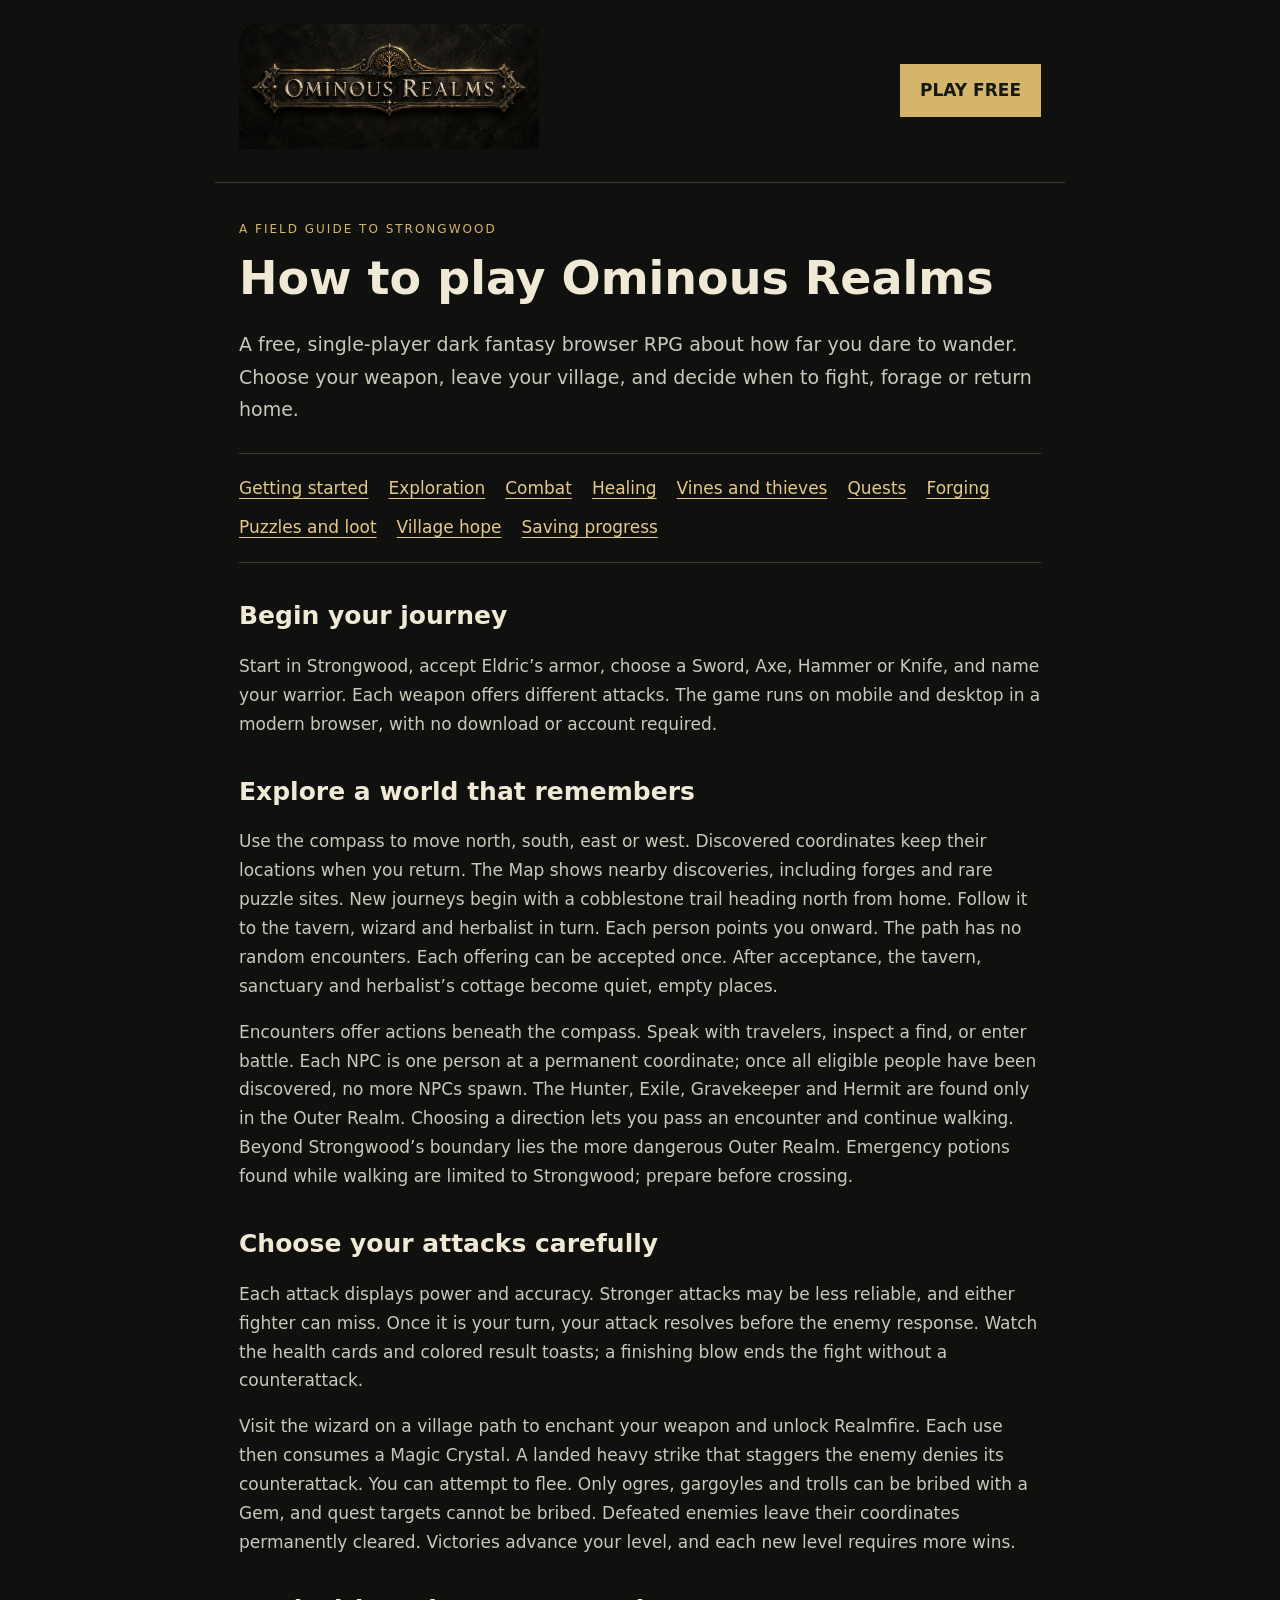
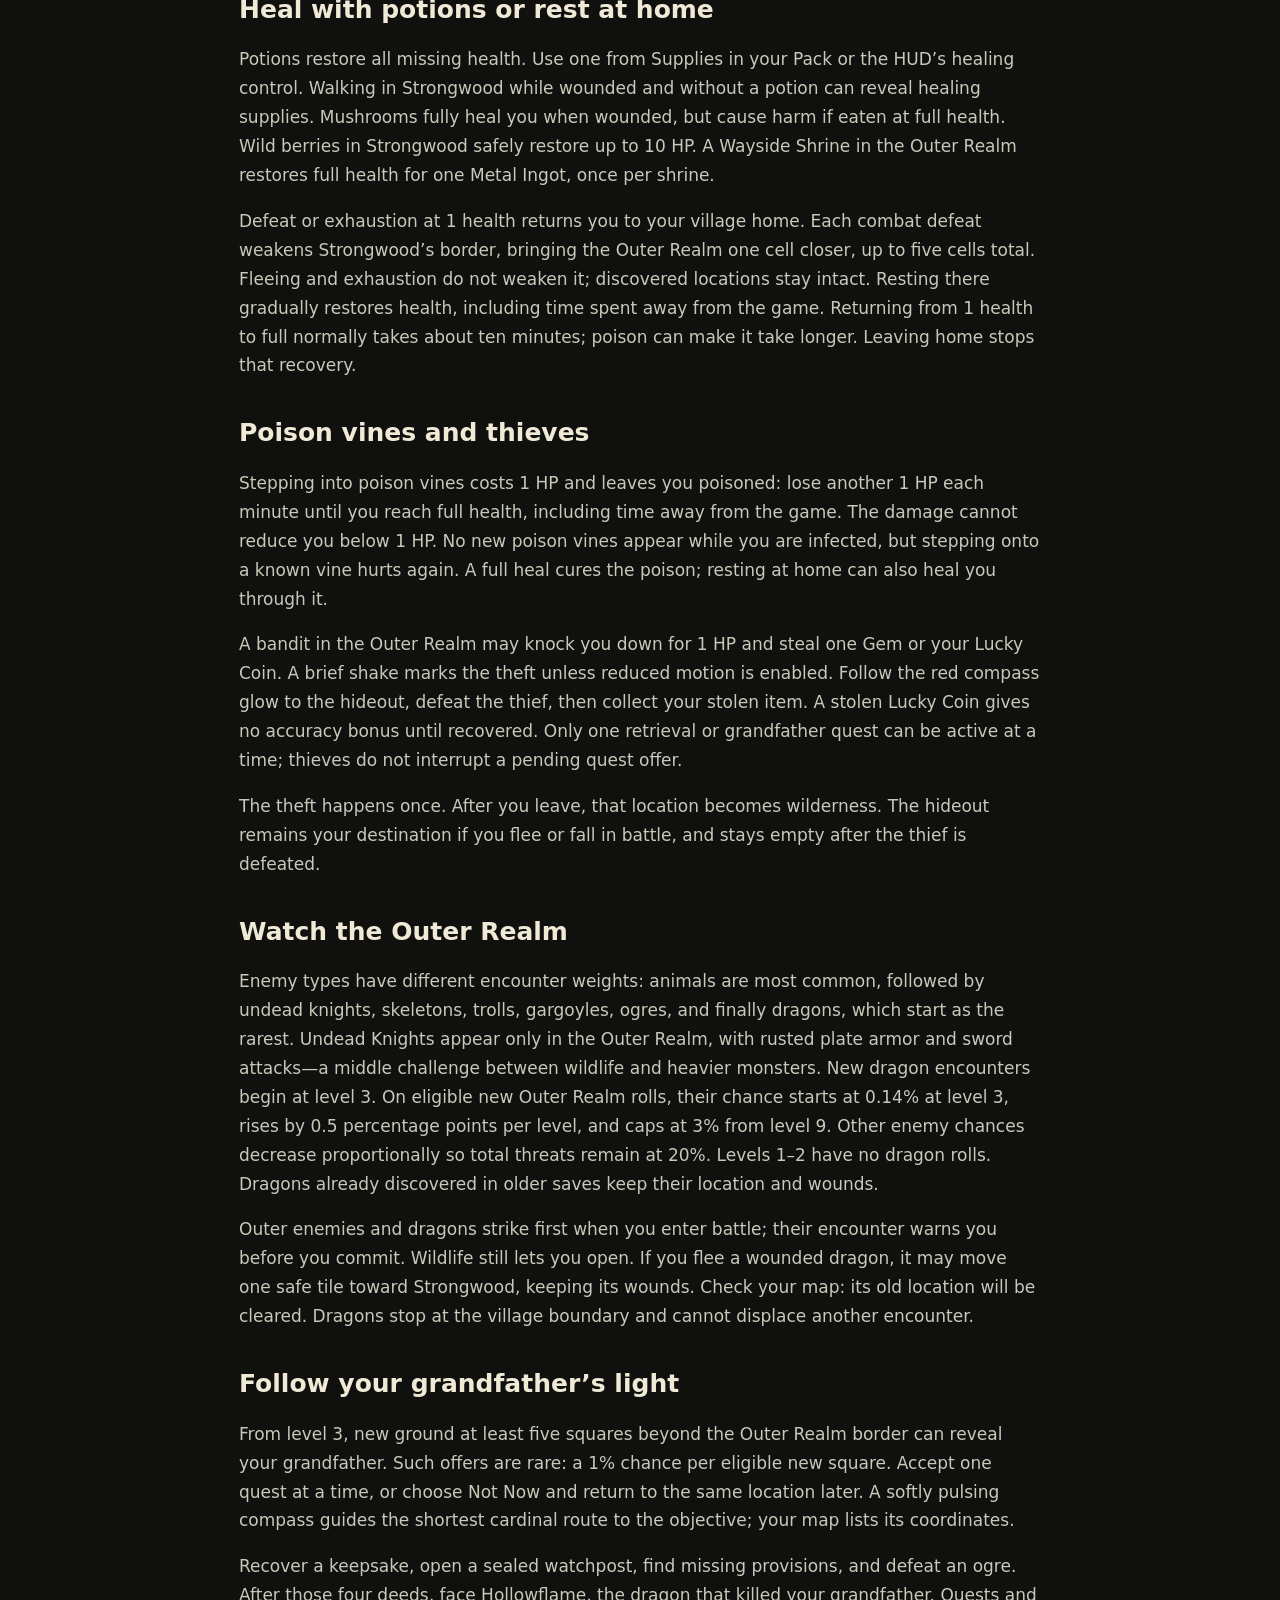
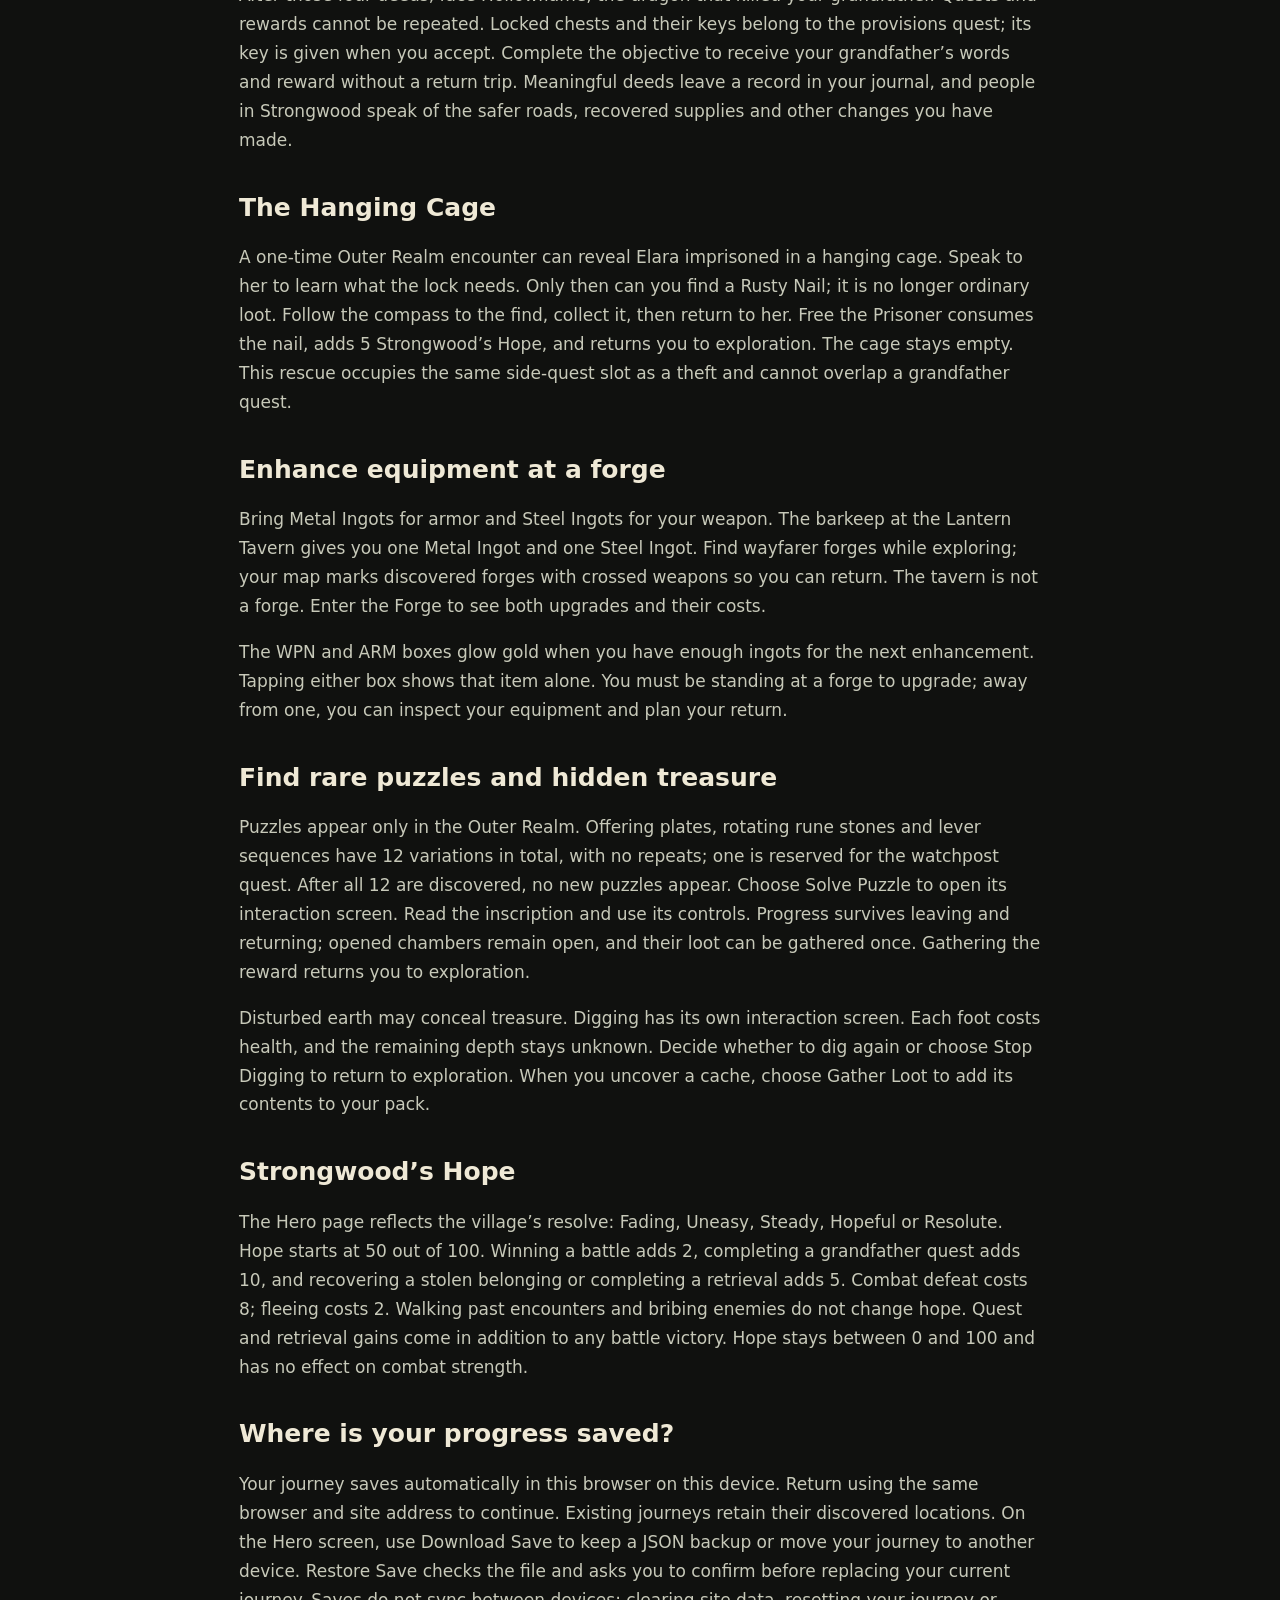
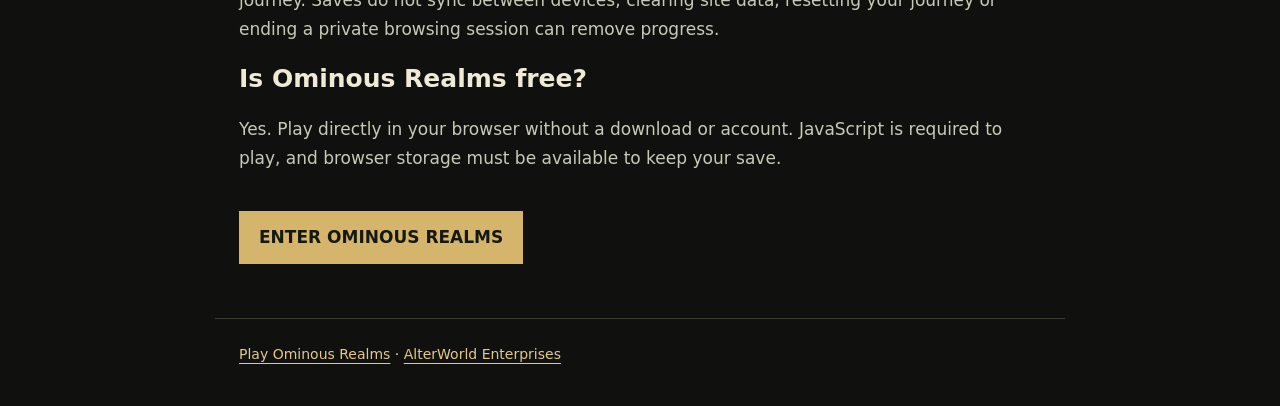
==== how-to-play.html @ dfd60bc3 "Add one-time hanging cage rescue and quest nail" ====
<!doctype html>
<html lang="en"><head><meta charset="utf-8"><meta name="viewport" content="width=device-width,initial-scale=1"><meta name="theme-color" content="#10110f">
<meta name="description" content="Learn how to explore Ominous Realms, choose attacks, heal at home, enhance equipment at a forge and discover rare puzzles in this free browser RPG.">
  <title>How to Play Ominous Realms — Combat, Healing &amp; Forging</title>
  <link rel="canonical" href="https://ominousrealms.com/how-to-play.html">
  <meta name="robots" content="index,follow,max-image-preview:large">
  <meta property="og:type" content="website">
  <meta property="og:site_name" content="Ominous Realms">
  <meta property="og:title" content="How to Play Ominous Realms — Combat, Healing &amp; Forging">
  <meta property="og:description" content="Learn how to explore Ominous Realms, choose attacks, heal at home, enhance equipment at a forge and discover rare puzzles in this free browser RPG.">
  <meta property="og:url" content="https://ominousrealms.com/how-to-play.html">
  <meta property="og:locale" content="en_US">
  <meta property="og:image" content="https://ominousrealms.com/assets/logo.png">
  <meta property="og:image:width" content="1942">
  <meta property="og:image:height" content="809">
  <meta property="og:image:alt" content="Ominous Realms gold tree crest and title on dark stone">
  <meta name="twitter:card" content="summary_large_image">
  <meta name="twitter:title" content="How to Play Ominous Realms — Combat, Healing &amp; Forging">
  <meta name="twitter:description" content="Learn how to explore Ominous Realms, choose attacks, heal at home, enhance equipment at a forge and discover rare puzzles in this free browser RPG.">
  <meta name="twitter:image" content="https://ominousrealms.com/assets/logo.png">
  <meta name="twitter:image:alt" content="Ominous Realms gold tree crest and title on dark stone">
<link rel="icon" href="assets/app-icon.png"><link rel="stylesheet" href="css/guide.css">
<script type="application/ld+json">{"@context":"https://schema.org","@type":"WebPage","url":"https://ominousrealms.com/how-to-play.html","name":"How to Play Ominous Realms — Combat, Healing & Forging","description":"Learn how to explore Ominous Realms, choose attacks, heal at home, enhance equipment at a forge and discover rare puzzles in this free browser RPG.","inLanguage":"en","isPartOf":{"@id":"https://ominousrealms.com/#website"},"about":{"@id":"https://ominousrealms.com/#game"}}</script></head>
<body><header><a href="./" aria-label="Ominous Realms home"><img src="assets/logo.png" width="1942" height="809" alt="Ominous Realms" fetchpriority="high"></a><a class="play" href="./">PLAY FREE</a></header>
<main><p class="eyebrow">A FIELD GUIDE TO STRONGWOOD</p><h1>How to play Ominous Realms</h1><p class="lead">A free, single-player dark fantasy browser RPG about how far you dare to wander. Choose your weapon, leave your village, and decide when to fight, forage or return home.</p>
<nav aria-label="Guide sections"><a href="#begin">Getting started</a><a href="#explore">Exploration</a><a href="#combat">Combat</a><a href="#healing">Healing</a><a href="#hazards">Vines and thieves</a><a href="#quests">Quests</a><a href="#forge">Forging</a><a href="#puzzles">Puzzles and loot</a><a href="#hope">Village hope</a><a href="#saving">Saving progress</a></nav>
<section id="begin"><h2>Begin your journey</h2><p>Start in Strongwood, accept Eldric’s armor, choose a Sword, Axe, Hammer or Knife, and name your warrior. Each weapon offers different attacks. The game runs on mobile and desktop in a modern browser, with no download or account required.</p></section>
<section id="explore"><h2>Explore a world that remembers</h2><p>Use the compass to move north, south, east or west. Discovered coordinates keep their locations when you return. The Map shows nearby discoveries, including forges and rare puzzle sites. New journeys begin with a cobblestone trail heading north from home. Follow it to the tavern, wizard and herbalist in turn. Each person points you onward. The path has no random encounters. Each offering can be accepted once. After acceptance, the tavern, sanctuary and herbalist’s cottage become quiet, empty places.</p><p>Encounters offer actions beneath the compass. Speak with travelers, inspect a find, or enter battle. Each NPC is one person at a permanent coordinate; once all eligible people have been discovered, no more NPCs spawn. The Hunter, Exile, Gravekeeper and Hermit are found only in the Outer Realm. Choosing a direction lets you pass an encounter and continue walking. Beyond Strongwood’s boundary lies the more dangerous Outer Realm. Emergency potions found while walking are limited to Strongwood; prepare before crossing.</p></section>
<section id="combat"><h2>Choose your attacks carefully</h2><p>Each attack displays power and accuracy. Stronger attacks may be less reliable, and either fighter can miss. Once it is your turn, your attack resolves before the enemy response. Watch the health cards and colored result toasts; a finishing blow ends the fight without a counterattack.</p><p>Visit the wizard on a village path to enchant your weapon and unlock Realmfire. Each use then consumes a Magic Crystal. A landed heavy strike that staggers the enemy denies its counterattack. You can attempt to flee. Only ogres, gargoyles and trolls can be bribed with a Gem, and quest targets cannot be bribed. Defeated enemies leave their coordinates permanently cleared. Victories advance your level, and each new level requires more wins.</p></section>
<section id="healing"><h2>Heal with potions or rest at home</h2><p>Potions restore all missing health. Use one from Supplies in your Pack or the HUD’s healing control. Walking in Strongwood while wounded and without a potion can reveal healing supplies. Mushrooms fully heal you when wounded, but cause harm if eaten at full health. Wild berries in Strongwood safely restore up to 10 HP. A Wayside Shrine in the Outer Realm restores full health for one Metal Ingot, once per shrine.</p><p>Defeat or exhaustion at 1 health returns you to your village home. Each combat defeat weakens Strongwood’s border, bringing the Outer Realm one cell closer, up to five cells total. Fleeing and exhaustion do not weaken it; discovered locations stay intact. Resting there gradually restores health, including time spent away from the game. Returning from 1 health to full normally takes about ten minutes; poison can make it take longer. Leaving home stops that recovery.</p></section>
<section id="hazards"><h2>Poison vines and thieves</h2><p>Stepping into poison vines costs 1 HP and leaves you poisoned: lose another 1 HP each minute until you reach full health, including time away from the game. The damage cannot reduce you below 1 HP. No new poison vines appear while you are infected, but stepping onto a known vine hurts again. A full heal cures the poison; resting at home can also heal you through it.</p><p>A bandit in the Outer Realm may knock you down for 1 HP and steal one Gem or your Lucky Coin. A brief shake marks the theft unless reduced motion is enabled. Follow the red compass glow to the hideout, defeat the thief, then collect your stolen item. A stolen Lucky Coin gives no accuracy bonus until recovered. Only one retrieval or grandfather quest can be active at a time; thieves do not interrupt a pending quest offer.</p><p>The theft happens once. After you leave, that location becomes wilderness. The hideout remains your destination if you flee or fall in battle, and stays empty after the thief is defeated.</p></section><section><h2>Watch the Outer Realm</h2><p>Enemy types have different encounter weights: animals are most common, followed by undead knights, skeletons, trolls, gargoyles, ogres, and finally dragons, which start as the rarest. Undead Knights appear only in the Outer Realm, with rusted plate armor and sword attacks—a middle challenge between wildlife and heavier monsters. New dragon encounters begin at level 3. On eligible new Outer Realm rolls, their chance starts at 0.14% at level 3, rises by 0.5 percentage points per level, and caps at 3% from level 9. Other enemy chances decrease proportionally so total threats remain at 20%. Levels 1–2 have no dragon rolls. Dragons already discovered in older saves keep their location and wounds.</p><p>Outer enemies and dragons strike first when you enter battle; their encounter warns you before you commit. Wildlife still lets you open. If you flee a wounded dragon, it may move one safe tile toward Strongwood, keeping its wounds. Check your map: its old location will be cleared. Dragons stop at the village boundary and cannot displace another encounter.</p></section><section id="quests"><h2>Follow your grandfather’s light</h2><p>From level 3, new ground at least five squares beyond the Outer Realm border can reveal your grandfather. Such offers are rare: a 1% chance per eligible new square. Accept one quest at a time, or choose Not Now and return to the same location later. A softly pulsing compass guides the shortest cardinal route to the objective; your map lists its coordinates.</p><p>Recover a keepsake, open a sealed watchpost, find missing provisions, and defeat an ogre. After those four deeds, face Hollowflame, the dragon that killed your grandfather. Quests and rewards cannot be repeated. Locked chests and their keys belong to the provisions quest; its key is given when you accept. Complete the objective to receive your grandfather’s words and reward without a return trip. Meaningful deeds leave a record in your journal, and people in Strongwood speak of the safer roads, recovered supplies and other changes you have made.</p></section><section id="rescue"><h2>The Hanging Cage</h2><p>A one-time Outer Realm encounter can reveal Elara imprisoned in a hanging cage. Speak to her to learn what the lock needs. Only then can you find a Rusty Nail; it is no longer ordinary loot. Follow the compass to the find, collect it, then return to her. Free the Prisoner consumes the nail, adds 5 Strongwood’s Hope, and returns you to exploration. The cage stays empty. This rescue occupies the same side-quest slot as a theft and cannot overlap a grandfather quest.</p></section><section id="forge"><h2>Enhance equipment at a forge</h2><p>Bring Metal Ingots for armor and Steel Ingots for your weapon. The barkeep at the Lantern Tavern gives you one Metal Ingot and one Steel Ingot. Find wayfarer forges while exploring; your map marks discovered forges with crossed weapons so you can return. The tavern is not a forge. Enter the Forge to see both upgrades and their costs.</p><p>The WPN and ARM boxes glow gold when you have enough ingots for the next enhancement. Tapping either box shows that item alone. You must be standing at a forge to upgrade; away from one, you can inspect your equipment and plan your return.</p></section>
<section id="puzzles"><h2>Find rare puzzles and hidden treasure</h2><p>Puzzles appear only in the Outer Realm. Offering plates, rotating rune stones and lever sequences have 12 variations in total, with no repeats; one is reserved for the watchpost quest. After all 12 are discovered, no new puzzles appear. Choose Solve Puzzle to open its interaction screen. Read the inscription and use its controls. Progress survives leaving and returning; opened chambers remain open, and their loot can be gathered once. Gathering the reward returns you to exploration.</p><p>Disturbed earth may conceal treasure. Digging has its own interaction screen. Each foot costs health, and the remaining depth stays unknown. Decide whether to dig again or choose Stop Digging to return to exploration. When you uncover a cache, choose Gather Loot to add its contents to your pack.</p></section>
<section id="hope"><h2>Strongwood’s Hope</h2><p>The Hero page reflects the village’s resolve: Fading, Uneasy, Steady, Hopeful or Resolute. Hope starts at 50 out of 100. Winning a battle adds 2, completing a grandfather quest adds 10, and recovering a stolen belonging or completing a retrieval adds 5. Combat defeat costs 8; fleeing costs 2. Walking past encounters and bribing enemies do not change hope. Quest and retrieval gains come in addition to any battle victory. Hope stays between 0 and 100 and has no effect on combat strength.</p></section><section id="saving"><h2>Where is your progress saved?</h2><p>Your journey saves automatically in this browser on this device. Return using the same browser and site address to continue. Existing journeys retain their discovered locations. On the Hero screen, use Download Save to keep a JSON backup or move your journey to another device. Restore Save checks the file and asks you to confirm before replacing your current journey. Saves do not sync between devices; clearing site data, resetting your journey or ending a private browsing session can remove progress.</p><h2>Is Ominous Realms free?</h2><p>Yes. Play directly in your browser without a download or account. JavaScript is required to play, and browser storage must be available to keep your save.</p></section>
<a class="play" href="./">ENTER OMINOUS REALMS</a></main><footer><a href="./">Play Ominous Realms</a> · <a href="https://www.alterworldenterprises.com/">AlterWorld Enterprises</a></footer></body></html>
---- css/guide.css ----
*{box-sizing:border-box}html{scroll-behavior:smooth;background:#10110f;color:#e9e4d3}body{margin:0;font:17px/1.7 system-ui,sans-serif}header,main,footer{max-width:850px;margin:auto;padding:24px}header{display:flex;align-items:center;justify-content:space-between;gap:20px;border-bottom:1px solid #3a3d30}header img{width:300px;max-width:100%;height:auto}header>a:first-child{min-width:0}.play{display:inline-block;background:#d5b46c;color:#15190f;text-decoration:none;font-weight:700;padding:12px 20px;white-space:nowrap}h1,h2{line-height:1.2;color:#efe9d6}h1{font-size:clamp(30px,5vw,46px);margin:10px 0 22px}h2{font-size:25px}p{color:#c7c9b9}a{color:#e3c987;text-underline-offset:4px}a:focus-visible{outline:2px solid #e3c987;outline-offset:5px}.eyebrow{font-size:12px;letter-spacing:2px;color:#d5b46c}.lead{font-size:19px}nav{display:flex;flex-wrap:wrap;gap:10px 20px;border-block:1px solid #3a3d30;padding:20px 0;margin:28px 0}section{margin:38px 0;scroll-margin-top:20px}footer{font-size:14px;border-top:1px solid #3a3d30;margin-top:30px;padding-bottom:40px}@media(max-width:480px){header,main,footer{padding:20px}header{gap:12px}.play{font-size:13px;padding:12px}header img{width:210px}}@media(prefers-reduced-motion:reduce){html{scroll-behavior:auto}}
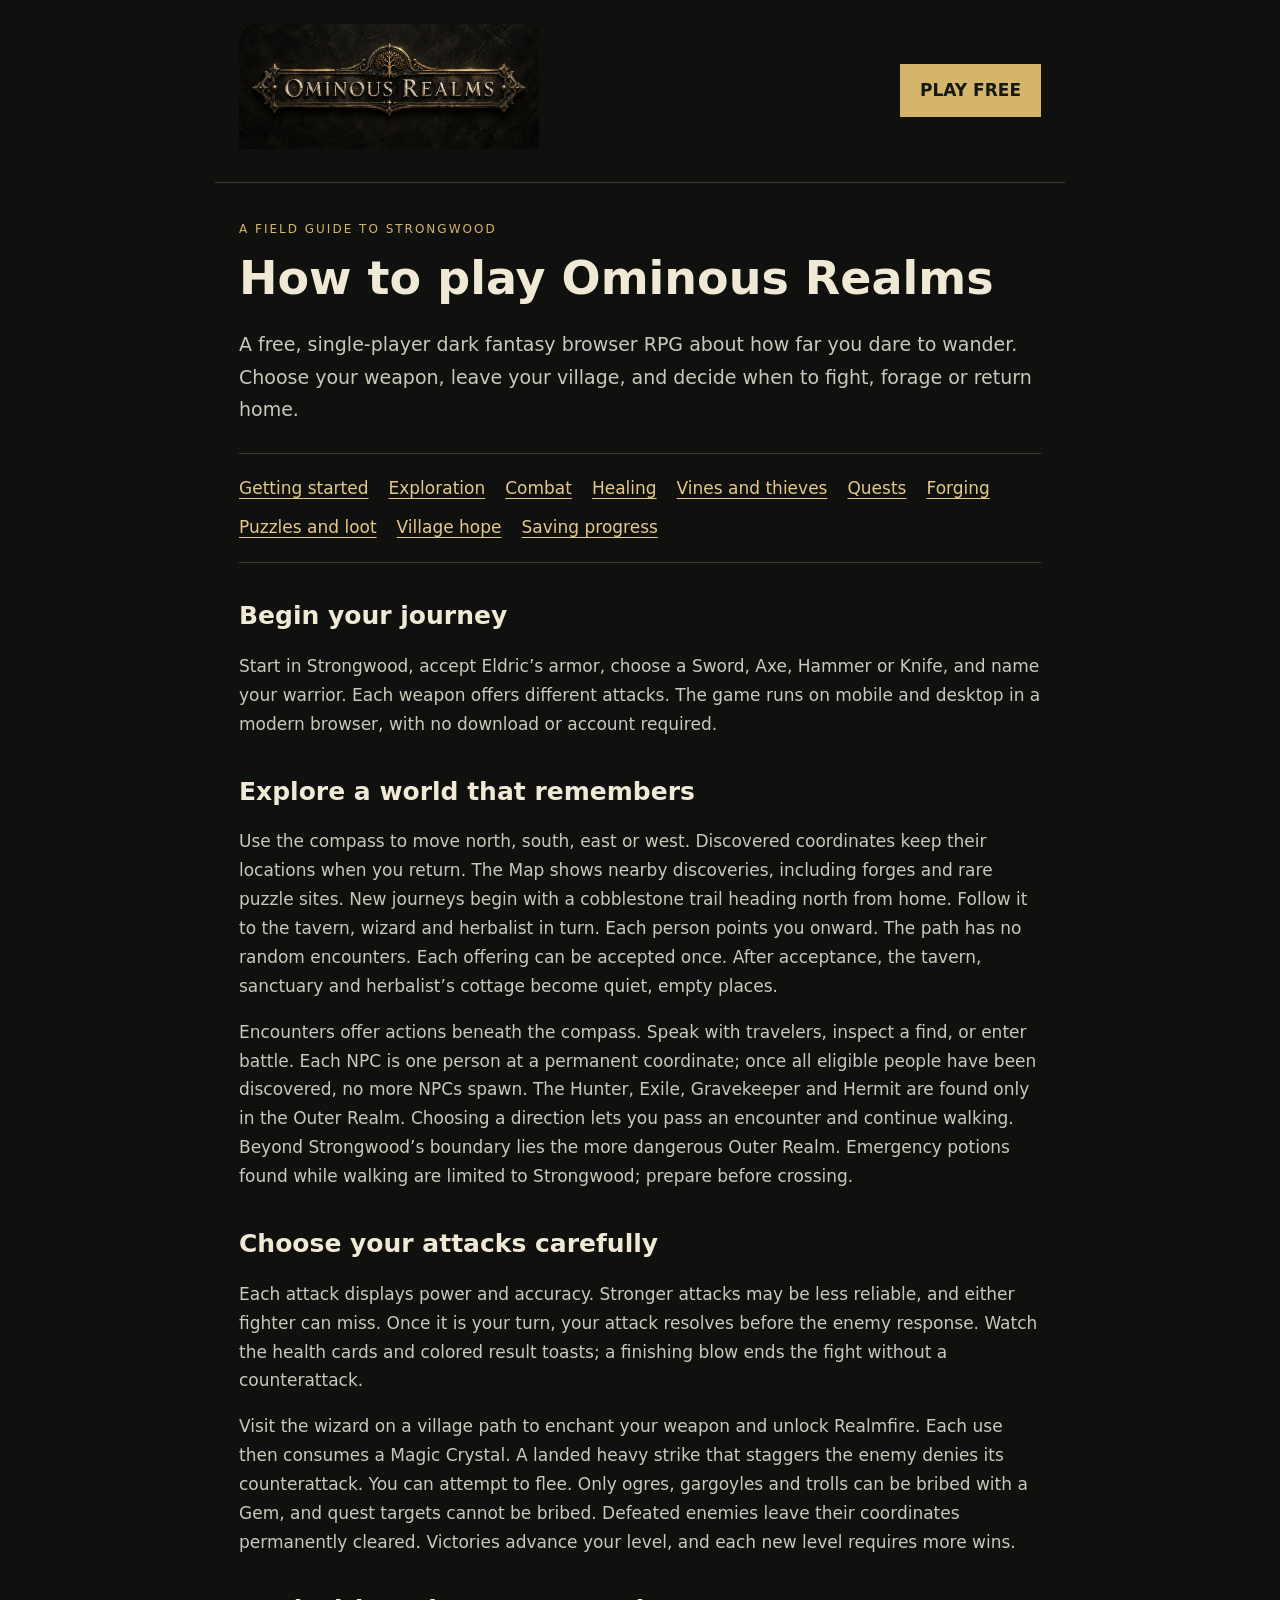
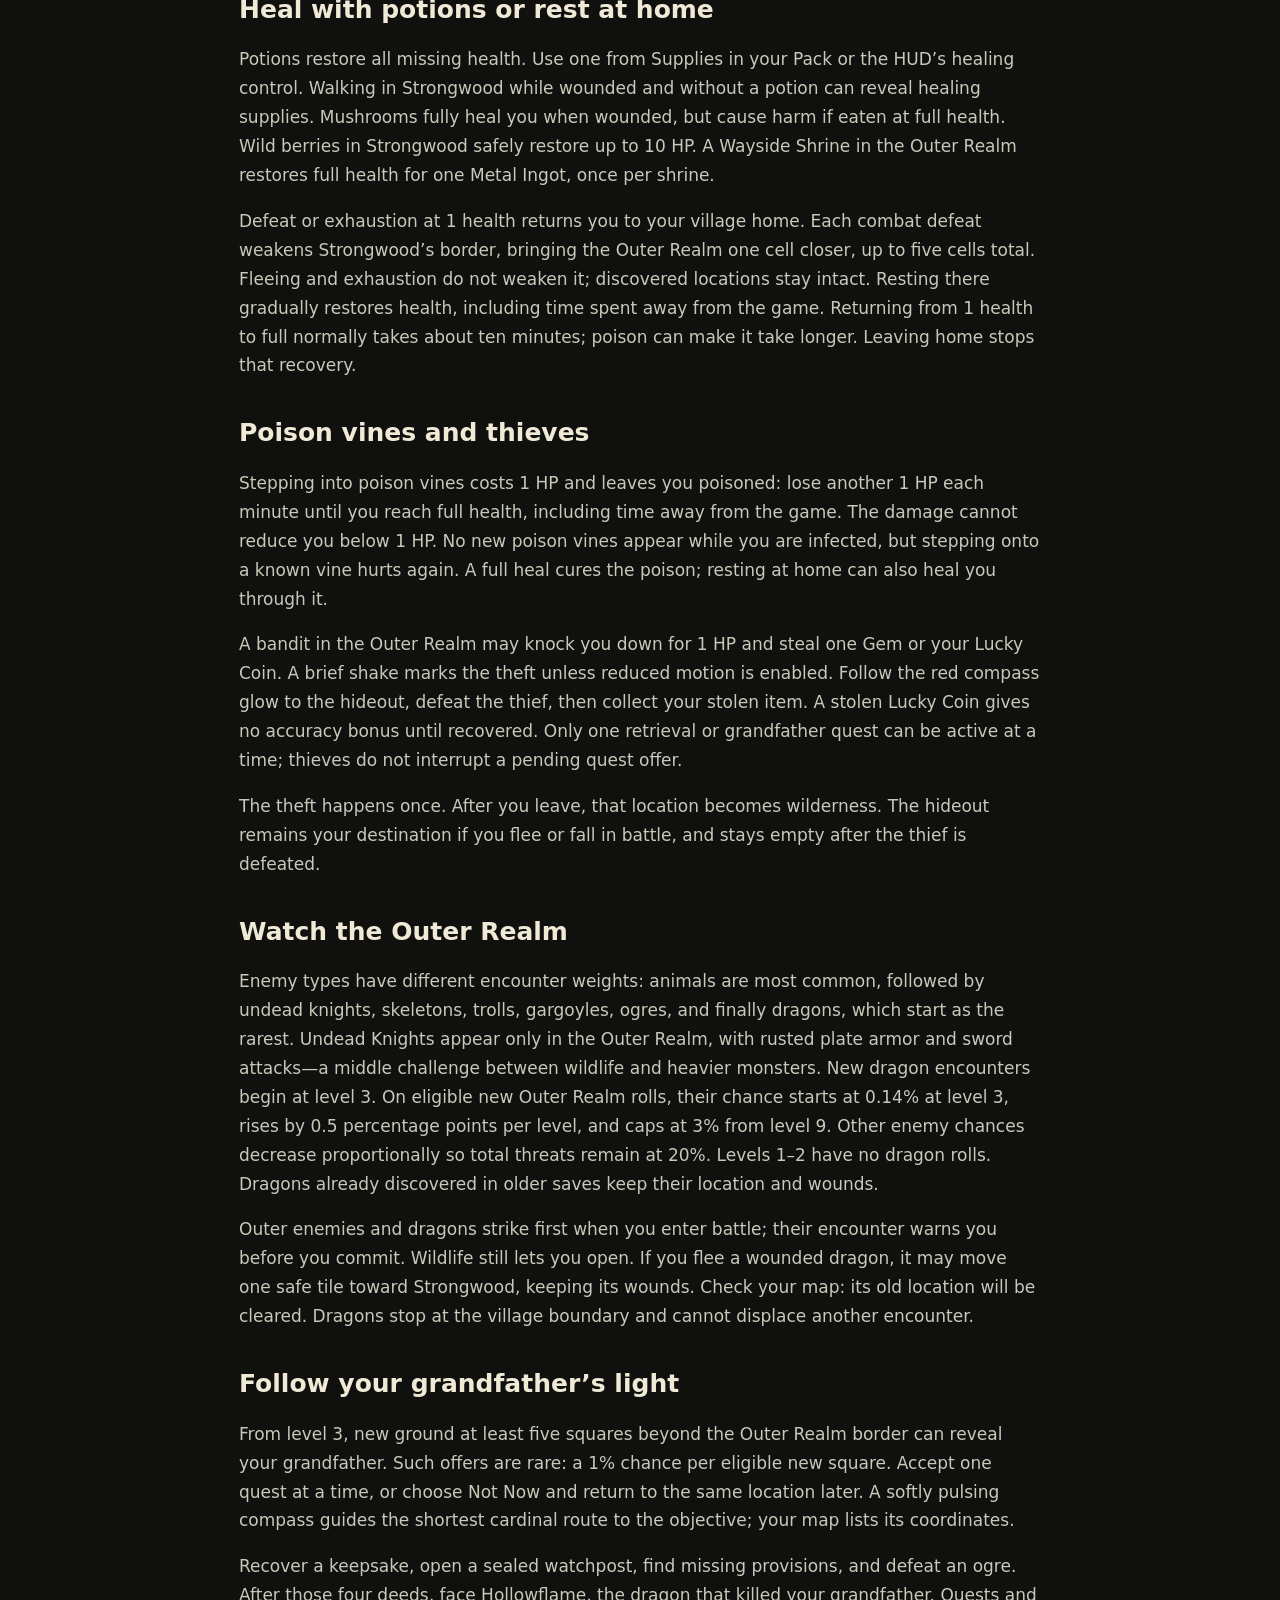
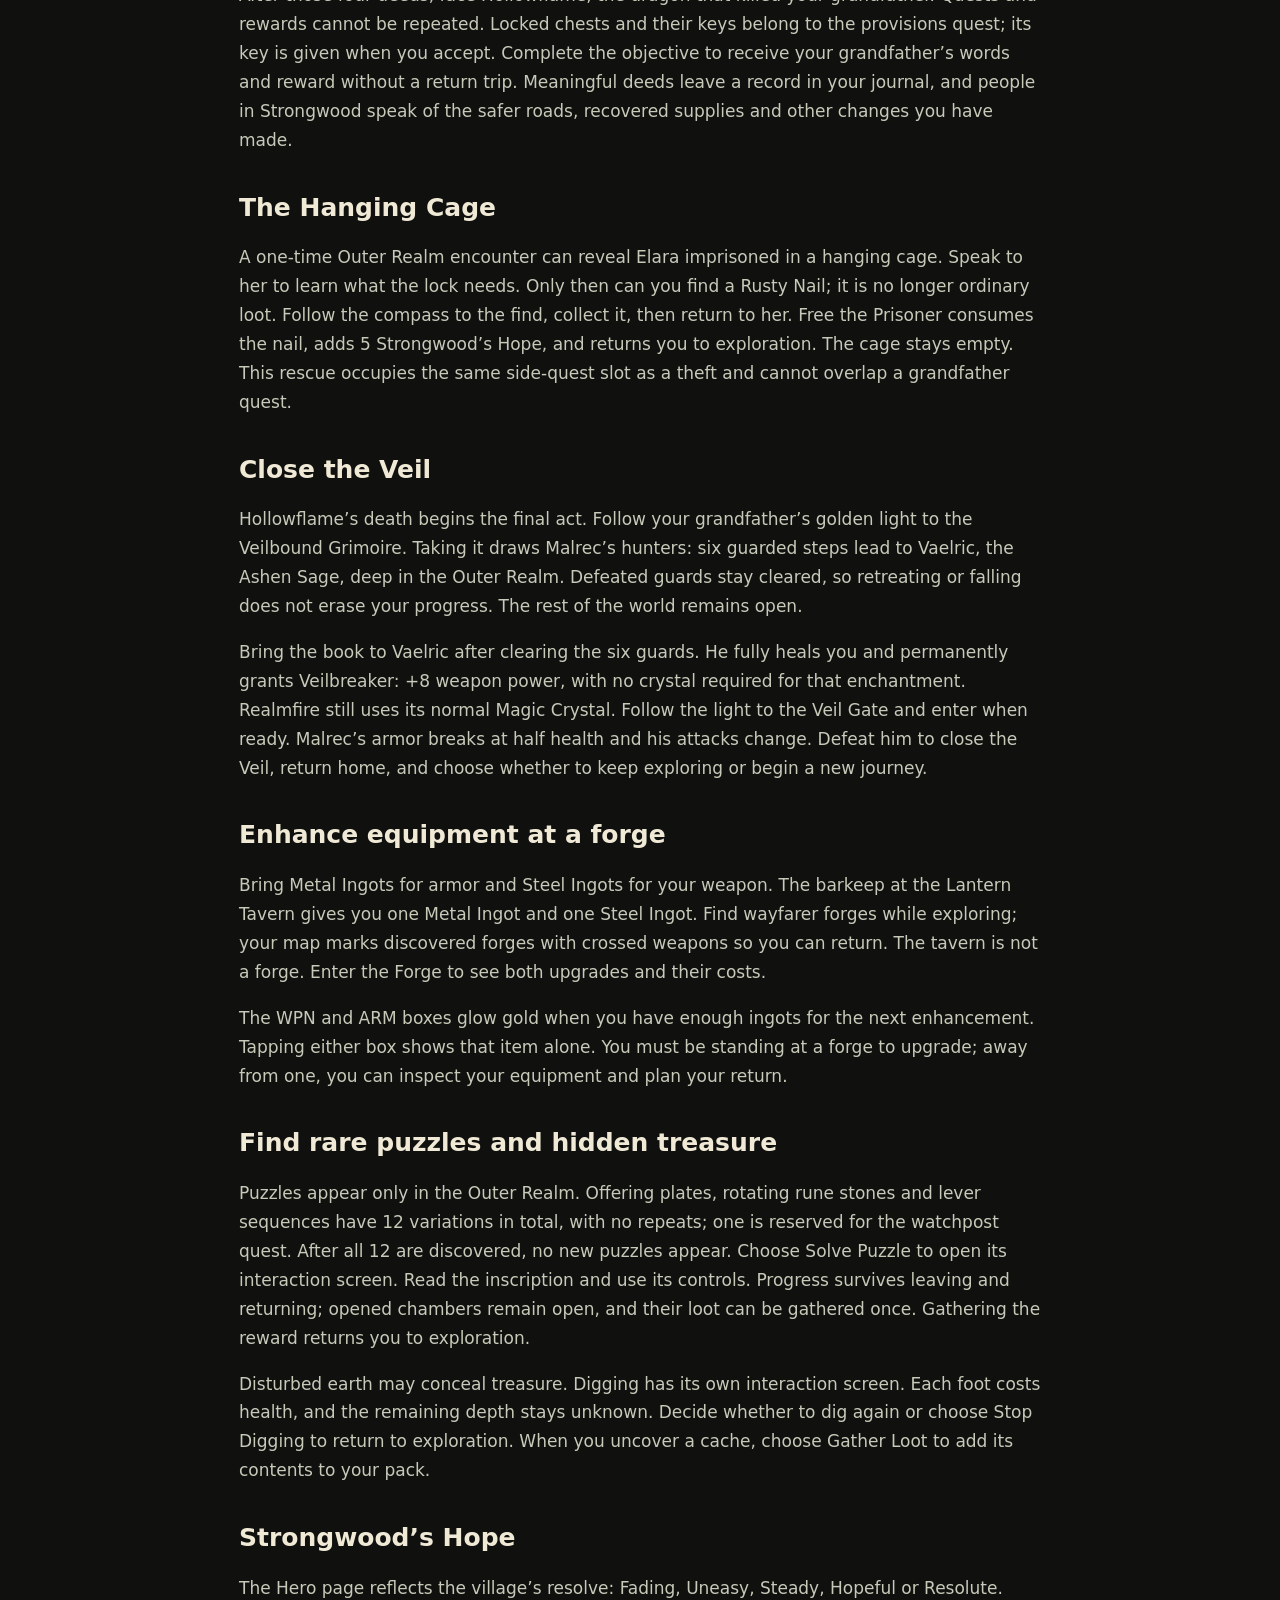
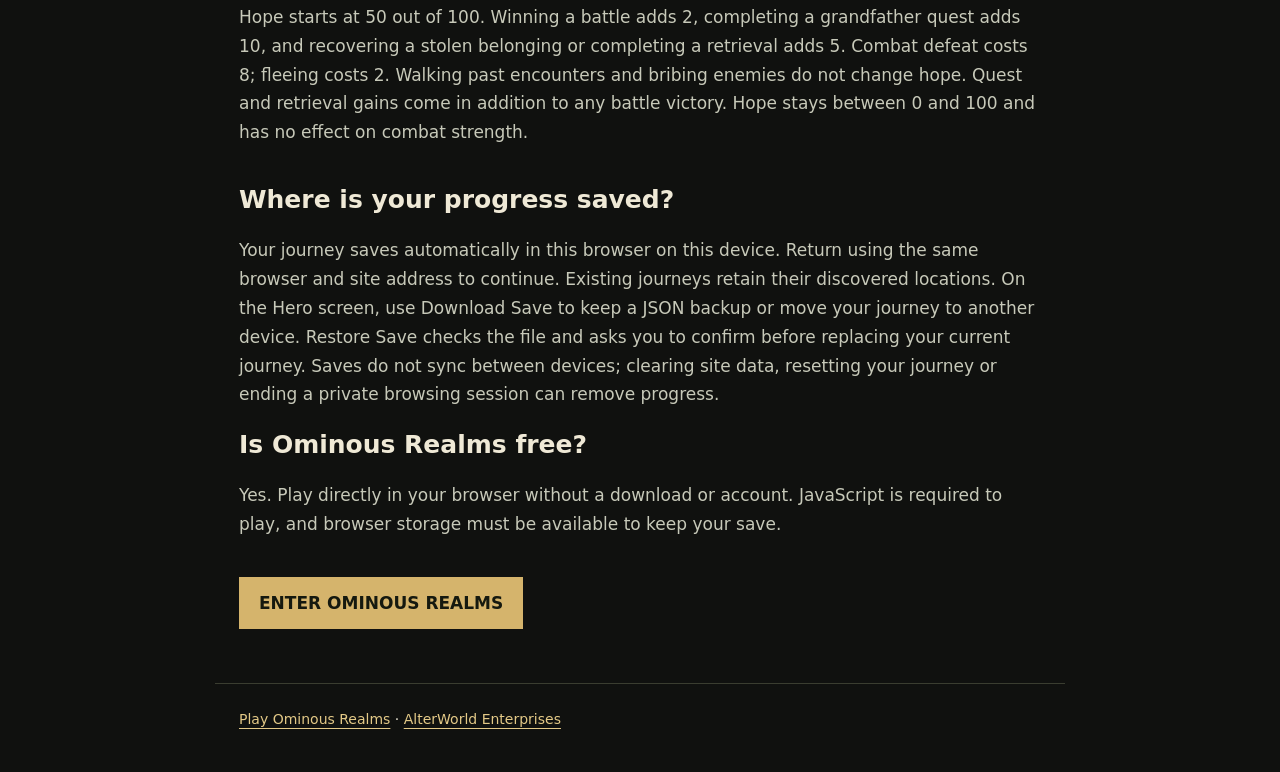
==== commit 36668f75: "Add the Veil Remains finale after Hollowflame" ====
--- a/how-to-play.html
+++ b/how-to-play.html
@@ -28,7 +28,7 @@
 <section id="explore"><h2>Explore a world that remembers</h2><p>Use the compass to move north, south, east or west. Discovered coordinates keep their locations when you return. The Map shows nearby discoveries, including forges and rare puzzle sites. New journeys begin with a cobblestone trail heading north from home. Follow it to the tavern, wizard and herbalist in turn. Each person points you onward. The path has no random encounters. Each offering can be accepted once. After acceptance, the tavern, sanctuary and herbalist’s cottage become quiet, empty places.</p><p>Encounters offer actions beneath the compass. Speak with travelers, inspect a find, or enter battle. Each NPC is one person at a permanent coordinate; once all eligible people have been discovered, no more NPCs spawn. The Hunter, Exile, Gravekeeper and Hermit are found only in the Outer Realm. Choosing a direction lets you pass an encounter and continue walking. Beyond Strongwood’s boundary lies the more dangerous Outer Realm. Emergency potions found while walking are limited to Strongwood; prepare before crossing.</p></section>
 <section id="combat"><h2>Choose your attacks carefully</h2><p>Each attack displays power and accuracy. Stronger attacks may be less reliable, and either fighter can miss. Once it is your turn, your attack resolves before the enemy response. Watch the health cards and colored result toasts; a finishing blow ends the fight without a counterattack.</p><p>Visit the wizard on a village path to enchant your weapon and unlock Realmfire. Each use then consumes a Magic Crystal. A landed heavy strike that staggers the enemy denies its counterattack. You can attempt to flee. Only ogres, gargoyles and trolls can be bribed with a Gem, and quest targets cannot be bribed. Defeated enemies leave their coordinates permanently cleared. Victories advance your level, and each new level requires more wins.</p></section>
 <section id="healing"><h2>Heal with potions or rest at home</h2><p>Potions restore all missing health. Use one from Supplies in your Pack or the HUD’s healing control. Walking in Strongwood while wounded and without a potion can reveal healing supplies. Mushrooms fully heal you when wounded, but cause harm if eaten at full health. Wild berries in Strongwood safely restore up to 10 HP. A Wayside Shrine in the Outer Realm restores full health for one Metal Ingot, once per shrine.</p><p>Defeat or exhaustion at 1 health returns you to your village home. Each combat defeat weakens Strongwood’s border, bringing the Outer Realm one cell closer, up to five cells total. Fleeing and exhaustion do not weaken it; discovered locations stay intact. Resting there gradually restores health, including time spent away from the game. Returning from 1 health to full normally takes about ten minutes; poison can make it take longer. Leaving home stops that recovery.</p></section>
-<section id="hazards"><h2>Poison vines and thieves</h2><p>Stepping into poison vines costs 1 HP and leaves you poisoned: lose another 1 HP each minute until you reach full health, including time away from the game. The damage cannot reduce you below 1 HP. No new poison vines appear while you are infected, but stepping onto a known vine hurts again. A full heal cures the poison; resting at home can also heal you through it.</p><p>A bandit in the Outer Realm may knock you down for 1 HP and steal one Gem or your Lucky Coin. A brief shake marks the theft unless reduced motion is enabled. Follow the red compass glow to the hideout, defeat the thief, then collect your stolen item. A stolen Lucky Coin gives no accuracy bonus until recovered. Only one retrieval or grandfather quest can be active at a time; thieves do not interrupt a pending quest offer.</p><p>The theft happens once. After you leave, that location becomes wilderness. The hideout remains your destination if you flee or fall in battle, and stays empty after the thief is defeated.</p></section><section><h2>Watch the Outer Realm</h2><p>Enemy types have different encounter weights: animals are most common, followed by undead knights, skeletons, trolls, gargoyles, ogres, and finally dragons, which start as the rarest. Undead Knights appear only in the Outer Realm, with rusted plate armor and sword attacks—a middle challenge between wildlife and heavier monsters. New dragon encounters begin at level 3. On eligible new Outer Realm rolls, their chance starts at 0.14% at level 3, rises by 0.5 percentage points per level, and caps at 3% from level 9. Other enemy chances decrease proportionally so total threats remain at 20%. Levels 1–2 have no dragon rolls. Dragons already discovered in older saves keep their location and wounds.</p><p>Outer enemies and dragons strike first when you enter battle; their encounter warns you before you commit. Wildlife still lets you open. If you flee a wounded dragon, it may move one safe tile toward Strongwood, keeping its wounds. Check your map: its old location will be cleared. Dragons stop at the village boundary and cannot displace another encounter.</p></section><section id="quests"><h2>Follow your grandfather’s light</h2><p>From level 3, new ground at least five squares beyond the Outer Realm border can reveal your grandfather. Such offers are rare: a 1% chance per eligible new square. Accept one quest at a time, or choose Not Now and return to the same location later. A softly pulsing compass guides the shortest cardinal route to the objective; your map lists its coordinates.</p><p>Recover a keepsake, open a sealed watchpost, find missing provisions, and defeat an ogre. After those four deeds, face Hollowflame, the dragon that killed your grandfather. Quests and rewards cannot be repeated. Locked chests and their keys belong to the provisions quest; its key is given when you accept. Complete the objective to receive your grandfather’s words and reward without a return trip. Meaningful deeds leave a record in your journal, and people in Strongwood speak of the safer roads, recovered supplies and other changes you have made.</p></section><section id="rescue"><h2>The Hanging Cage</h2><p>A one-time Outer Realm encounter can reveal Elara imprisoned in a hanging cage. Speak to her to learn what the lock needs. Only then can you find a Rusty Nail; it is no longer ordinary loot. Follow the compass to the find, collect it, then return to her. Free the Prisoner consumes the nail, adds 5 Strongwood’s Hope, and returns you to exploration. The cage stays empty. This rescue occupies the same side-quest slot as a theft and cannot overlap a grandfather quest.</p></section><section id="forge"><h2>Enhance equipment at a forge</h2><p>Bring Metal Ingots for armor and Steel Ingots for your weapon. The barkeep at the Lantern Tavern gives you one Metal Ingot and one Steel Ingot. Find wayfarer forges while exploring; your map marks discovered forges with crossed weapons so you can return. The tavern is not a forge. Enter the Forge to see both upgrades and their costs.</p><p>The WPN and ARM boxes glow gold when you have enough ingots for the next enhancement. Tapping either box shows that item alone. You must be standing at a forge to upgrade; away from one, you can inspect your equipment and plan your return.</p></section>
+<section id="hazards"><h2>Poison vines and thieves</h2><p>Stepping into poison vines costs 1 HP and leaves you poisoned: lose another 1 HP each minute until you reach full health, including time away from the game. The damage cannot reduce you below 1 HP. No new poison vines appear while you are infected, but stepping onto a known vine hurts again. A full heal cures the poison; resting at home can also heal you through it.</p><p>A bandit in the Outer Realm may knock you down for 1 HP and steal one Gem or your Lucky Coin. A brief shake marks the theft unless reduced motion is enabled. Follow the red compass glow to the hideout, defeat the thief, then collect your stolen item. A stolen Lucky Coin gives no accuracy bonus until recovered. Only one retrieval or grandfather quest can be active at a time; thieves do not interrupt a pending quest offer.</p><p>The theft happens once. After you leave, that location becomes wilderness. The hideout remains your destination if you flee or fall in battle, and stays empty after the thief is defeated.</p></section><section><h2>Watch the Outer Realm</h2><p>Enemy types have different encounter weights: animals are most common, followed by undead knights, skeletons, trolls, gargoyles, ogres, and finally dragons, which start as the rarest. Undead Knights appear only in the Outer Realm, with rusted plate armor and sword attacks—a middle challenge between wildlife and heavier monsters. New dragon encounters begin at level 3. On eligible new Outer Realm rolls, their chance starts at 0.14% at level 3, rises by 0.5 percentage points per level, and caps at 3% from level 9. Other enemy chances decrease proportionally so total threats remain at 20%. Levels 1–2 have no dragon rolls. Dragons already discovered in older saves keep their location and wounds.</p><p>Outer enemies and dragons strike first when you enter battle; their encounter warns you before you commit. Wildlife still lets you open. If you flee a wounded dragon, it may move one safe tile toward Strongwood, keeping its wounds. Check your map: its old location will be cleared. Dragons stop at the village boundary and cannot displace another encounter.</p></section><section id="quests"><h2>Follow your grandfather’s light</h2><p>From level 3, new ground at least five squares beyond the Outer Realm border can reveal your grandfather. Such offers are rare: a 1% chance per eligible new square. Accept one quest at a time, or choose Not Now and return to the same location later. A softly pulsing compass guides the shortest cardinal route to the objective; your map lists its coordinates.</p><p>Recover a keepsake, open a sealed watchpost, find missing provisions, and defeat an ogre. After those four deeds, face Hollowflame, the dragon that killed your grandfather. Quests and rewards cannot be repeated. Locked chests and their keys belong to the provisions quest; its key is given when you accept. Complete the objective to receive your grandfather’s words and reward without a return trip. Meaningful deeds leave a record in your journal, and people in Strongwood speak of the safer roads, recovered supplies and other changes you have made.</p></section><section id="rescue"><h2>The Hanging Cage</h2><p>A one-time Outer Realm encounter can reveal Elara imprisoned in a hanging cage. Speak to her to learn what the lock needs. Only then can you find a Rusty Nail; it is no longer ordinary loot. Follow the compass to the find, collect it, then return to her. Free the Prisoner consumes the nail, adds 5 Strongwood’s Hope, and returns you to exploration. The cage stays empty. This rescue occupies the same side-quest slot as a theft and cannot overlap a grandfather quest.</p></section><section id="finale"><h2>Close the Veil</h2><p>Hollowflame’s death begins the final act. Follow your grandfather’s golden light to the Veilbound Grimoire. Taking it draws Malrec’s hunters: six guarded steps lead to Vaelric, the Ashen Sage, deep in the Outer Realm. Defeated guards stay cleared, so retreating or falling does not erase your progress. The rest of the world remains open.</p><p>Bring the book to Vaelric after clearing the six guards. He fully heals you and permanently grants Veilbreaker: +8 weapon power, with no crystal required for that enchantment. Realmfire still uses its normal Magic Crystal. Follow the light to the Veil Gate and enter when ready. Malrec’s armor breaks at half health and his attacks change. Defeat him to close the Veil, return home, and choose whether to keep exploring or begin a new journey.</p></section><section id="forge"><h2>Enhance equipment at a forge</h2><p>Bring Metal Ingots for armor and Steel Ingots for your weapon. The barkeep at the Lantern Tavern gives you one Metal Ingot and one Steel Ingot. Find wayfarer forges while exploring; your map marks discovered forges with crossed weapons so you can return. The tavern is not a forge. Enter the Forge to see both upgrades and their costs.</p><p>The WPN and ARM boxes glow gold when you have enough ingots for the next enhancement. Tapping either box shows that item alone. You must be standing at a forge to upgrade; away from one, you can inspect your equipment and plan your return.</p></section>
 <section id="puzzles"><h2>Find rare puzzles and hidden treasure</h2><p>Puzzles appear only in the Outer Realm. Offering plates, rotating rune stones and lever sequences have 12 variations in total, with no repeats; one is reserved for the watchpost quest. After all 12 are discovered, no new puzzles appear. Choose Solve Puzzle to open its interaction screen. Read the inscription and use its controls. Progress survives leaving and returning; opened chambers remain open, and their loot can be gathered once. Gathering the reward returns you to exploration.</p><p>Disturbed earth may conceal treasure. Digging has its own interaction screen. Each foot costs health, and the remaining depth stays unknown. Decide whether to dig again or choose Stop Digging to return to exploration. When you uncover a cache, choose Gather Loot to add its contents to your pack.</p></section>
 <section id="hope"><h2>Strongwood’s Hope</h2><p>The Hero page reflects the village’s resolve: Fading, Uneasy, Steady, Hopeful or Resolute. Hope starts at 50 out of 100. Winning a battle adds 2, completing a grandfather quest adds 10, and recovering a stolen belonging or completing a retrieval adds 5. Combat defeat costs 8; fleeing costs 2. Walking past encounters and bribing enemies do not change hope. Quest and retrieval gains come in addition to any battle victory. Hope stays between 0 and 100 and has no effect on combat strength.</p></section><section id="saving"><h2>Where is your progress saved?</h2><p>Your journey saves automatically in this browser on this device. Return using the same browser and site address to continue. Existing journeys retain their discovered locations. On the Hero screen, use Download Save to keep a JSON backup or move your journey to another device. Restore Save checks the file and asks you to confirm before replacing your current journey. Saves do not sync between devices; clearing site data, resetting your journey or ending a private browsing session can remove progress.</p><h2>Is Ominous Realms free?</h2><p>Yes. Play directly in your browser without a download or account. JavaScript is required to play, and browser storage must be available to keep your save.</p></section>
 <a class="play" href="./">ENTER OMINOUS REALMS</a></main><footer><a href="./">Play Ominous Realms</a> · <a href="https://www.alterworldenterprises.com/">AlterWorld Enterprises</a></footer></body></html>
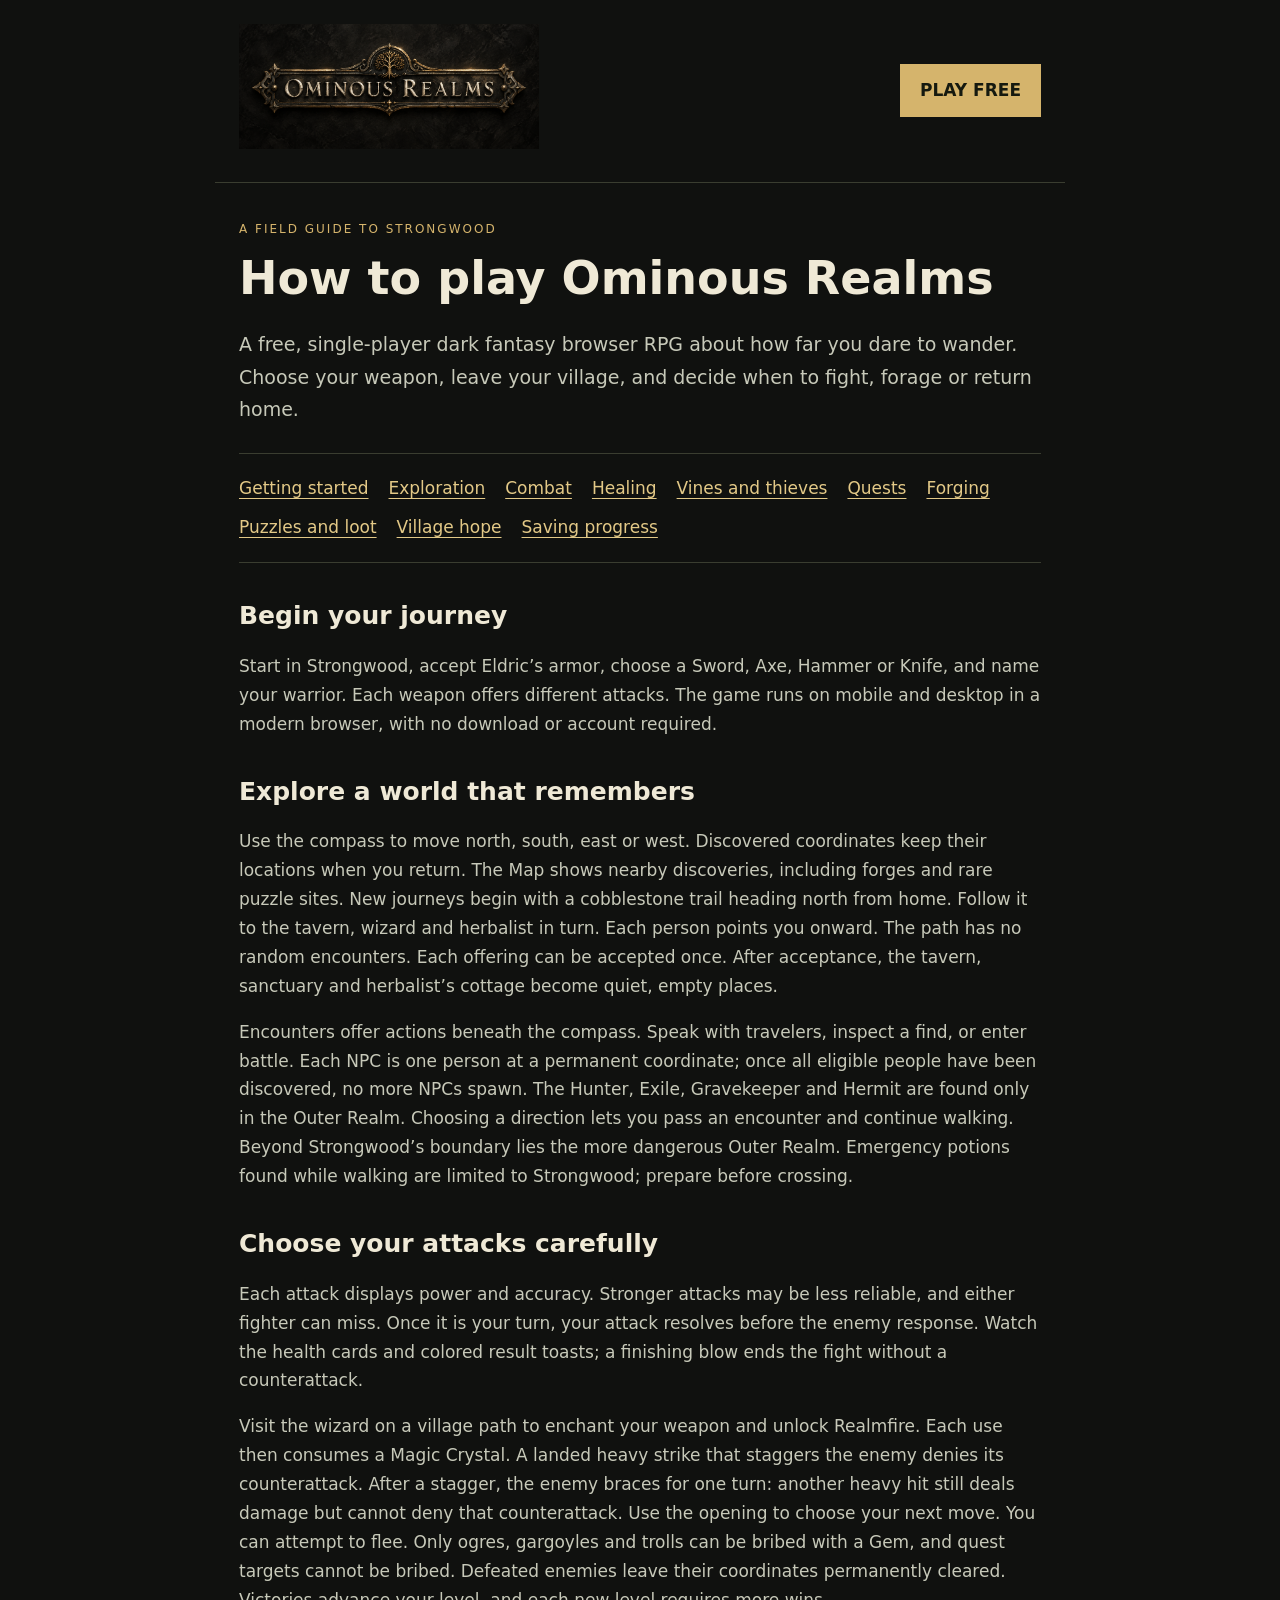
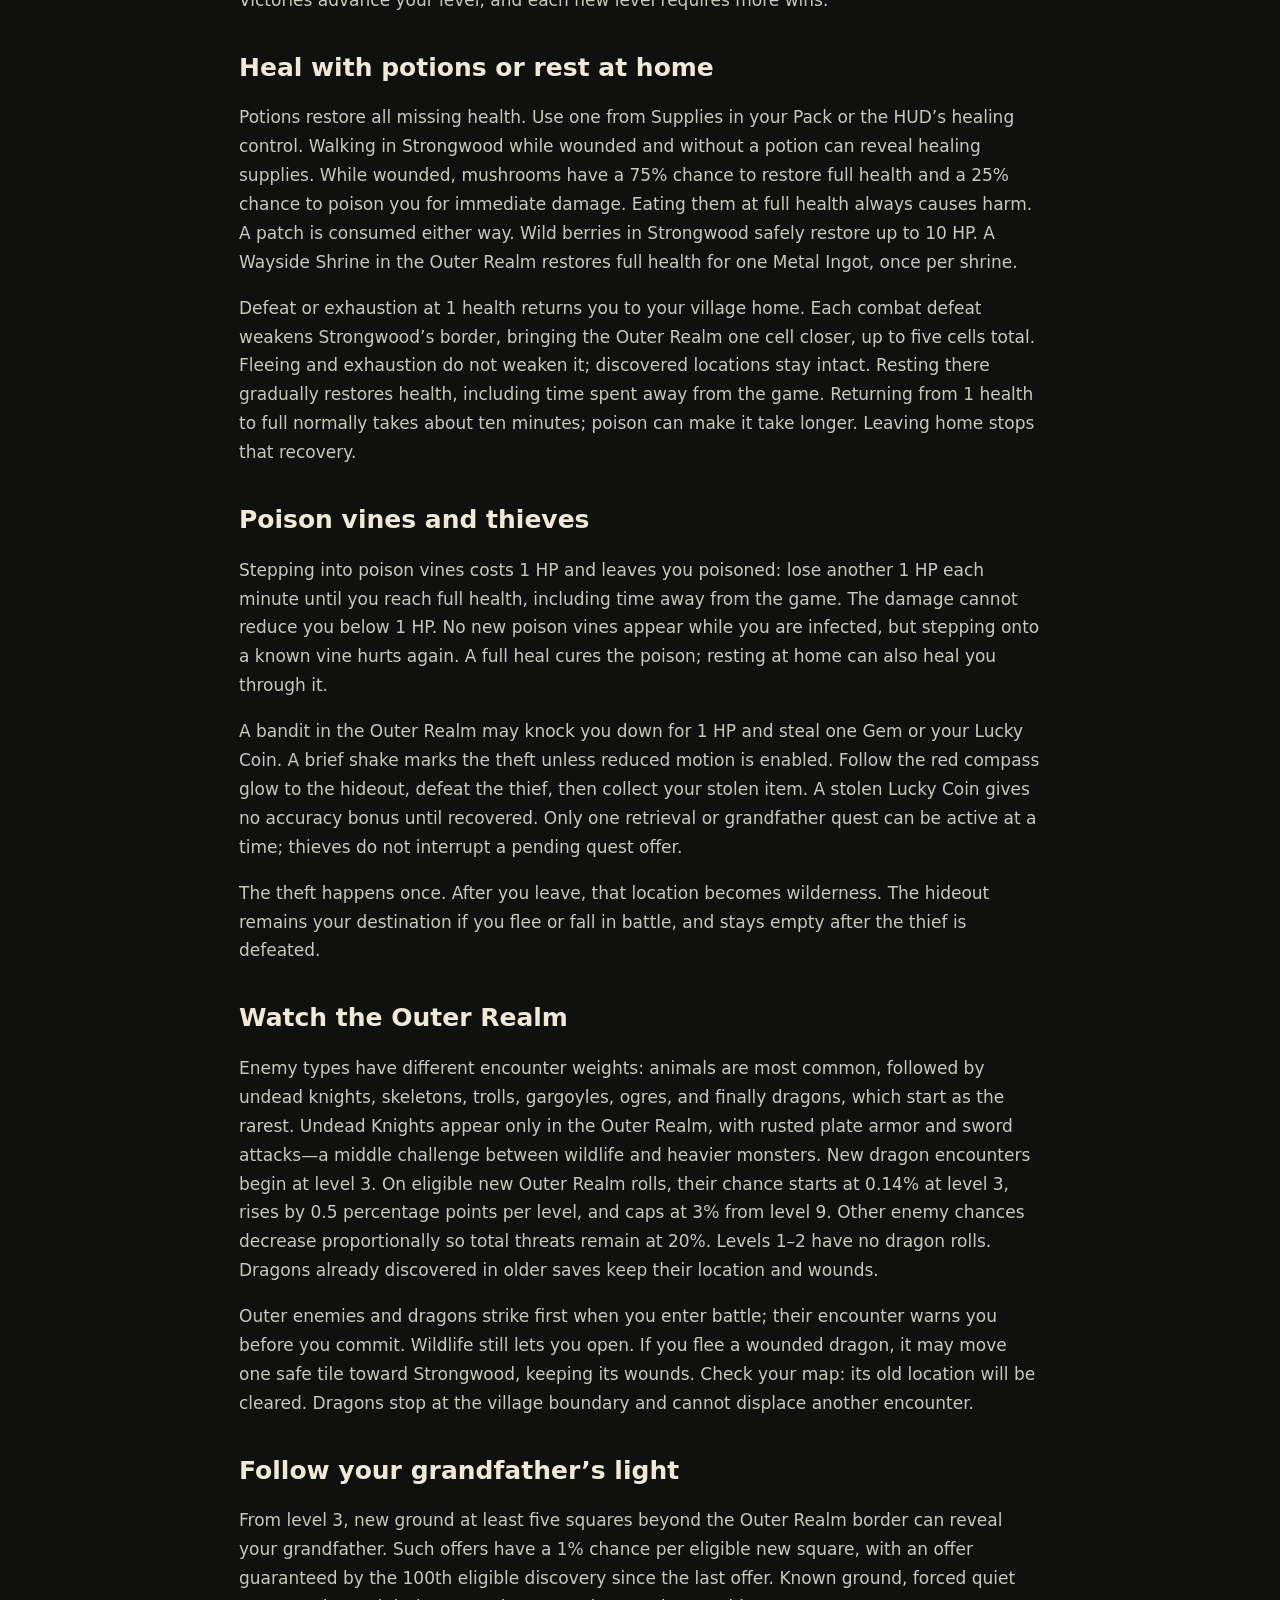
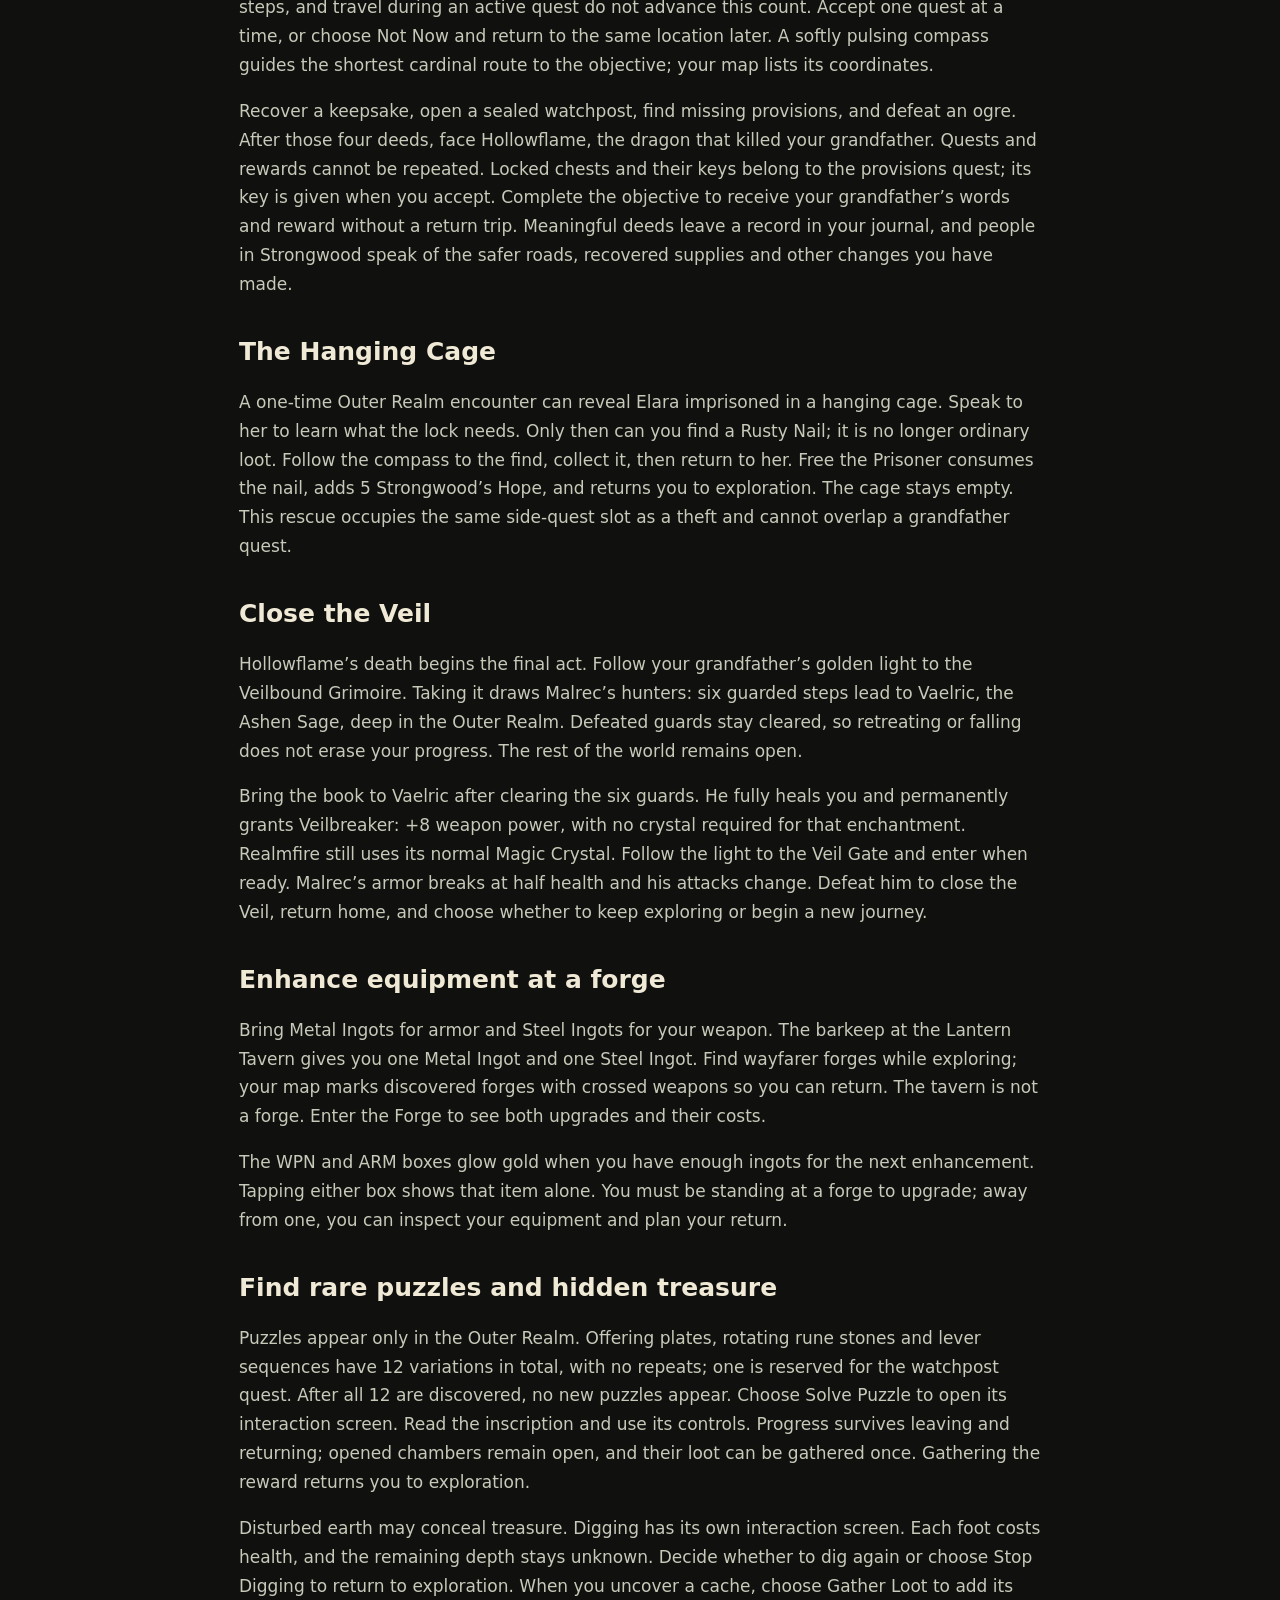
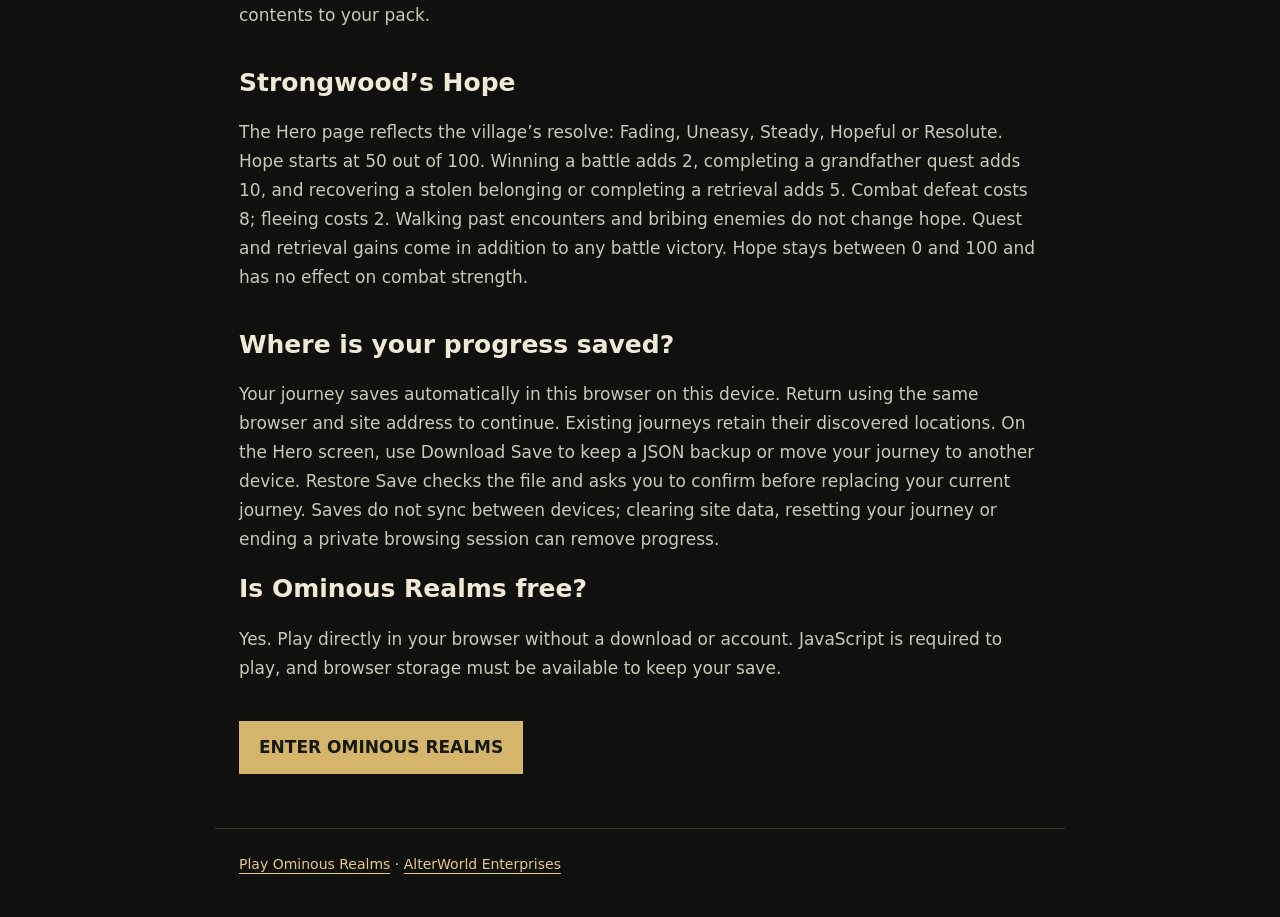
==== commit 35e1649f: "Tune forage risk and stagger counters; cap unlucky quest searches" ====
--- a/how-to-play.html
+++ b/how-to-play.html
@@ -26,9 +26,9 @@
 <nav aria-label="Guide sections"><a href="#begin">Getting started</a><a href="#explore">Exploration</a><a href="#combat">Combat</a><a href="#healing">Healing</a><a href="#hazards">Vines and thieves</a><a href="#quests">Quests</a><a href="#forge">Forging</a><a href="#puzzles">Puzzles and loot</a><a href="#hope">Village hope</a><a href="#saving">Saving progress</a></nav>
 <section id="begin"><h2>Begin your journey</h2><p>Start in Strongwood, accept Eldric’s armor, choose a Sword, Axe, Hammer or Knife, and name your warrior. Each weapon offers different attacks. The game runs on mobile and desktop in a modern browser, with no download or account required.</p></section>
 <section id="explore"><h2>Explore a world that remembers</h2><p>Use the compass to move north, south, east or west. Discovered coordinates keep their locations when you return. The Map shows nearby discoveries, including forges and rare puzzle sites. New journeys begin with a cobblestone trail heading north from home. Follow it to the tavern, wizard and herbalist in turn. Each person points you onward. The path has no random encounters. Each offering can be accepted once. After acceptance, the tavern, sanctuary and herbalist’s cottage become quiet, empty places.</p><p>Encounters offer actions beneath the compass. Speak with travelers, inspect a find, or enter battle. Each NPC is one person at a permanent coordinate; once all eligible people have been discovered, no more NPCs spawn. The Hunter, Exile, Gravekeeper and Hermit are found only in the Outer Realm. Choosing a direction lets you pass an encounter and continue walking. Beyond Strongwood’s boundary lies the more dangerous Outer Realm. Emergency potions found while walking are limited to Strongwood; prepare before crossing.</p></section>
-<section id="combat"><h2>Choose your attacks carefully</h2><p>Each attack displays power and accuracy. Stronger attacks may be less reliable, and either fighter can miss. Once it is your turn, your attack resolves before the enemy response. Watch the health cards and colored result toasts; a finishing blow ends the fight without a counterattack.</p><p>Visit the wizard on a village path to enchant your weapon and unlock Realmfire. Each use then consumes a Magic Crystal. A landed heavy strike that staggers the enemy denies its counterattack. You can attempt to flee. Only ogres, gargoyles and trolls can be bribed with a Gem, and quest targets cannot be bribed. Defeated enemies leave their coordinates permanently cleared. Victories advance your level, and each new level requires more wins.</p></section>
-<section id="healing"><h2>Heal with potions or rest at home</h2><p>Potions restore all missing health. Use one from Supplies in your Pack or the HUD’s healing control. Walking in Strongwood while wounded and without a potion can reveal healing supplies. Mushrooms fully heal you when wounded, but cause harm if eaten at full health. Wild berries in Strongwood safely restore up to 10 HP. A Wayside Shrine in the Outer Realm restores full health for one Metal Ingot, once per shrine.</p><p>Defeat or exhaustion at 1 health returns you to your village home. Each combat defeat weakens Strongwood’s border, bringing the Outer Realm one cell closer, up to five cells total. Fleeing and exhaustion do not weaken it; discovered locations stay intact. Resting there gradually restores health, including time spent away from the game. Returning from 1 health to full normally takes about ten minutes; poison can make it take longer. Leaving home stops that recovery.</p></section>
-<section id="hazards"><h2>Poison vines and thieves</h2><p>Stepping into poison vines costs 1 HP and leaves you poisoned: lose another 1 HP each minute until you reach full health, including time away from the game. The damage cannot reduce you below 1 HP. No new poison vines appear while you are infected, but stepping onto a known vine hurts again. A full heal cures the poison; resting at home can also heal you through it.</p><p>A bandit in the Outer Realm may knock you down for 1 HP and steal one Gem or your Lucky Coin. A brief shake marks the theft unless reduced motion is enabled. Follow the red compass glow to the hideout, defeat the thief, then collect your stolen item. A stolen Lucky Coin gives no accuracy bonus until recovered. Only one retrieval or grandfather quest can be active at a time; thieves do not interrupt a pending quest offer.</p><p>The theft happens once. After you leave, that location becomes wilderness. The hideout remains your destination if you flee or fall in battle, and stays empty after the thief is defeated.</p></section><section><h2>Watch the Outer Realm</h2><p>Enemy types have different encounter weights: animals are most common, followed by undead knights, skeletons, trolls, gargoyles, ogres, and finally dragons, which start as the rarest. Undead Knights appear only in the Outer Realm, with rusted plate armor and sword attacks—a middle challenge between wildlife and heavier monsters. New dragon encounters begin at level 3. On eligible new Outer Realm rolls, their chance starts at 0.14% at level 3, rises by 0.5 percentage points per level, and caps at 3% from level 9. Other enemy chances decrease proportionally so total threats remain at 20%. Levels 1–2 have no dragon rolls. Dragons already discovered in older saves keep their location and wounds.</p><p>Outer enemies and dragons strike first when you enter battle; their encounter warns you before you commit. Wildlife still lets you open. If you flee a wounded dragon, it may move one safe tile toward Strongwood, keeping its wounds. Check your map: its old location will be cleared. Dragons stop at the village boundary and cannot displace another encounter.</p></section><section id="quests"><h2>Follow your grandfather’s light</h2><p>From level 3, new ground at least five squares beyond the Outer Realm border can reveal your grandfather. Such offers are rare: a 1% chance per eligible new square. Accept one quest at a time, or choose Not Now and return to the same location later. A softly pulsing compass guides the shortest cardinal route to the objective; your map lists its coordinates.</p><p>Recover a keepsake, open a sealed watchpost, find missing provisions, and defeat an ogre. After those four deeds, face Hollowflame, the dragon that killed your grandfather. Quests and rewards cannot be repeated. Locked chests and their keys belong to the provisions quest; its key is given when you accept. Complete the objective to receive your grandfather’s words and reward without a return trip. Meaningful deeds leave a record in your journal, and people in Strongwood speak of the safer roads, recovered supplies and other changes you have made.</p></section><section id="rescue"><h2>The Hanging Cage</h2><p>A one-time Outer Realm encounter can reveal Elara imprisoned in a hanging cage. Speak to her to learn what the lock needs. Only then can you find a Rusty Nail; it is no longer ordinary loot. Follow the compass to the find, collect it, then return to her. Free the Prisoner consumes the nail, adds 5 Strongwood’s Hope, and returns you to exploration. The cage stays empty. This rescue occupies the same side-quest slot as a theft and cannot overlap a grandfather quest.</p></section><section id="finale"><h2>Close the Veil</h2><p>Hollowflame’s death begins the final act. Follow your grandfather’s golden light to the Veilbound Grimoire. Taking it draws Malrec’s hunters: six guarded steps lead to Vaelric, the Ashen Sage, deep in the Outer Realm. Defeated guards stay cleared, so retreating or falling does not erase your progress. The rest of the world remains open.</p><p>Bring the book to Vaelric after clearing the six guards. He fully heals you and permanently grants Veilbreaker: +8 weapon power, with no crystal required for that enchantment. Realmfire still uses its normal Magic Crystal. Follow the light to the Veil Gate and enter when ready. Malrec’s armor breaks at half health and his attacks change. Defeat him to close the Veil, return home, and choose whether to keep exploring or begin a new journey.</p></section><section id="forge"><h2>Enhance equipment at a forge</h2><p>Bring Metal Ingots for armor and Steel Ingots for your weapon. The barkeep at the Lantern Tavern gives you one Metal Ingot and one Steel Ingot. Find wayfarer forges while exploring; your map marks discovered forges with crossed weapons so you can return. The tavern is not a forge. Enter the Forge to see both upgrades and their costs.</p><p>The WPN and ARM boxes glow gold when you have enough ingots for the next enhancement. Tapping either box shows that item alone. You must be standing at a forge to upgrade; away from one, you can inspect your equipment and plan your return.</p></section>
+<section id="combat"><h2>Choose your attacks carefully</h2><p>Each attack displays power and accuracy. Stronger attacks may be less reliable, and either fighter can miss. Once it is your turn, your attack resolves before the enemy response. Watch the health cards and colored result toasts; a finishing blow ends the fight without a counterattack.</p><p>Visit the wizard on a village path to enchant your weapon and unlock Realmfire. Each use then consumes a Magic Crystal. A landed heavy strike that staggers the enemy denies its counterattack. After a stagger, the enemy braces for one turn: another heavy hit still deals damage but cannot deny that counterattack. Use the opening to choose your next move. You can attempt to flee. Only ogres, gargoyles and trolls can be bribed with a Gem, and quest targets cannot be bribed. Defeated enemies leave their coordinates permanently cleared. Victories advance your level, and each new level requires more wins.</p></section>
+<section id="healing"><h2>Heal with potions or rest at home</h2><p>Potions restore all missing health. Use one from Supplies in your Pack or the HUD’s healing control. Walking in Strongwood while wounded and without a potion can reveal healing supplies. While wounded, mushrooms have a 75% chance to restore full health and a 25% chance to poison you for immediate damage. Eating them at full health always causes harm. A patch is consumed either way. Wild berries in Strongwood safely restore up to 10 HP. A Wayside Shrine in the Outer Realm restores full health for one Metal Ingot, once per shrine.</p><p>Defeat or exhaustion at 1 health returns you to your village home. Each combat defeat weakens Strongwood’s border, bringing the Outer Realm one cell closer, up to five cells total. Fleeing and exhaustion do not weaken it; discovered locations stay intact. Resting there gradually restores health, including time spent away from the game. Returning from 1 health to full normally takes about ten minutes; poison can make it take longer. Leaving home stops that recovery.</p></section>
+<section id="hazards"><h2>Poison vines and thieves</h2><p>Stepping into poison vines costs 1 HP and leaves you poisoned: lose another 1 HP each minute until you reach full health, including time away from the game. The damage cannot reduce you below 1 HP. No new poison vines appear while you are infected, but stepping onto a known vine hurts again. A full heal cures the poison; resting at home can also heal you through it.</p><p>A bandit in the Outer Realm may knock you down for 1 HP and steal one Gem or your Lucky Coin. A brief shake marks the theft unless reduced motion is enabled. Follow the red compass glow to the hideout, defeat the thief, then collect your stolen item. A stolen Lucky Coin gives no accuracy bonus until recovered. Only one retrieval or grandfather quest can be active at a time; thieves do not interrupt a pending quest offer.</p><p>The theft happens once. After you leave, that location becomes wilderness. The hideout remains your destination if you flee or fall in battle, and stays empty after the thief is defeated.</p></section><section><h2>Watch the Outer Realm</h2><p>Enemy types have different encounter weights: animals are most common, followed by undead knights, skeletons, trolls, gargoyles, ogres, and finally dragons, which start as the rarest. Undead Knights appear only in the Outer Realm, with rusted plate armor and sword attacks—a middle challenge between wildlife and heavier monsters. New dragon encounters begin at level 3. On eligible new Outer Realm rolls, their chance starts at 0.14% at level 3, rises by 0.5 percentage points per level, and caps at 3% from level 9. Other enemy chances decrease proportionally so total threats remain at 20%. Levels 1–2 have no dragon rolls. Dragons already discovered in older saves keep their location and wounds.</p><p>Outer enemies and dragons strike first when you enter battle; their encounter warns you before you commit. Wildlife still lets you open. If you flee a wounded dragon, it may move one safe tile toward Strongwood, keeping its wounds. Check your map: its old location will be cleared. Dragons stop at the village boundary and cannot displace another encounter.</p></section><section id="quests"><h2>Follow your grandfather’s light</h2><p>From level 3, new ground at least five squares beyond the Outer Realm border can reveal your grandfather. Such offers have a 1% chance per eligible new square, with an offer guaranteed by the 100th eligible discovery since the last offer. Known ground, forced quiet steps, and travel during an active quest do not advance this count. Accept one quest at a time, or choose Not Now and return to the same location later. A softly pulsing compass guides the shortest cardinal route to the objective; your map lists its coordinates.</p><p>Recover a keepsake, open a sealed watchpost, find missing provisions, and defeat an ogre. After those four deeds, face Hollowflame, the dragon that killed your grandfather. Quests and rewards cannot be repeated. Locked chests and their keys belong to the provisions quest; its key is given when you accept. Complete the objective to receive your grandfather’s words and reward without a return trip. Meaningful deeds leave a record in your journal, and people in Strongwood speak of the safer roads, recovered supplies and other changes you have made.</p></section><section id="rescue"><h2>The Hanging Cage</h2><p>A one-time Outer Realm encounter can reveal Elara imprisoned in a hanging cage. Speak to her to learn what the lock needs. Only then can you find a Rusty Nail; it is no longer ordinary loot. Follow the compass to the find, collect it, then return to her. Free the Prisoner consumes the nail, adds 5 Strongwood’s Hope, and returns you to exploration. The cage stays empty. This rescue occupies the same side-quest slot as a theft and cannot overlap a grandfather quest.</p></section><section id="finale"><h2>Close the Veil</h2><p>Hollowflame’s death begins the final act. Follow your grandfather’s golden light to the Veilbound Grimoire. Taking it draws Malrec’s hunters: six guarded steps lead to Vaelric, the Ashen Sage, deep in the Outer Realm. Defeated guards stay cleared, so retreating or falling does not erase your progress. The rest of the world remains open.</p><p>Bring the book to Vaelric after clearing the six guards. He fully heals you and permanently grants Veilbreaker: +8 weapon power, with no crystal required for that enchantment. Realmfire still uses its normal Magic Crystal. Follow the light to the Veil Gate and enter when ready. Malrec’s armor breaks at half health and his attacks change. Defeat him to close the Veil, return home, and choose whether to keep exploring or begin a new journey.</p></section><section id="forge"><h2>Enhance equipment at a forge</h2><p>Bring Metal Ingots for armor and Steel Ingots for your weapon. The barkeep at the Lantern Tavern gives you one Metal Ingot and one Steel Ingot. Find wayfarer forges while exploring; your map marks discovered forges with crossed weapons so you can return. The tavern is not a forge. Enter the Forge to see both upgrades and their costs.</p><p>The WPN and ARM boxes glow gold when you have enough ingots for the next enhancement. Tapping either box shows that item alone. You must be standing at a forge to upgrade; away from one, you can inspect your equipment and plan your return.</p></section>
 <section id="puzzles"><h2>Find rare puzzles and hidden treasure</h2><p>Puzzles appear only in the Outer Realm. Offering plates, rotating rune stones and lever sequences have 12 variations in total, with no repeats; one is reserved for the watchpost quest. After all 12 are discovered, no new puzzles appear. Choose Solve Puzzle to open its interaction screen. Read the inscription and use its controls. Progress survives leaving and returning; opened chambers remain open, and their loot can be gathered once. Gathering the reward returns you to exploration.</p><p>Disturbed earth may conceal treasure. Digging has its own interaction screen. Each foot costs health, and the remaining depth stays unknown. Decide whether to dig again or choose Stop Digging to return to exploration. When you uncover a cache, choose Gather Loot to add its contents to your pack.</p></section>
 <section id="hope"><h2>Strongwood’s Hope</h2><p>The Hero page reflects the village’s resolve: Fading, Uneasy, Steady, Hopeful or Resolute. Hope starts at 50 out of 100. Winning a battle adds 2, completing a grandfather quest adds 10, and recovering a stolen belonging or completing a retrieval adds 5. Combat defeat costs 8; fleeing costs 2. Walking past encounters and bribing enemies do not change hope. Quest and retrieval gains come in addition to any battle victory. Hope stays between 0 and 100 and has no effect on combat strength.</p></section><section id="saving"><h2>Where is your progress saved?</h2><p>Your journey saves automatically in this browser on this device. Return using the same browser and site address to continue. Existing journeys retain their discovered locations. On the Hero screen, use Download Save to keep a JSON backup or move your journey to another device. Restore Save checks the file and asks you to confirm before replacing your current journey. Saves do not sync between devices; clearing site data, resetting your journey or ending a private browsing session can remove progress.</p><h2>Is Ominous Realms free?</h2><p>Yes. Play directly in your browser without a download or account. JavaScript is required to play, and browser storage must be available to keep your save.</p></section>
 <a class="play" href="./">ENTER OMINOUS REALMS</a></main><footer><a href="./">Play Ominous Realms</a> · <a href="https://www.alterworldenterprises.com/">AlterWorld Enterprises</a></footer></body></html>
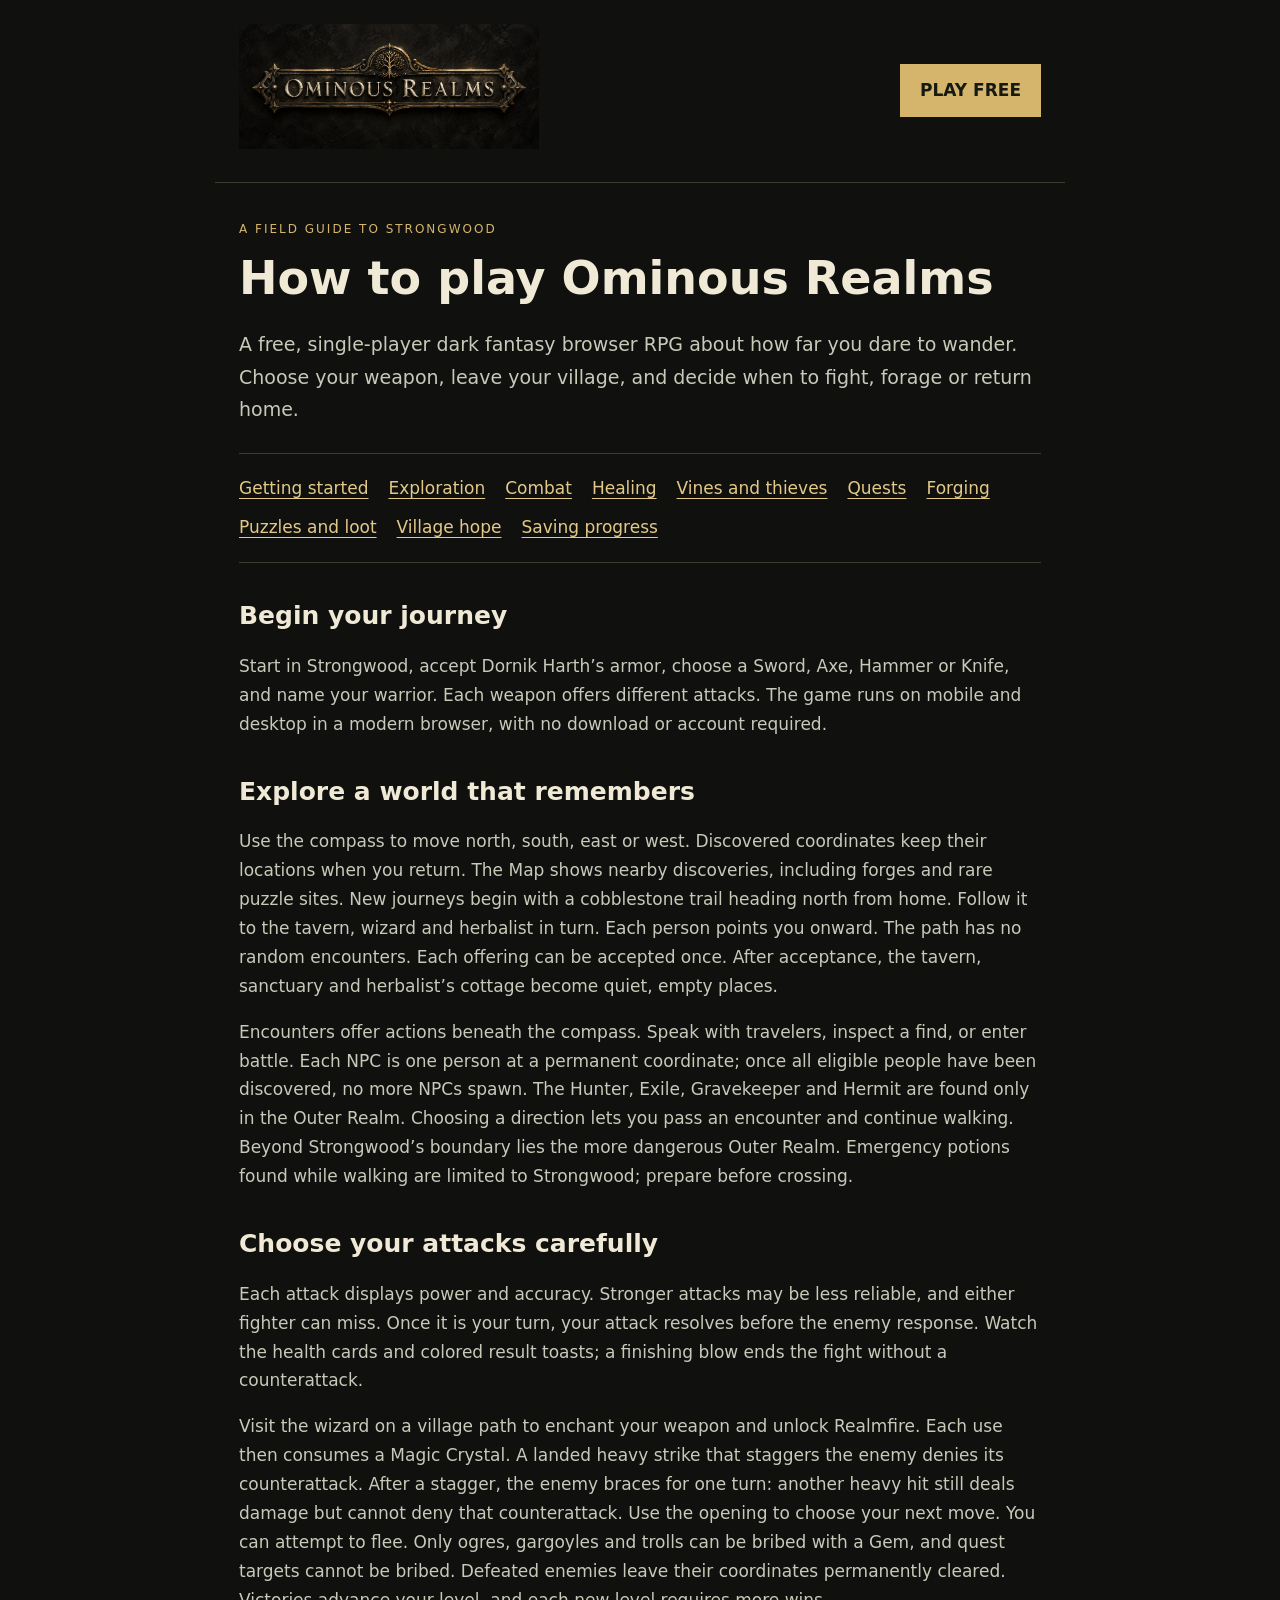
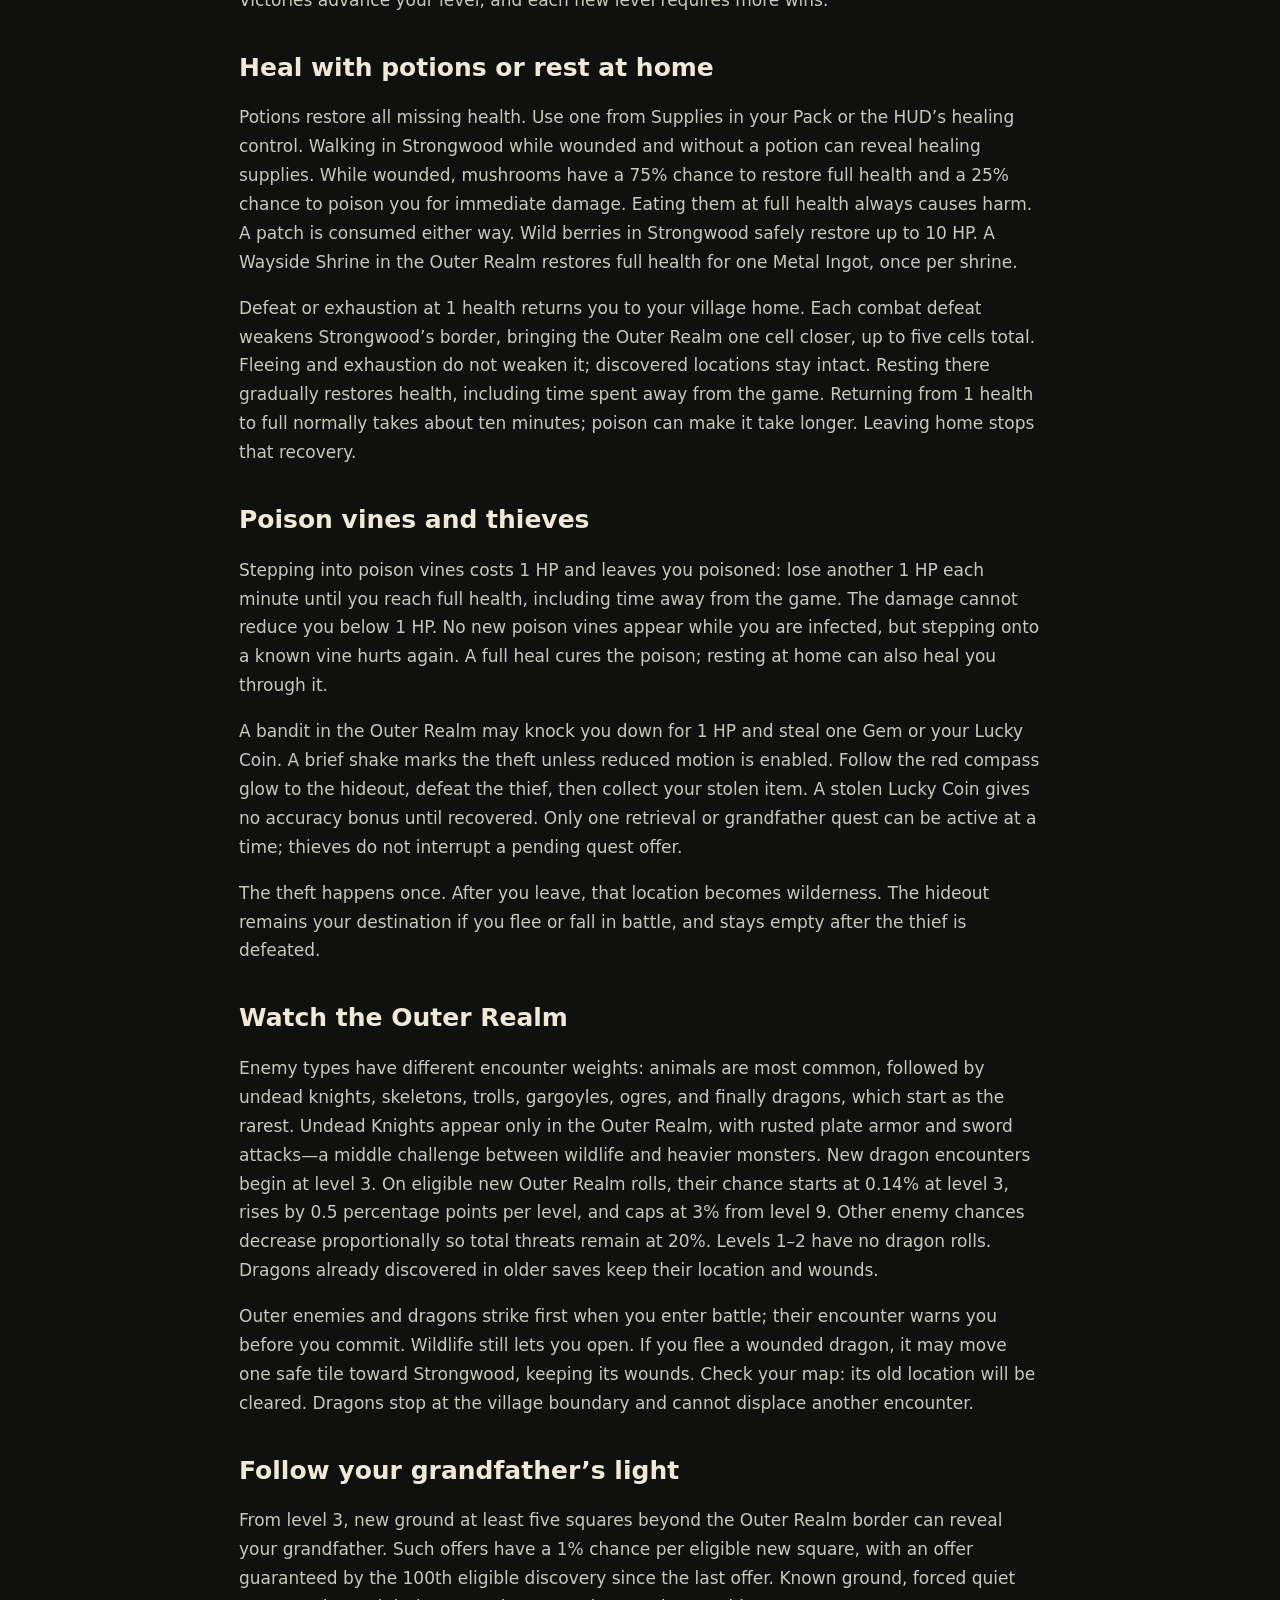
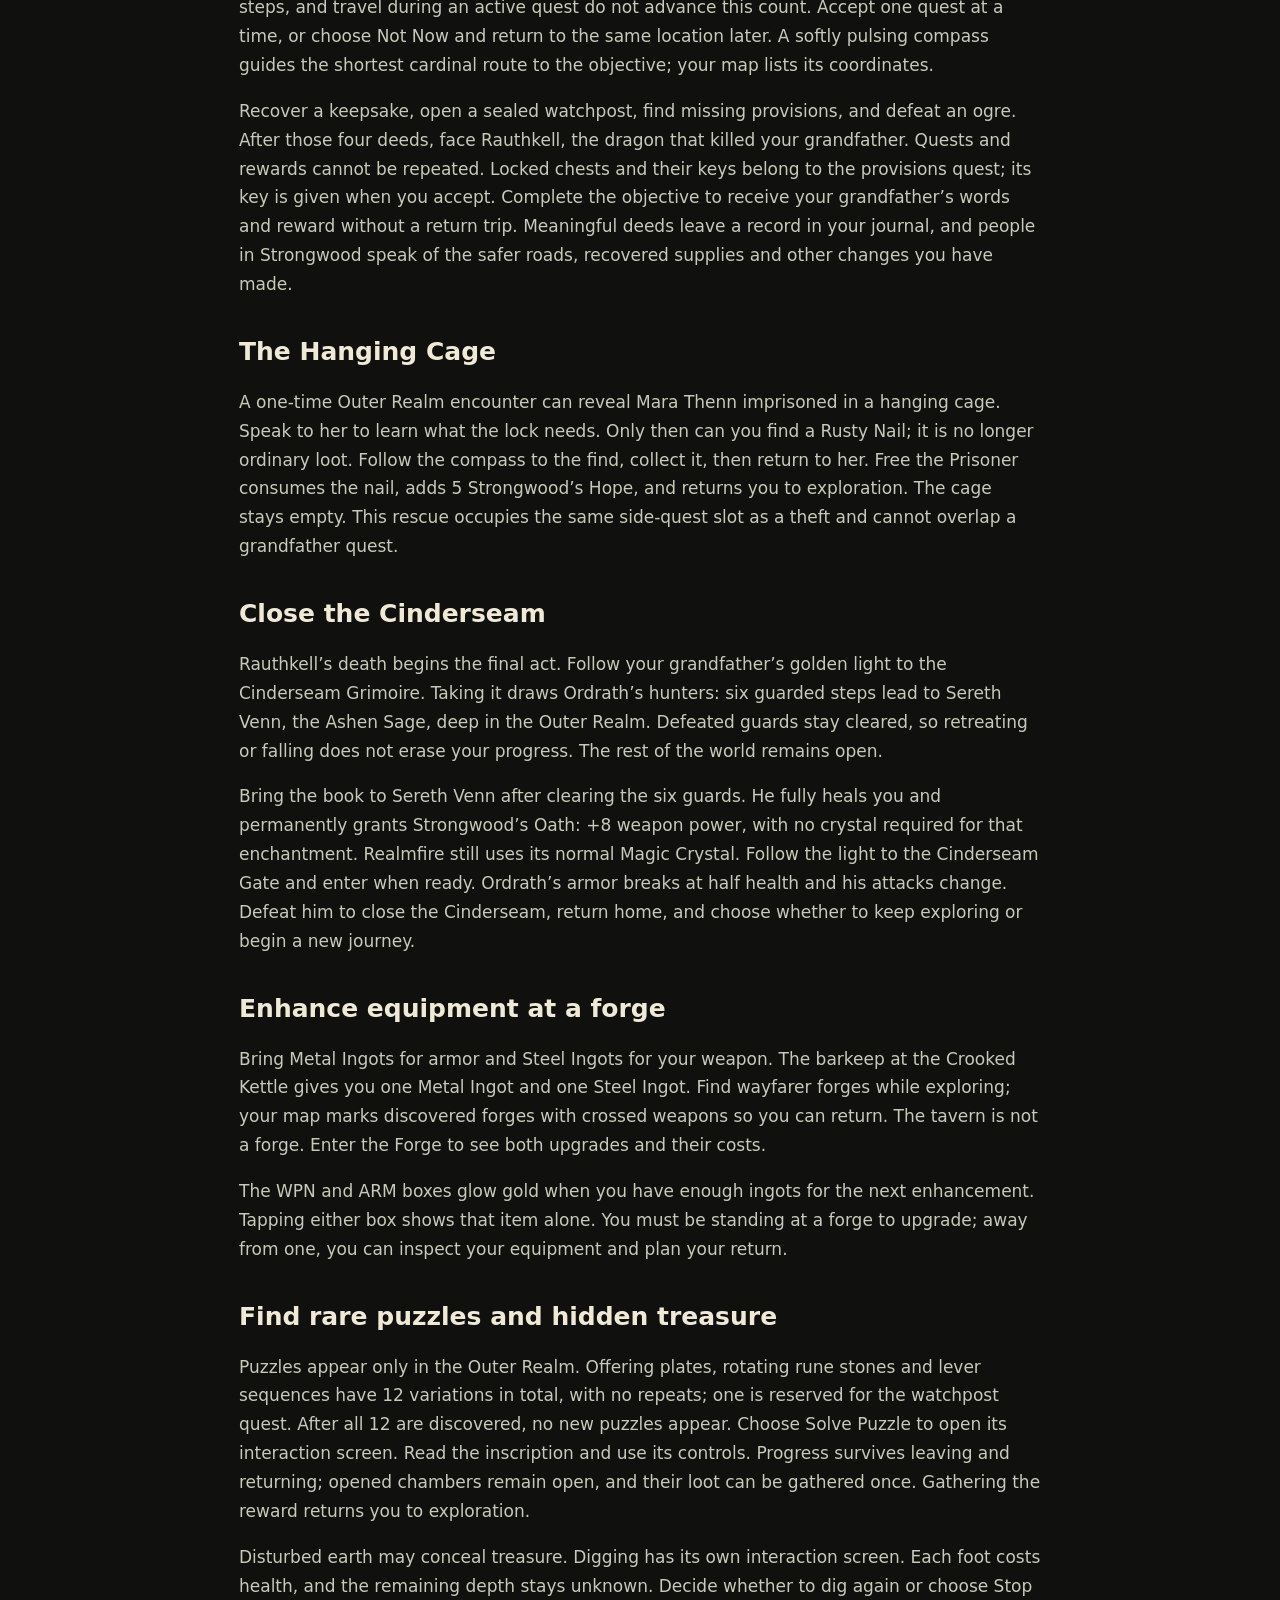
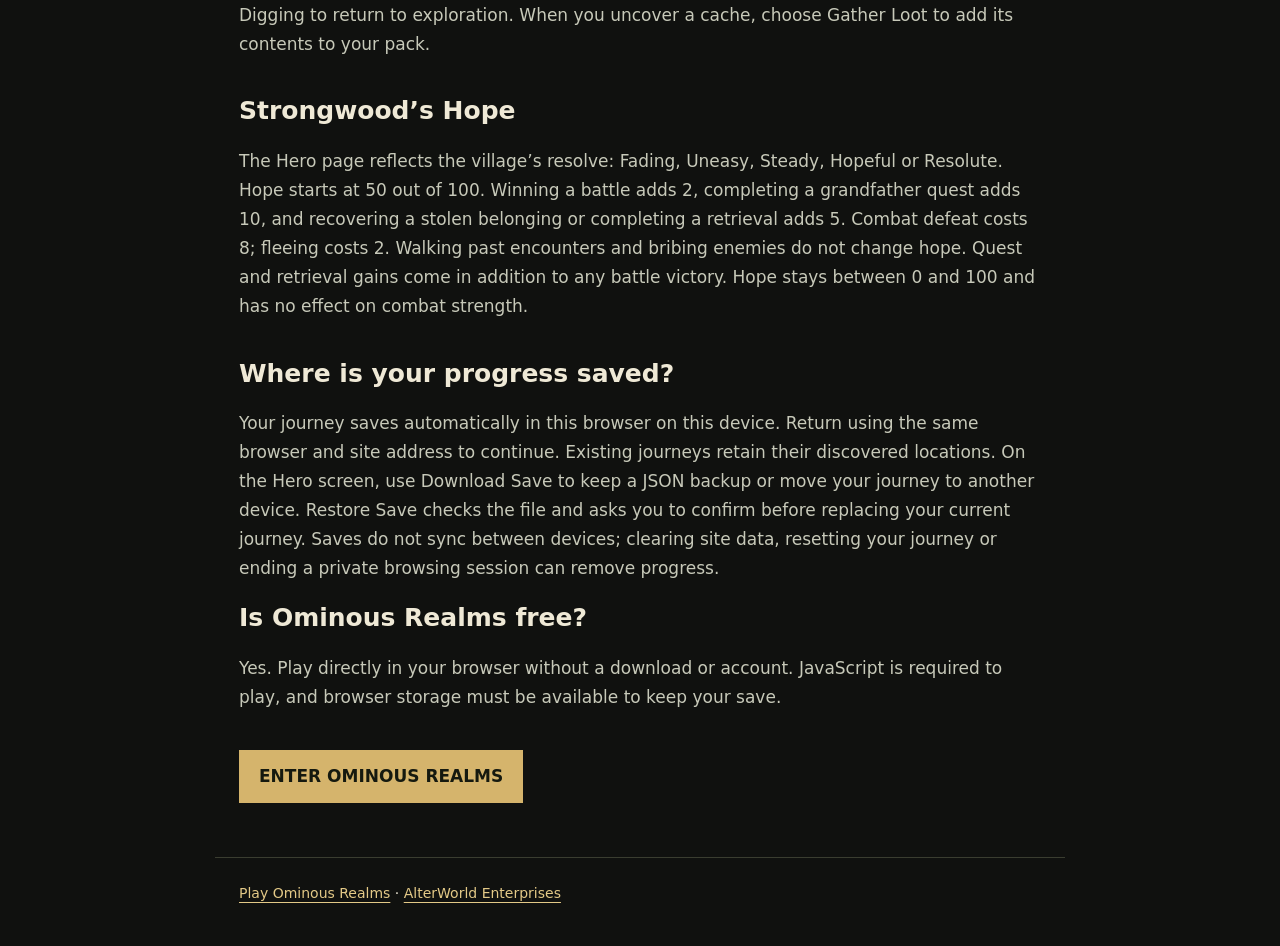
==== commit 8f2429c3: "Rename audited fantasy names across content and saved display text" ====
--- a/how-to-play.html
+++ b/how-to-play.html
@@ -24,11 +24,11 @@
 <body><header><a href="./" aria-label="Ominous Realms home"><img src="assets/logo.png" width="1942" height="809" alt="Ominous Realms" fetchpriority="high"></a><a class="play" href="./">PLAY FREE</a></header>
 <main><p class="eyebrow">A FIELD GUIDE TO STRONGWOOD</p><h1>How to play Ominous Realms</h1><p class="lead">A free, single-player dark fantasy browser RPG about how far you dare to wander. Choose your weapon, leave your village, and decide when to fight, forage or return home.</p>
 <nav aria-label="Guide sections"><a href="#begin">Getting started</a><a href="#explore">Exploration</a><a href="#combat">Combat</a><a href="#healing">Healing</a><a href="#hazards">Vines and thieves</a><a href="#quests">Quests</a><a href="#forge">Forging</a><a href="#puzzles">Puzzles and loot</a><a href="#hope">Village hope</a><a href="#saving">Saving progress</a></nav>
-<section id="begin"><h2>Begin your journey</h2><p>Start in Strongwood, accept Eldric’s armor, choose a Sword, Axe, Hammer or Knife, and name your warrior. Each weapon offers different attacks. The game runs on mobile and desktop in a modern browser, with no download or account required.</p></section>
+<section id="begin"><h2>Begin your journey</h2><p>Start in Strongwood, accept Dornik Harth’s armor, choose a Sword, Axe, Hammer or Knife, and name your warrior. Each weapon offers different attacks. The game runs on mobile and desktop in a modern browser, with no download or account required.</p></section>
 <section id="explore"><h2>Explore a world that remembers</h2><p>Use the compass to move north, south, east or west. Discovered coordinates keep their locations when you return. The Map shows nearby discoveries, including forges and rare puzzle sites. New journeys begin with a cobblestone trail heading north from home. Follow it to the tavern, wizard and herbalist in turn. Each person points you onward. The path has no random encounters. Each offering can be accepted once. After acceptance, the tavern, sanctuary and herbalist’s cottage become quiet, empty places.</p><p>Encounters offer actions beneath the compass. Speak with travelers, inspect a find, or enter battle. Each NPC is one person at a permanent coordinate; once all eligible people have been discovered, no more NPCs spawn. The Hunter, Exile, Gravekeeper and Hermit are found only in the Outer Realm. Choosing a direction lets you pass an encounter and continue walking. Beyond Strongwood’s boundary lies the more dangerous Outer Realm. Emergency potions found while walking are limited to Strongwood; prepare before crossing.</p></section>
 <section id="combat"><h2>Choose your attacks carefully</h2><p>Each attack displays power and accuracy. Stronger attacks may be less reliable, and either fighter can miss. Once it is your turn, your attack resolves before the enemy response. Watch the health cards and colored result toasts; a finishing blow ends the fight without a counterattack.</p><p>Visit the wizard on a village path to enchant your weapon and unlock Realmfire. Each use then consumes a Magic Crystal. A landed heavy strike that staggers the enemy denies its counterattack. After a stagger, the enemy braces for one turn: another heavy hit still deals damage but cannot deny that counterattack. Use the opening to choose your next move. You can attempt to flee. Only ogres, gargoyles and trolls can be bribed with a Gem, and quest targets cannot be bribed. Defeated enemies leave their coordinates permanently cleared. Victories advance your level, and each new level requires more wins.</p></section>
 <section id="healing"><h2>Heal with potions or rest at home</h2><p>Potions restore all missing health. Use one from Supplies in your Pack or the HUD’s healing control. Walking in Strongwood while wounded and without a potion can reveal healing supplies. While wounded, mushrooms have a 75% chance to restore full health and a 25% chance to poison you for immediate damage. Eating them at full health always causes harm. A patch is consumed either way. Wild berries in Strongwood safely restore up to 10 HP. A Wayside Shrine in the Outer Realm restores full health for one Metal Ingot, once per shrine.</p><p>Defeat or exhaustion at 1 health returns you to your village home. Each combat defeat weakens Strongwood’s border, bringing the Outer Realm one cell closer, up to five cells total. Fleeing and exhaustion do not weaken it; discovered locations stay intact. Resting there gradually restores health, including time spent away from the game. Returning from 1 health to full normally takes about ten minutes; poison can make it take longer. Leaving home stops that recovery.</p></section>
-<section id="hazards"><h2>Poison vines and thieves</h2><p>Stepping into poison vines costs 1 HP and leaves you poisoned: lose another 1 HP each minute until you reach full health, including time away from the game. The damage cannot reduce you below 1 HP. No new poison vines appear while you are infected, but stepping onto a known vine hurts again. A full heal cures the poison; resting at home can also heal you through it.</p><p>A bandit in the Outer Realm may knock you down for 1 HP and steal one Gem or your Lucky Coin. A brief shake marks the theft unless reduced motion is enabled. Follow the red compass glow to the hideout, defeat the thief, then collect your stolen item. A stolen Lucky Coin gives no accuracy bonus until recovered. Only one retrieval or grandfather quest can be active at a time; thieves do not interrupt a pending quest offer.</p><p>The theft happens once. After you leave, that location becomes wilderness. The hideout remains your destination if you flee or fall in battle, and stays empty after the thief is defeated.</p></section><section><h2>Watch the Outer Realm</h2><p>Enemy types have different encounter weights: animals are most common, followed by undead knights, skeletons, trolls, gargoyles, ogres, and finally dragons, which start as the rarest. Undead Knights appear only in the Outer Realm, with rusted plate armor and sword attacks—a middle challenge between wildlife and heavier monsters. New dragon encounters begin at level 3. On eligible new Outer Realm rolls, their chance starts at 0.14% at level 3, rises by 0.5 percentage points per level, and caps at 3% from level 9. Other enemy chances decrease proportionally so total threats remain at 20%. Levels 1–2 have no dragon rolls. Dragons already discovered in older saves keep their location and wounds.</p><p>Outer enemies and dragons strike first when you enter battle; their encounter warns you before you commit. Wildlife still lets you open. If you flee a wounded dragon, it may move one safe tile toward Strongwood, keeping its wounds. Check your map: its old location will be cleared. Dragons stop at the village boundary and cannot displace another encounter.</p></section><section id="quests"><h2>Follow your grandfather’s light</h2><p>From level 3, new ground at least five squares beyond the Outer Realm border can reveal your grandfather. Such offers have a 1% chance per eligible new square, with an offer guaranteed by the 100th eligible discovery since the last offer. Known ground, forced quiet steps, and travel during an active quest do not advance this count. Accept one quest at a time, or choose Not Now and return to the same location later. A softly pulsing compass guides the shortest cardinal route to the objective; your map lists its coordinates.</p><p>Recover a keepsake, open a sealed watchpost, find missing provisions, and defeat an ogre. After those four deeds, face Hollowflame, the dragon that killed your grandfather. Quests and rewards cannot be repeated. Locked chests and their keys belong to the provisions quest; its key is given when you accept. Complete the objective to receive your grandfather’s words and reward without a return trip. Meaningful deeds leave a record in your journal, and people in Strongwood speak of the safer roads, recovered supplies and other changes you have made.</p></section><section id="rescue"><h2>The Hanging Cage</h2><p>A one-time Outer Realm encounter can reveal Elara imprisoned in a hanging cage. Speak to her to learn what the lock needs. Only then can you find a Rusty Nail; it is no longer ordinary loot. Follow the compass to the find, collect it, then return to her. Free the Prisoner consumes the nail, adds 5 Strongwood’s Hope, and returns you to exploration. The cage stays empty. This rescue occupies the same side-quest slot as a theft and cannot overlap a grandfather quest.</p></section><section id="finale"><h2>Close the Veil</h2><p>Hollowflame’s death begins the final act. Follow your grandfather’s golden light to the Veilbound Grimoire. Taking it draws Malrec’s hunters: six guarded steps lead to Vaelric, the Ashen Sage, deep in the Outer Realm. Defeated guards stay cleared, so retreating or falling does not erase your progress. The rest of the world remains open.</p><p>Bring the book to Vaelric after clearing the six guards. He fully heals you and permanently grants Veilbreaker: +8 weapon power, with no crystal required for that enchantment. Realmfire still uses its normal Magic Crystal. Follow the light to the Veil Gate and enter when ready. Malrec’s armor breaks at half health and his attacks change. Defeat him to close the Veil, return home, and choose whether to keep exploring or begin a new journey.</p></section><section id="forge"><h2>Enhance equipment at a forge</h2><p>Bring Metal Ingots for armor and Steel Ingots for your weapon. The barkeep at the Lantern Tavern gives you one Metal Ingot and one Steel Ingot. Find wayfarer forges while exploring; your map marks discovered forges with crossed weapons so you can return. The tavern is not a forge. Enter the Forge to see both upgrades and their costs.</p><p>The WPN and ARM boxes glow gold when you have enough ingots for the next enhancement. Tapping either box shows that item alone. You must be standing at a forge to upgrade; away from one, you can inspect your equipment and plan your return.</p></section>
+<section id="hazards"><h2>Poison vines and thieves</h2><p>Stepping into poison vines costs 1 HP and leaves you poisoned: lose another 1 HP each minute until you reach full health, including time away from the game. The damage cannot reduce you below 1 HP. No new poison vines appear while you are infected, but stepping onto a known vine hurts again. A full heal cures the poison; resting at home can also heal you through it.</p><p>A bandit in the Outer Realm may knock you down for 1 HP and steal one Gem or your Lucky Coin. A brief shake marks the theft unless reduced motion is enabled. Follow the red compass glow to the hideout, defeat the thief, then collect your stolen item. A stolen Lucky Coin gives no accuracy bonus until recovered. Only one retrieval or grandfather quest can be active at a time; thieves do not interrupt a pending quest offer.</p><p>The theft happens once. After you leave, that location becomes wilderness. The hideout remains your destination if you flee or fall in battle, and stays empty after the thief is defeated.</p></section><section><h2>Watch the Outer Realm</h2><p>Enemy types have different encounter weights: animals are most common, followed by undead knights, skeletons, trolls, gargoyles, ogres, and finally dragons, which start as the rarest. Undead Knights appear only in the Outer Realm, with rusted plate armor and sword attacks—a middle challenge between wildlife and heavier monsters. New dragon encounters begin at level 3. On eligible new Outer Realm rolls, their chance starts at 0.14% at level 3, rises by 0.5 percentage points per level, and caps at 3% from level 9. Other enemy chances decrease proportionally so total threats remain at 20%. Levels 1–2 have no dragon rolls. Dragons already discovered in older saves keep their location and wounds.</p><p>Outer enemies and dragons strike first when you enter battle; their encounter warns you before you commit. Wildlife still lets you open. If you flee a wounded dragon, it may move one safe tile toward Strongwood, keeping its wounds. Check your map: its old location will be cleared. Dragons stop at the village boundary and cannot displace another encounter.</p></section><section id="quests"><h2>Follow your grandfather’s light</h2><p>From level 3, new ground at least five squares beyond the Outer Realm border can reveal your grandfather. Such offers have a 1% chance per eligible new square, with an offer guaranteed by the 100th eligible discovery since the last offer. Known ground, forced quiet steps, and travel during an active quest do not advance this count. Accept one quest at a time, or choose Not Now and return to the same location later. A softly pulsing compass guides the shortest cardinal route to the objective; your map lists its coordinates.</p><p>Recover a keepsake, open a sealed watchpost, find missing provisions, and defeat an ogre. After those four deeds, face Rauthkell, the dragon that killed your grandfather. Quests and rewards cannot be repeated. Locked chests and their keys belong to the provisions quest; its key is given when you accept. Complete the objective to receive your grandfather’s words and reward without a return trip. Meaningful deeds leave a record in your journal, and people in Strongwood speak of the safer roads, recovered supplies and other changes you have made.</p></section><section id="rescue"><h2>The Hanging Cage</h2><p>A one-time Outer Realm encounter can reveal Mara Thenn imprisoned in a hanging cage. Speak to her to learn what the lock needs. Only then can you find a Rusty Nail; it is no longer ordinary loot. Follow the compass to the find, collect it, then return to her. Free the Prisoner consumes the nail, adds 5 Strongwood’s Hope, and returns you to exploration. The cage stays empty. This rescue occupies the same side-quest slot as a theft and cannot overlap a grandfather quest.</p></section><section id="finale"><h2>Close the Cinderseam</h2><p>Rauthkell’s death begins the final act. Follow your grandfather’s golden light to the Cinderseam Grimoire. Taking it draws Ordrath’s hunters: six guarded steps lead to Sereth Venn, the Ashen Sage, deep in the Outer Realm. Defeated guards stay cleared, so retreating or falling does not erase your progress. The rest of the world remains open.</p><p>Bring the book to Sereth Venn after clearing the six guards. He fully heals you and permanently grants Strongwood’s Oath: +8 weapon power, with no crystal required for that enchantment. Realmfire still uses its normal Magic Crystal. Follow the light to the Cinderseam Gate and enter when ready. Ordrath’s armor breaks at half health and his attacks change. Defeat him to close the Cinderseam, return home, and choose whether to keep exploring or begin a new journey.</p></section><section id="forge"><h2>Enhance equipment at a forge</h2><p>Bring Metal Ingots for armor and Steel Ingots for your weapon. The barkeep at the Crooked Kettle gives you one Metal Ingot and one Steel Ingot. Find wayfarer forges while exploring; your map marks discovered forges with crossed weapons so you can return. The tavern is not a forge. Enter the Forge to see both upgrades and their costs.</p><p>The WPN and ARM boxes glow gold when you have enough ingots for the next enhancement. Tapping either box shows that item alone. You must be standing at a forge to upgrade; away from one, you can inspect your equipment and plan your return.</p></section>
 <section id="puzzles"><h2>Find rare puzzles and hidden treasure</h2><p>Puzzles appear only in the Outer Realm. Offering plates, rotating rune stones and lever sequences have 12 variations in total, with no repeats; one is reserved for the watchpost quest. After all 12 are discovered, no new puzzles appear. Choose Solve Puzzle to open its interaction screen. Read the inscription and use its controls. Progress survives leaving and returning; opened chambers remain open, and their loot can be gathered once. Gathering the reward returns you to exploration.</p><p>Disturbed earth may conceal treasure. Digging has its own interaction screen. Each foot costs health, and the remaining depth stays unknown. Decide whether to dig again or choose Stop Digging to return to exploration. When you uncover a cache, choose Gather Loot to add its contents to your pack.</p></section>
 <section id="hope"><h2>Strongwood’s Hope</h2><p>The Hero page reflects the village’s resolve: Fading, Uneasy, Steady, Hopeful or Resolute. Hope starts at 50 out of 100. Winning a battle adds 2, completing a grandfather quest adds 10, and recovering a stolen belonging or completing a retrieval adds 5. Combat defeat costs 8; fleeing costs 2. Walking past encounters and bribing enemies do not change hope. Quest and retrieval gains come in addition to any battle victory. Hope stays between 0 and 100 and has no effect on combat strength.</p></section><section id="saving"><h2>Where is your progress saved?</h2><p>Your journey saves automatically in this browser on this device. Return using the same browser and site address to continue. Existing journeys retain their discovered locations. On the Hero screen, use Download Save to keep a JSON backup or move your journey to another device. Restore Save checks the file and asks you to confirm before replacing your current journey. Saves do not sync between devices; clearing site data, resetting your journey or ending a private browsing session can remove progress.</p><h2>Is Ominous Realms free?</h2><p>Yes. Play directly in your browser without a download or account. JavaScript is required to play, and browser storage must be available to keep your save.</p></section>
 <a class="play" href="./">ENTER OMINOUS REALMS</a></main><footer><a href="./">Play Ominous Realms</a> · <a href="https://www.alterworldenterprises.com/">AlterWorld Enterprises</a></footer></body></html>
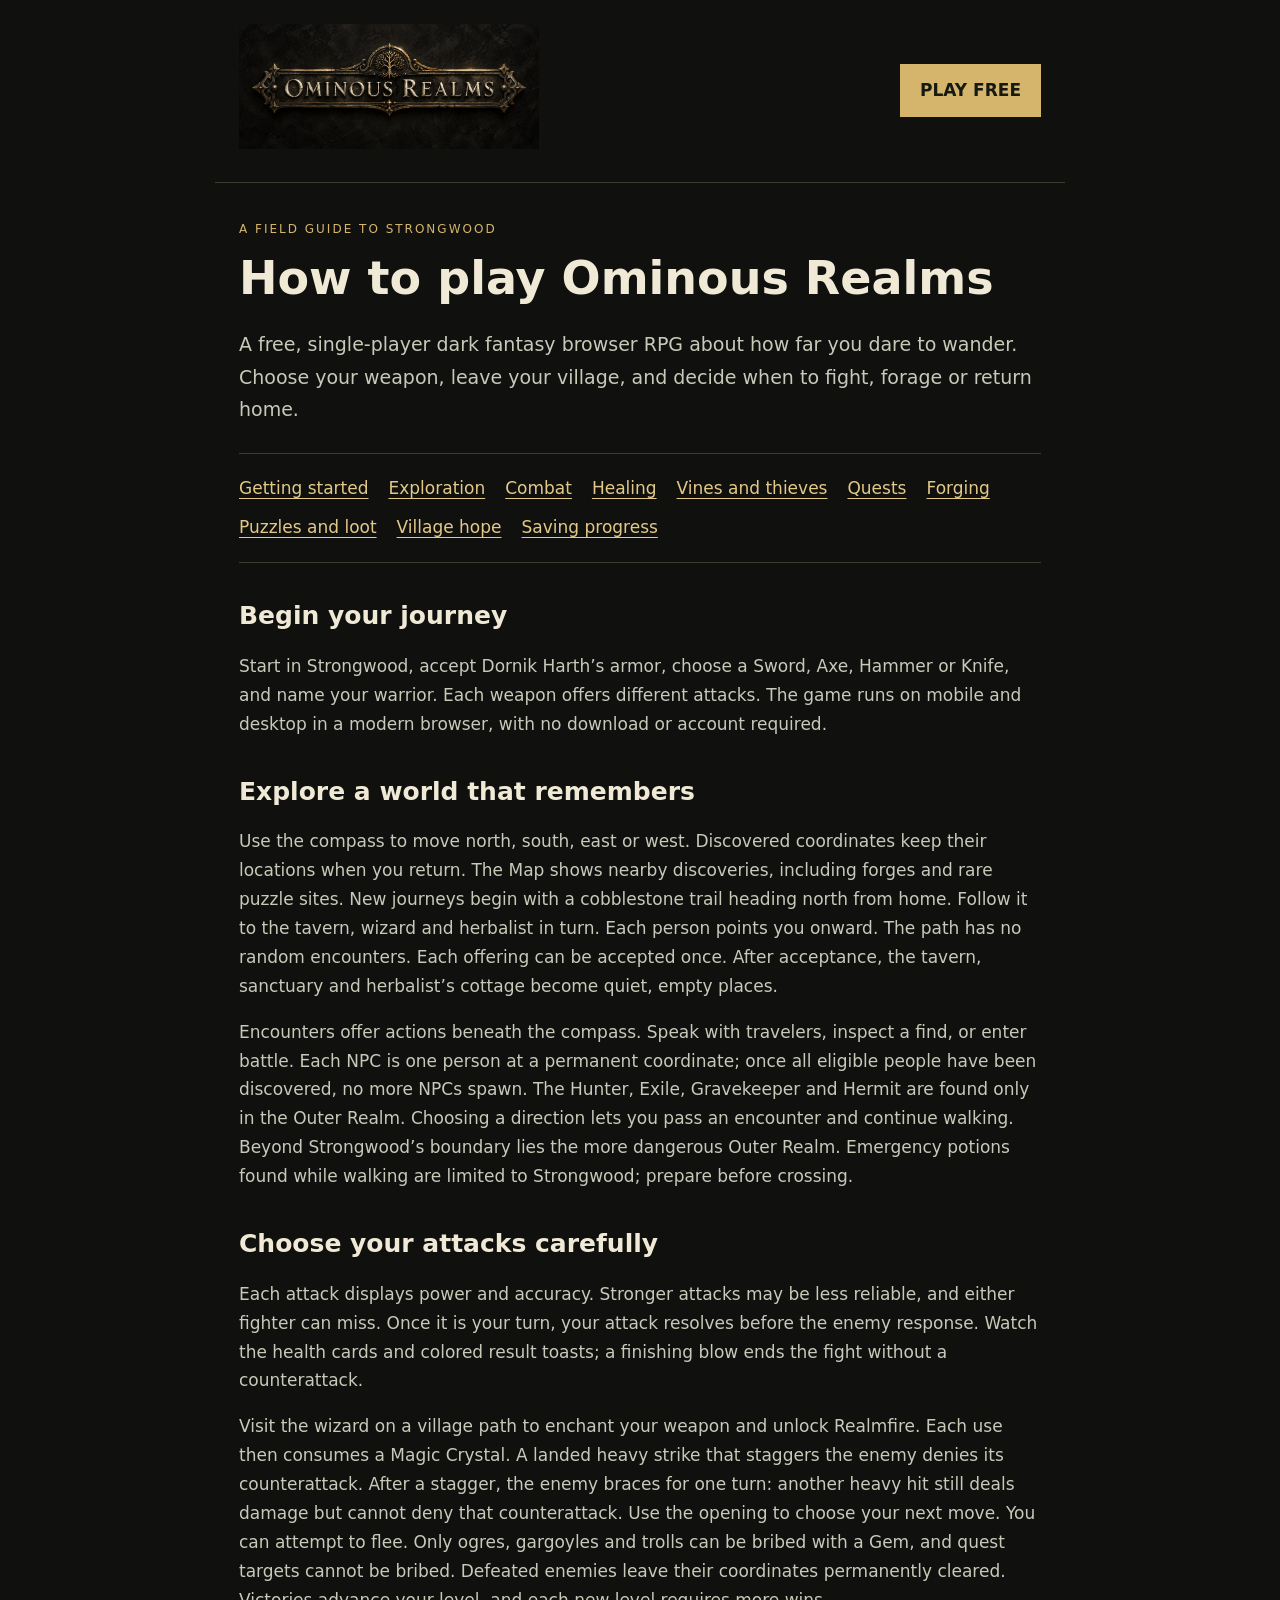
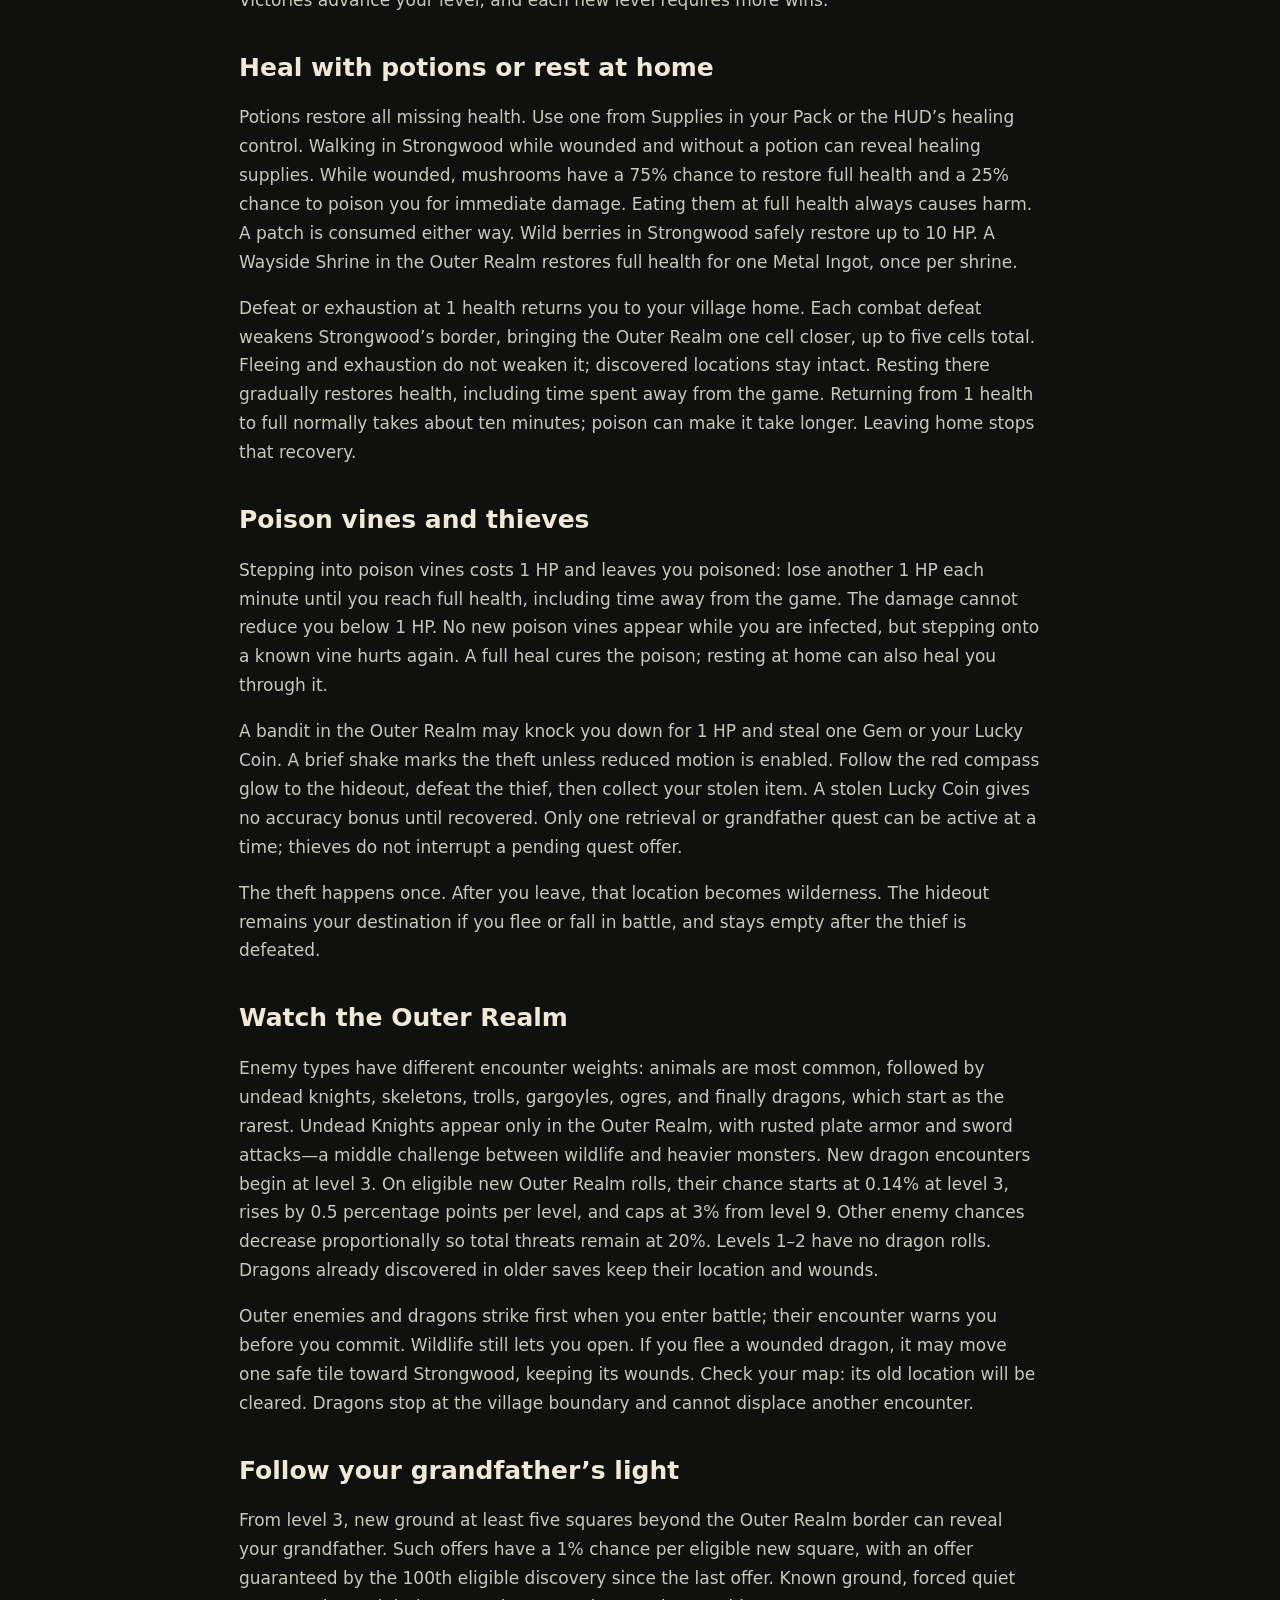
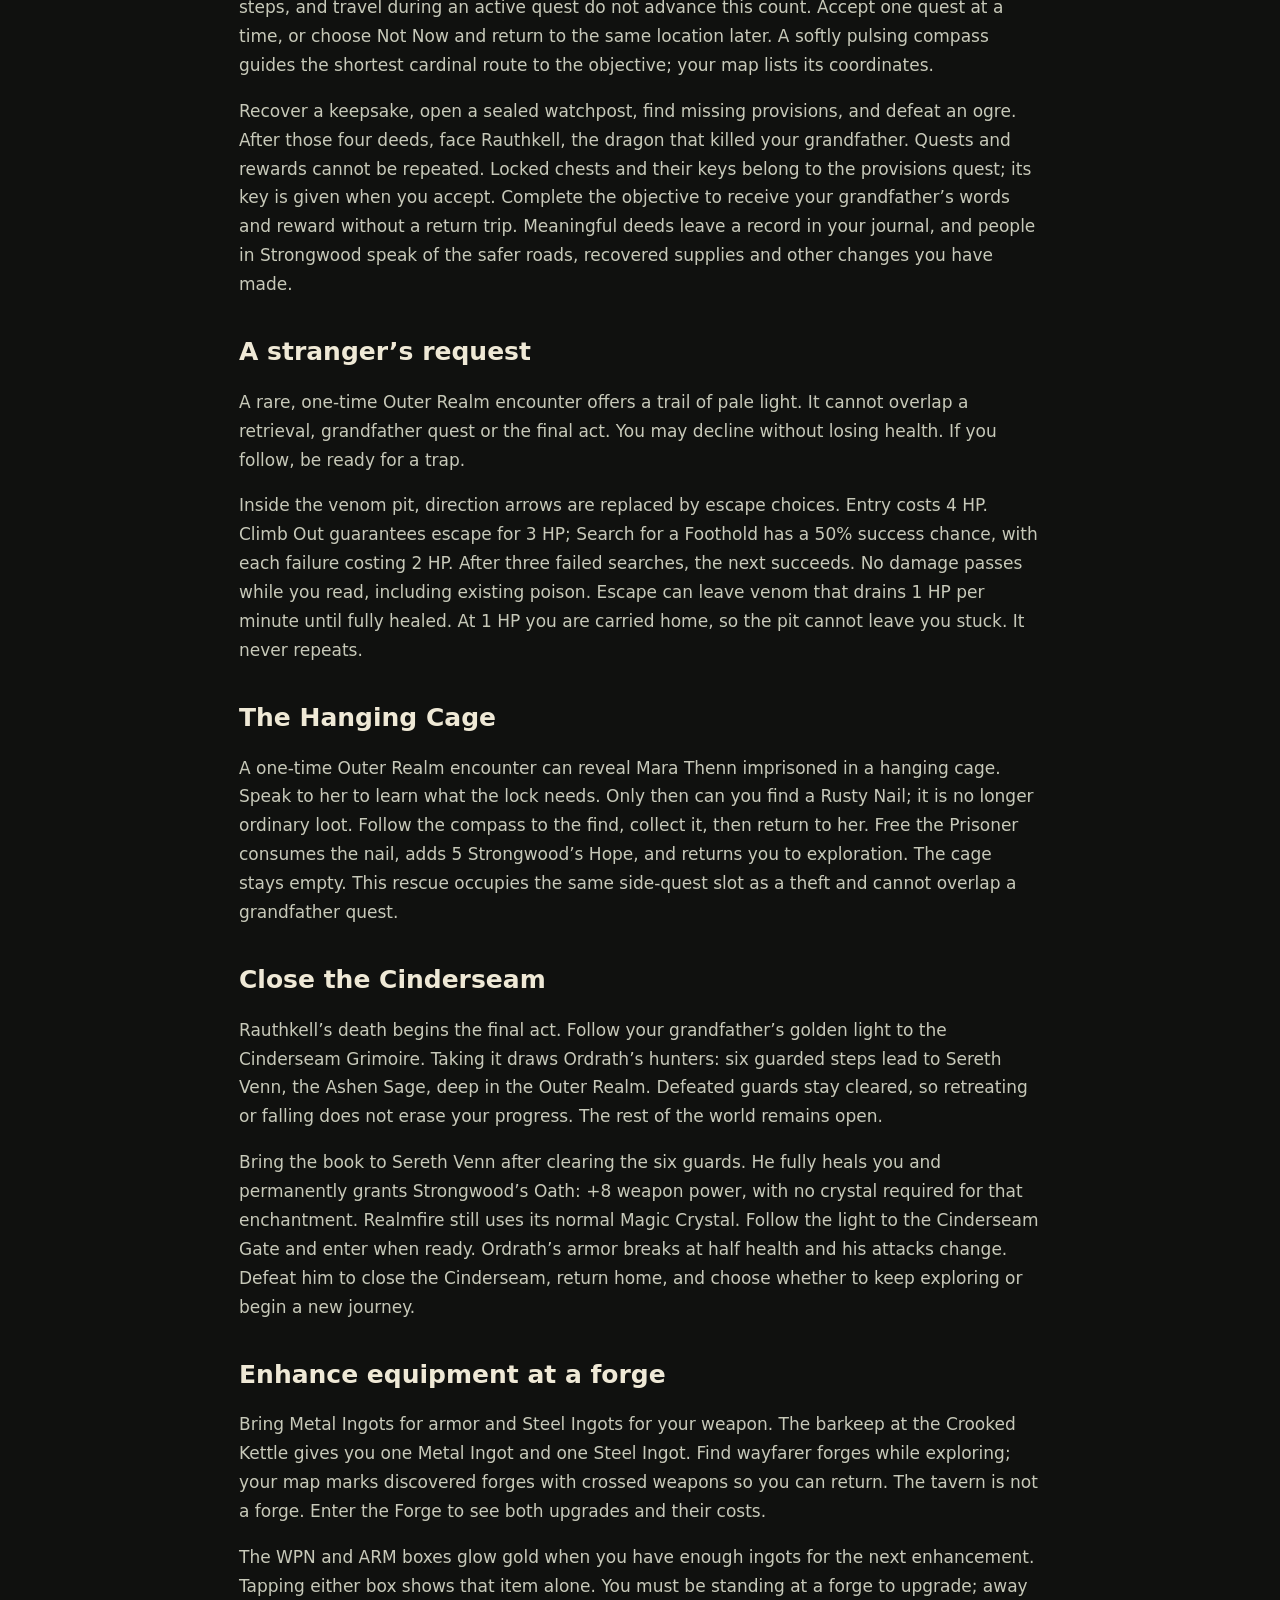
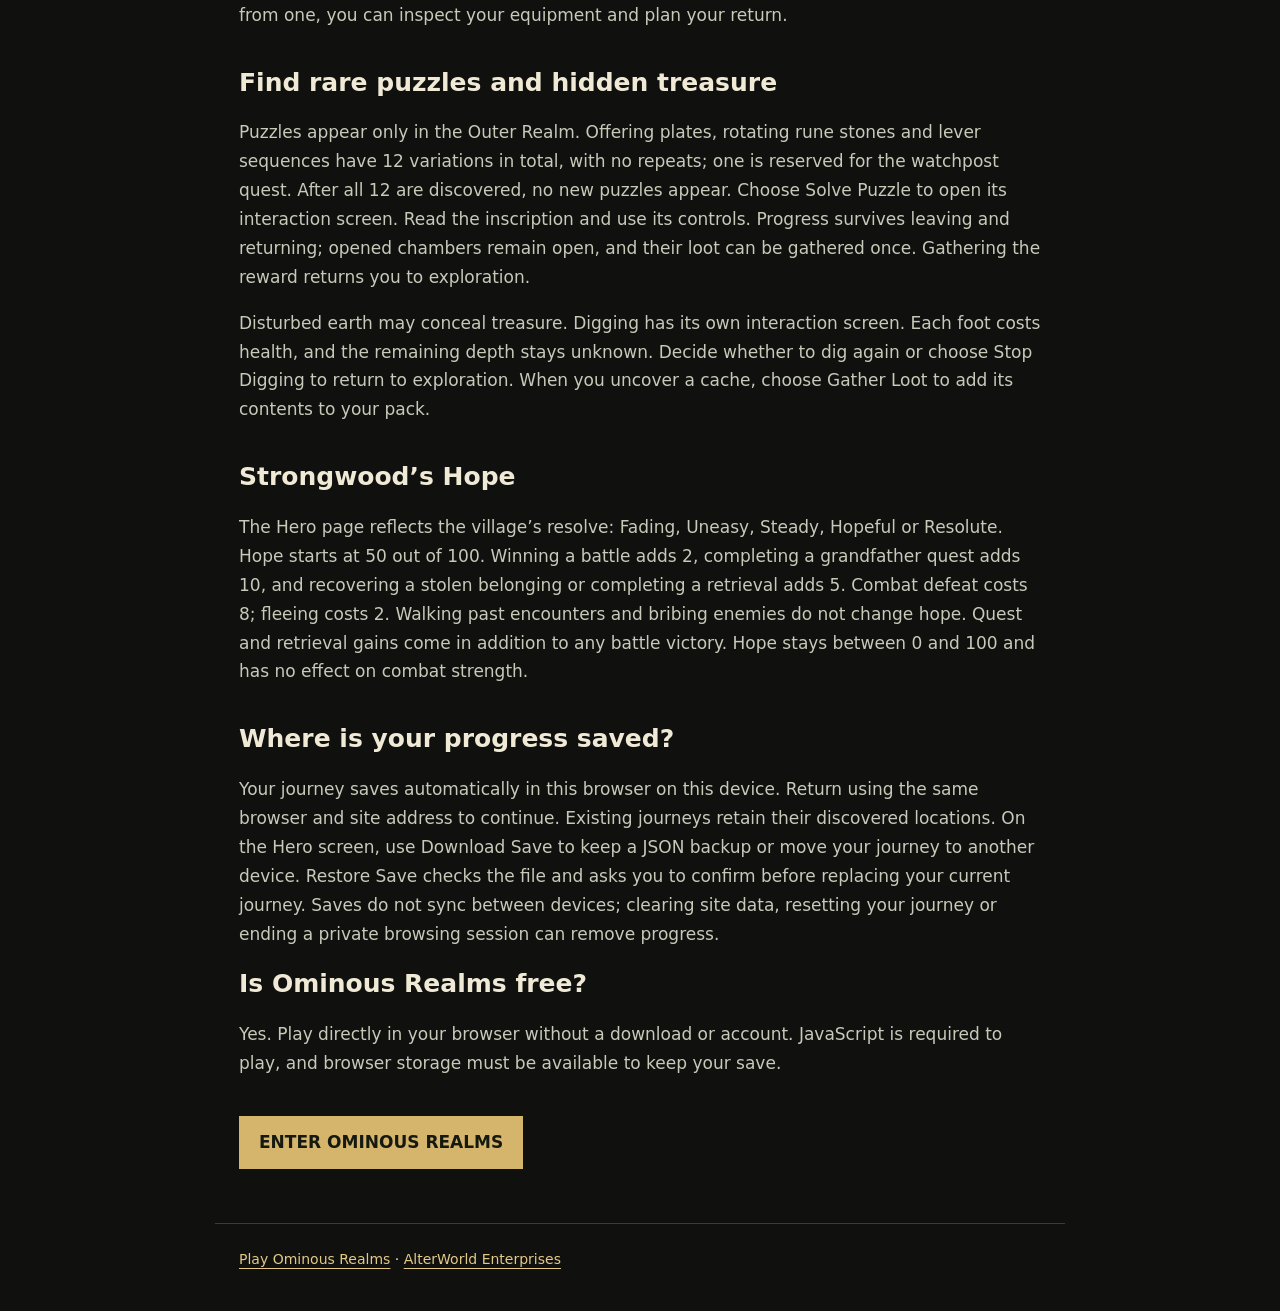
==== commit e308e0a9: "Add one-time siren lure and venom pit side encounter" ====
--- a/how-to-play.html
+++ b/how-to-play.html
@@ -28,7 +28,7 @@
 <section id="explore"><h2>Explore a world that remembers</h2><p>Use the compass to move north, south, east or west. Discovered coordinates keep their locations when you return. The Map shows nearby discoveries, including forges and rare puzzle sites. New journeys begin with a cobblestone trail heading north from home. Follow it to the tavern, wizard and herbalist in turn. Each person points you onward. The path has no random encounters. Each offering can be accepted once. After acceptance, the tavern, sanctuary and herbalist’s cottage become quiet, empty places.</p><p>Encounters offer actions beneath the compass. Speak with travelers, inspect a find, or enter battle. Each NPC is one person at a permanent coordinate; once all eligible people have been discovered, no more NPCs spawn. The Hunter, Exile, Gravekeeper and Hermit are found only in the Outer Realm. Choosing a direction lets you pass an encounter and continue walking. Beyond Strongwood’s boundary lies the more dangerous Outer Realm. Emergency potions found while walking are limited to Strongwood; prepare before crossing.</p></section>
 <section id="combat"><h2>Choose your attacks carefully</h2><p>Each attack displays power and accuracy. Stronger attacks may be less reliable, and either fighter can miss. Once it is your turn, your attack resolves before the enemy response. Watch the health cards and colored result toasts; a finishing blow ends the fight without a counterattack.</p><p>Visit the wizard on a village path to enchant your weapon and unlock Realmfire. Each use then consumes a Magic Crystal. A landed heavy strike that staggers the enemy denies its counterattack. After a stagger, the enemy braces for one turn: another heavy hit still deals damage but cannot deny that counterattack. Use the opening to choose your next move. You can attempt to flee. Only ogres, gargoyles and trolls can be bribed with a Gem, and quest targets cannot be bribed. Defeated enemies leave their coordinates permanently cleared. Victories advance your level, and each new level requires more wins.</p></section>
 <section id="healing"><h2>Heal with potions or rest at home</h2><p>Potions restore all missing health. Use one from Supplies in your Pack or the HUD’s healing control. Walking in Strongwood while wounded and without a potion can reveal healing supplies. While wounded, mushrooms have a 75% chance to restore full health and a 25% chance to poison you for immediate damage. Eating them at full health always causes harm. A patch is consumed either way. Wild berries in Strongwood safely restore up to 10 HP. A Wayside Shrine in the Outer Realm restores full health for one Metal Ingot, once per shrine.</p><p>Defeat or exhaustion at 1 health returns you to your village home. Each combat defeat weakens Strongwood’s border, bringing the Outer Realm one cell closer, up to five cells total. Fleeing and exhaustion do not weaken it; discovered locations stay intact. Resting there gradually restores health, including time spent away from the game. Returning from 1 health to full normally takes about ten minutes; poison can make it take longer. Leaving home stops that recovery.</p></section>
-<section id="hazards"><h2>Poison vines and thieves</h2><p>Stepping into poison vines costs 1 HP and leaves you poisoned: lose another 1 HP each minute until you reach full health, including time away from the game. The damage cannot reduce you below 1 HP. No new poison vines appear while you are infected, but stepping onto a known vine hurts again. A full heal cures the poison; resting at home can also heal you through it.</p><p>A bandit in the Outer Realm may knock you down for 1 HP and steal one Gem or your Lucky Coin. A brief shake marks the theft unless reduced motion is enabled. Follow the red compass glow to the hideout, defeat the thief, then collect your stolen item. A stolen Lucky Coin gives no accuracy bonus until recovered. Only one retrieval or grandfather quest can be active at a time; thieves do not interrupt a pending quest offer.</p><p>The theft happens once. After you leave, that location becomes wilderness. The hideout remains your destination if you flee or fall in battle, and stays empty after the thief is defeated.</p></section><section><h2>Watch the Outer Realm</h2><p>Enemy types have different encounter weights: animals are most common, followed by undead knights, skeletons, trolls, gargoyles, ogres, and finally dragons, which start as the rarest. Undead Knights appear only in the Outer Realm, with rusted plate armor and sword attacks—a middle challenge between wildlife and heavier monsters. New dragon encounters begin at level 3. On eligible new Outer Realm rolls, their chance starts at 0.14% at level 3, rises by 0.5 percentage points per level, and caps at 3% from level 9. Other enemy chances decrease proportionally so total threats remain at 20%. Levels 1–2 have no dragon rolls. Dragons already discovered in older saves keep their location and wounds.</p><p>Outer enemies and dragons strike first when you enter battle; their encounter warns you before you commit. Wildlife still lets you open. If you flee a wounded dragon, it may move one safe tile toward Strongwood, keeping its wounds. Check your map: its old location will be cleared. Dragons stop at the village boundary and cannot displace another encounter.</p></section><section id="quests"><h2>Follow your grandfather’s light</h2><p>From level 3, new ground at least five squares beyond the Outer Realm border can reveal your grandfather. Such offers have a 1% chance per eligible new square, with an offer guaranteed by the 100th eligible discovery since the last offer. Known ground, forced quiet steps, and travel during an active quest do not advance this count. Accept one quest at a time, or choose Not Now and return to the same location later. A softly pulsing compass guides the shortest cardinal route to the objective; your map lists its coordinates.</p><p>Recover a keepsake, open a sealed watchpost, find missing provisions, and defeat an ogre. After those four deeds, face Rauthkell, the dragon that killed your grandfather. Quests and rewards cannot be repeated. Locked chests and their keys belong to the provisions quest; its key is given when you accept. Complete the objective to receive your grandfather’s words and reward without a return trip. Meaningful deeds leave a record in your journal, and people in Strongwood speak of the safer roads, recovered supplies and other changes you have made.</p></section><section id="rescue"><h2>The Hanging Cage</h2><p>A one-time Outer Realm encounter can reveal Mara Thenn imprisoned in a hanging cage. Speak to her to learn what the lock needs. Only then can you find a Rusty Nail; it is no longer ordinary loot. Follow the compass to the find, collect it, then return to her. Free the Prisoner consumes the nail, adds 5 Strongwood’s Hope, and returns you to exploration. The cage stays empty. This rescue occupies the same side-quest slot as a theft and cannot overlap a grandfather quest.</p></section><section id="finale"><h2>Close the Cinderseam</h2><p>Rauthkell’s death begins the final act. Follow your grandfather’s golden light to the Cinderseam Grimoire. Taking it draws Ordrath’s hunters: six guarded steps lead to Sereth Venn, the Ashen Sage, deep in the Outer Realm. Defeated guards stay cleared, so retreating or falling does not erase your progress. The rest of the world remains open.</p><p>Bring the book to Sereth Venn after clearing the six guards. He fully heals you and permanently grants Strongwood’s Oath: +8 weapon power, with no crystal required for that enchantment. Realmfire still uses its normal Magic Crystal. Follow the light to the Cinderseam Gate and enter when ready. Ordrath’s armor breaks at half health and his attacks change. Defeat him to close the Cinderseam, return home, and choose whether to keep exploring or begin a new journey.</p></section><section id="forge"><h2>Enhance equipment at a forge</h2><p>Bring Metal Ingots for armor and Steel Ingots for your weapon. The barkeep at the Crooked Kettle gives you one Metal Ingot and one Steel Ingot. Find wayfarer forges while exploring; your map marks discovered forges with crossed weapons so you can return. The tavern is not a forge. Enter the Forge to see both upgrades and their costs.</p><p>The WPN and ARM boxes glow gold when you have enough ingots for the next enhancement. Tapping either box shows that item alone. You must be standing at a forge to upgrade; away from one, you can inspect your equipment and plan your return.</p></section>
+<section id="hazards"><h2>Poison vines and thieves</h2><p>Stepping into poison vines costs 1 HP and leaves you poisoned: lose another 1 HP each minute until you reach full health, including time away from the game. The damage cannot reduce you below 1 HP. No new poison vines appear while you are infected, but stepping onto a known vine hurts again. A full heal cures the poison; resting at home can also heal you through it.</p><p>A bandit in the Outer Realm may knock you down for 1 HP and steal one Gem or your Lucky Coin. A brief shake marks the theft unless reduced motion is enabled. Follow the red compass glow to the hideout, defeat the thief, then collect your stolen item. A stolen Lucky Coin gives no accuracy bonus until recovered. Only one retrieval or grandfather quest can be active at a time; thieves do not interrupt a pending quest offer.</p><p>The theft happens once. After you leave, that location becomes wilderness. The hideout remains your destination if you flee or fall in battle, and stays empty after the thief is defeated.</p></section><section><h2>Watch the Outer Realm</h2><p>Enemy types have different encounter weights: animals are most common, followed by undead knights, skeletons, trolls, gargoyles, ogres, and finally dragons, which start as the rarest. Undead Knights appear only in the Outer Realm, with rusted plate armor and sword attacks—a middle challenge between wildlife and heavier monsters. New dragon encounters begin at level 3. On eligible new Outer Realm rolls, their chance starts at 0.14% at level 3, rises by 0.5 percentage points per level, and caps at 3% from level 9. Other enemy chances decrease proportionally so total threats remain at 20%. Levels 1–2 have no dragon rolls. Dragons already discovered in older saves keep their location and wounds.</p><p>Outer enemies and dragons strike first when you enter battle; their encounter warns you before you commit. Wildlife still lets you open. If you flee a wounded dragon, it may move one safe tile toward Strongwood, keeping its wounds. Check your map: its old location will be cleared. Dragons stop at the village boundary and cannot displace another encounter.</p></section><section id="quests"><h2>Follow your grandfather’s light</h2><p>From level 3, new ground at least five squares beyond the Outer Realm border can reveal your grandfather. Such offers have a 1% chance per eligible new square, with an offer guaranteed by the 100th eligible discovery since the last offer. Known ground, forced quiet steps, and travel during an active quest do not advance this count. Accept one quest at a time, or choose Not Now and return to the same location later. A softly pulsing compass guides the shortest cardinal route to the objective; your map lists its coordinates.</p><p>Recover a keepsake, open a sealed watchpost, find missing provisions, and defeat an ogre. After those four deeds, face Rauthkell, the dragon that killed your grandfather. Quests and rewards cannot be repeated. Locked chests and their keys belong to the provisions quest; its key is given when you accept. Complete the objective to receive your grandfather’s words and reward without a return trip. Meaningful deeds leave a record in your journal, and people in Strongwood speak of the safer roads, recovered supplies and other changes you have made.</p></section><section id="siren"><h2>A stranger’s request</h2><p>A rare, one-time Outer Realm encounter offers a trail of pale light. It cannot overlap a retrieval, grandfather quest or the final act. You may decline without losing health. If you follow, be ready for a trap.</p><p>Inside the venom pit, direction arrows are replaced by escape choices. Entry costs 4 HP. Climb Out guarantees escape for 3 HP; Search for a Foothold has a 50% success chance, with each failure costing 2 HP. After three failed searches, the next succeeds. No damage passes while you read, including existing poison. Escape can leave venom that drains 1 HP per minute until fully healed. At 1 HP you are carried home, so the pit cannot leave you stuck. It never repeats.</p></section><section id="rescue"><h2>The Hanging Cage</h2><p>A one-time Outer Realm encounter can reveal Mara Thenn imprisoned in a hanging cage. Speak to her to learn what the lock needs. Only then can you find a Rusty Nail; it is no longer ordinary loot. Follow the compass to the find, collect it, then return to her. Free the Prisoner consumes the nail, adds 5 Strongwood’s Hope, and returns you to exploration. The cage stays empty. This rescue occupies the same side-quest slot as a theft and cannot overlap a grandfather quest.</p></section><section id="finale"><h2>Close the Cinderseam</h2><p>Rauthkell’s death begins the final act. Follow your grandfather’s golden light to the Cinderseam Grimoire. Taking it draws Ordrath’s hunters: six guarded steps lead to Sereth Venn, the Ashen Sage, deep in the Outer Realm. Defeated guards stay cleared, so retreating or falling does not erase your progress. The rest of the world remains open.</p><p>Bring the book to Sereth Venn after clearing the six guards. He fully heals you and permanently grants Strongwood’s Oath: +8 weapon power, with no crystal required for that enchantment. Realmfire still uses its normal Magic Crystal. Follow the light to the Cinderseam Gate and enter when ready. Ordrath’s armor breaks at half health and his attacks change. Defeat him to close the Cinderseam, return home, and choose whether to keep exploring or begin a new journey.</p></section><section id="forge"><h2>Enhance equipment at a forge</h2><p>Bring Metal Ingots for armor and Steel Ingots for your weapon. The barkeep at the Crooked Kettle gives you one Metal Ingot and one Steel Ingot. Find wayfarer forges while exploring; your map marks discovered forges with crossed weapons so you can return. The tavern is not a forge. Enter the Forge to see both upgrades and their costs.</p><p>The WPN and ARM boxes glow gold when you have enough ingots for the next enhancement. Tapping either box shows that item alone. You must be standing at a forge to upgrade; away from one, you can inspect your equipment and plan your return.</p></section>
 <section id="puzzles"><h2>Find rare puzzles and hidden treasure</h2><p>Puzzles appear only in the Outer Realm. Offering plates, rotating rune stones and lever sequences have 12 variations in total, with no repeats; one is reserved for the watchpost quest. After all 12 are discovered, no new puzzles appear. Choose Solve Puzzle to open its interaction screen. Read the inscription and use its controls. Progress survives leaving and returning; opened chambers remain open, and their loot can be gathered once. Gathering the reward returns you to exploration.</p><p>Disturbed earth may conceal treasure. Digging has its own interaction screen. Each foot costs health, and the remaining depth stays unknown. Decide whether to dig again or choose Stop Digging to return to exploration. When you uncover a cache, choose Gather Loot to add its contents to your pack.</p></section>
 <section id="hope"><h2>Strongwood’s Hope</h2><p>The Hero page reflects the village’s resolve: Fading, Uneasy, Steady, Hopeful or Resolute. Hope starts at 50 out of 100. Winning a battle adds 2, completing a grandfather quest adds 10, and recovering a stolen belonging or completing a retrieval adds 5. Combat defeat costs 8; fleeing costs 2. Walking past encounters and bribing enemies do not change hope. Quest and retrieval gains come in addition to any battle victory. Hope stays between 0 and 100 and has no effect on combat strength.</p></section><section id="saving"><h2>Where is your progress saved?</h2><p>Your journey saves automatically in this browser on this device. Return using the same browser and site address to continue. Existing journeys retain their discovered locations. On the Hero screen, use Download Save to keep a JSON backup or move your journey to another device. Restore Save checks the file and asks you to confirm before replacing your current journey. Saves do not sync between devices; clearing site data, resetting your journey or ending a private browsing session can remove progress.</p><h2>Is Ominous Realms free?</h2><p>Yes. Play directly in your browser without a download or account. JavaScript is required to play, and browser storage must be available to keep your save.</p></section>
 <a class="play" href="./">ENTER OMINOUS REALMS</a></main><footer><a href="./">Play Ominous Realms</a> · <a href="https://www.alterworldenterprises.com/">AlterWorld Enterprises</a></footer></body></html>
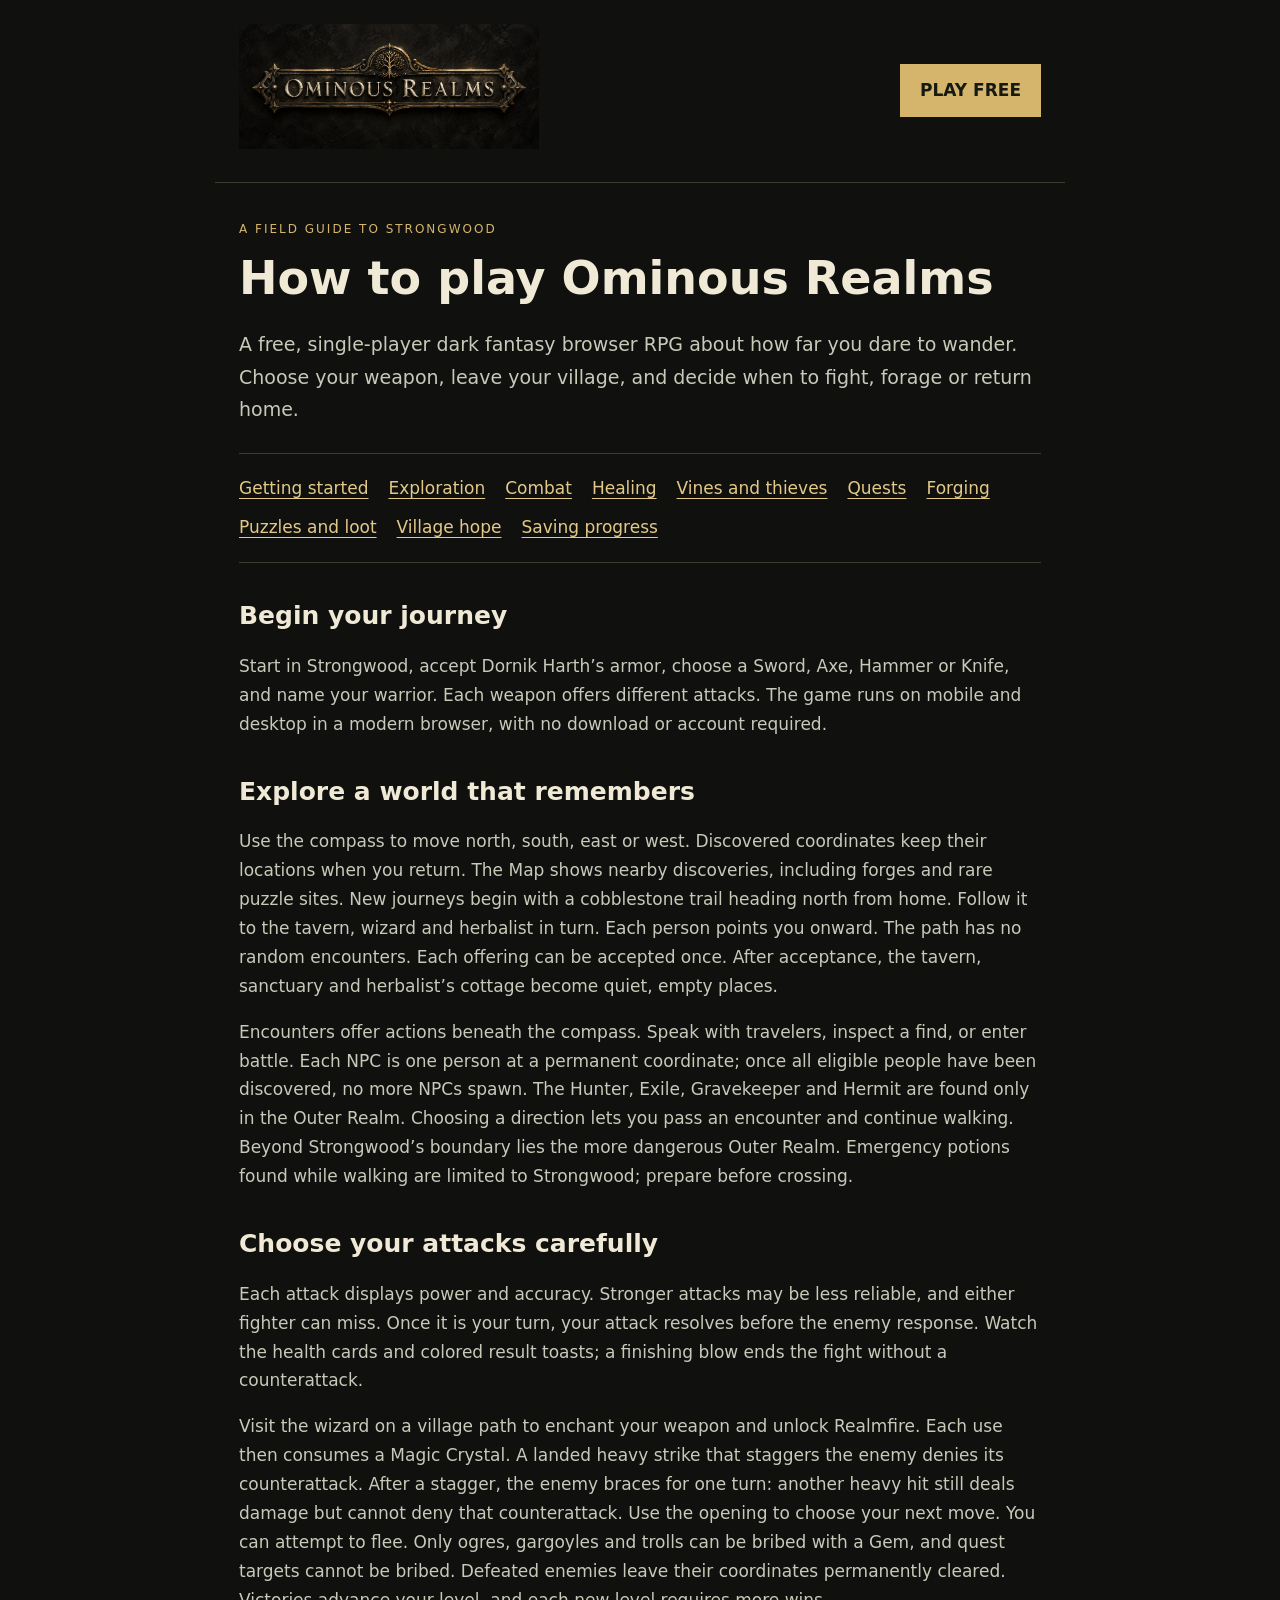
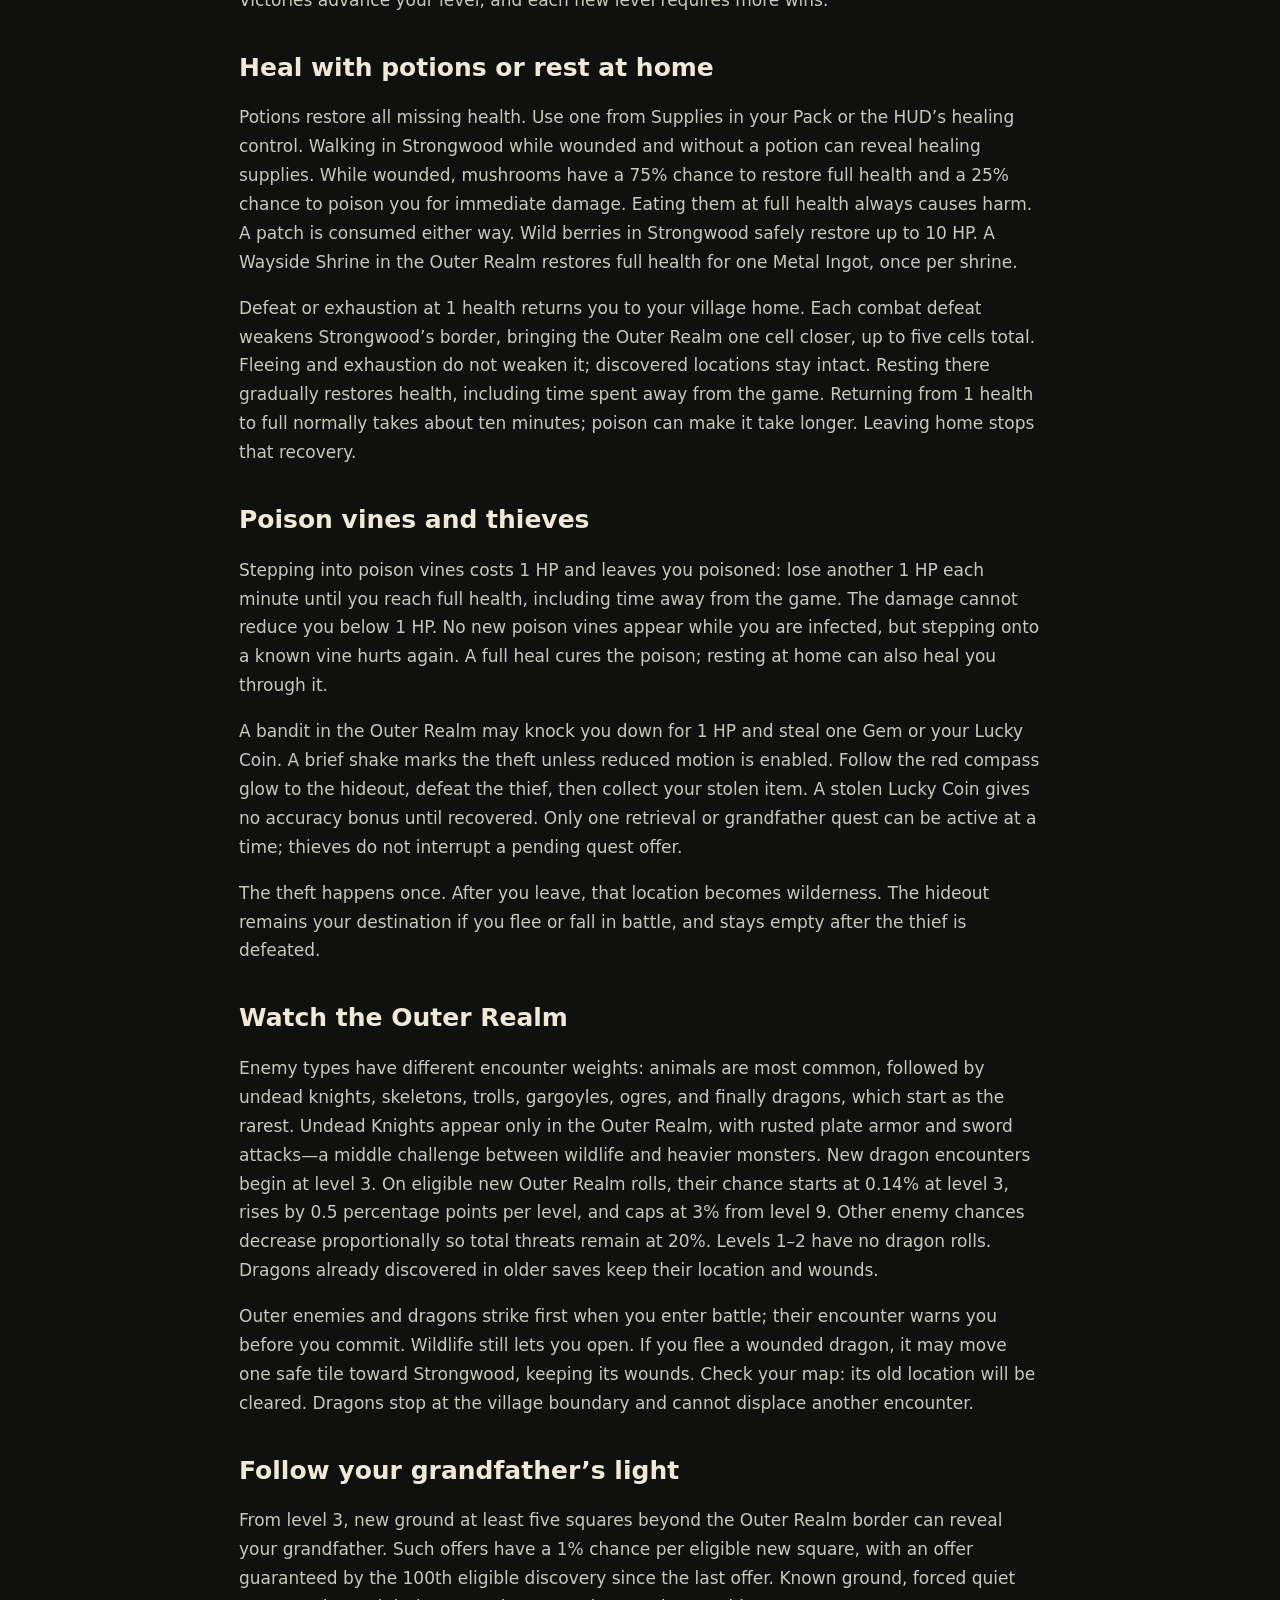
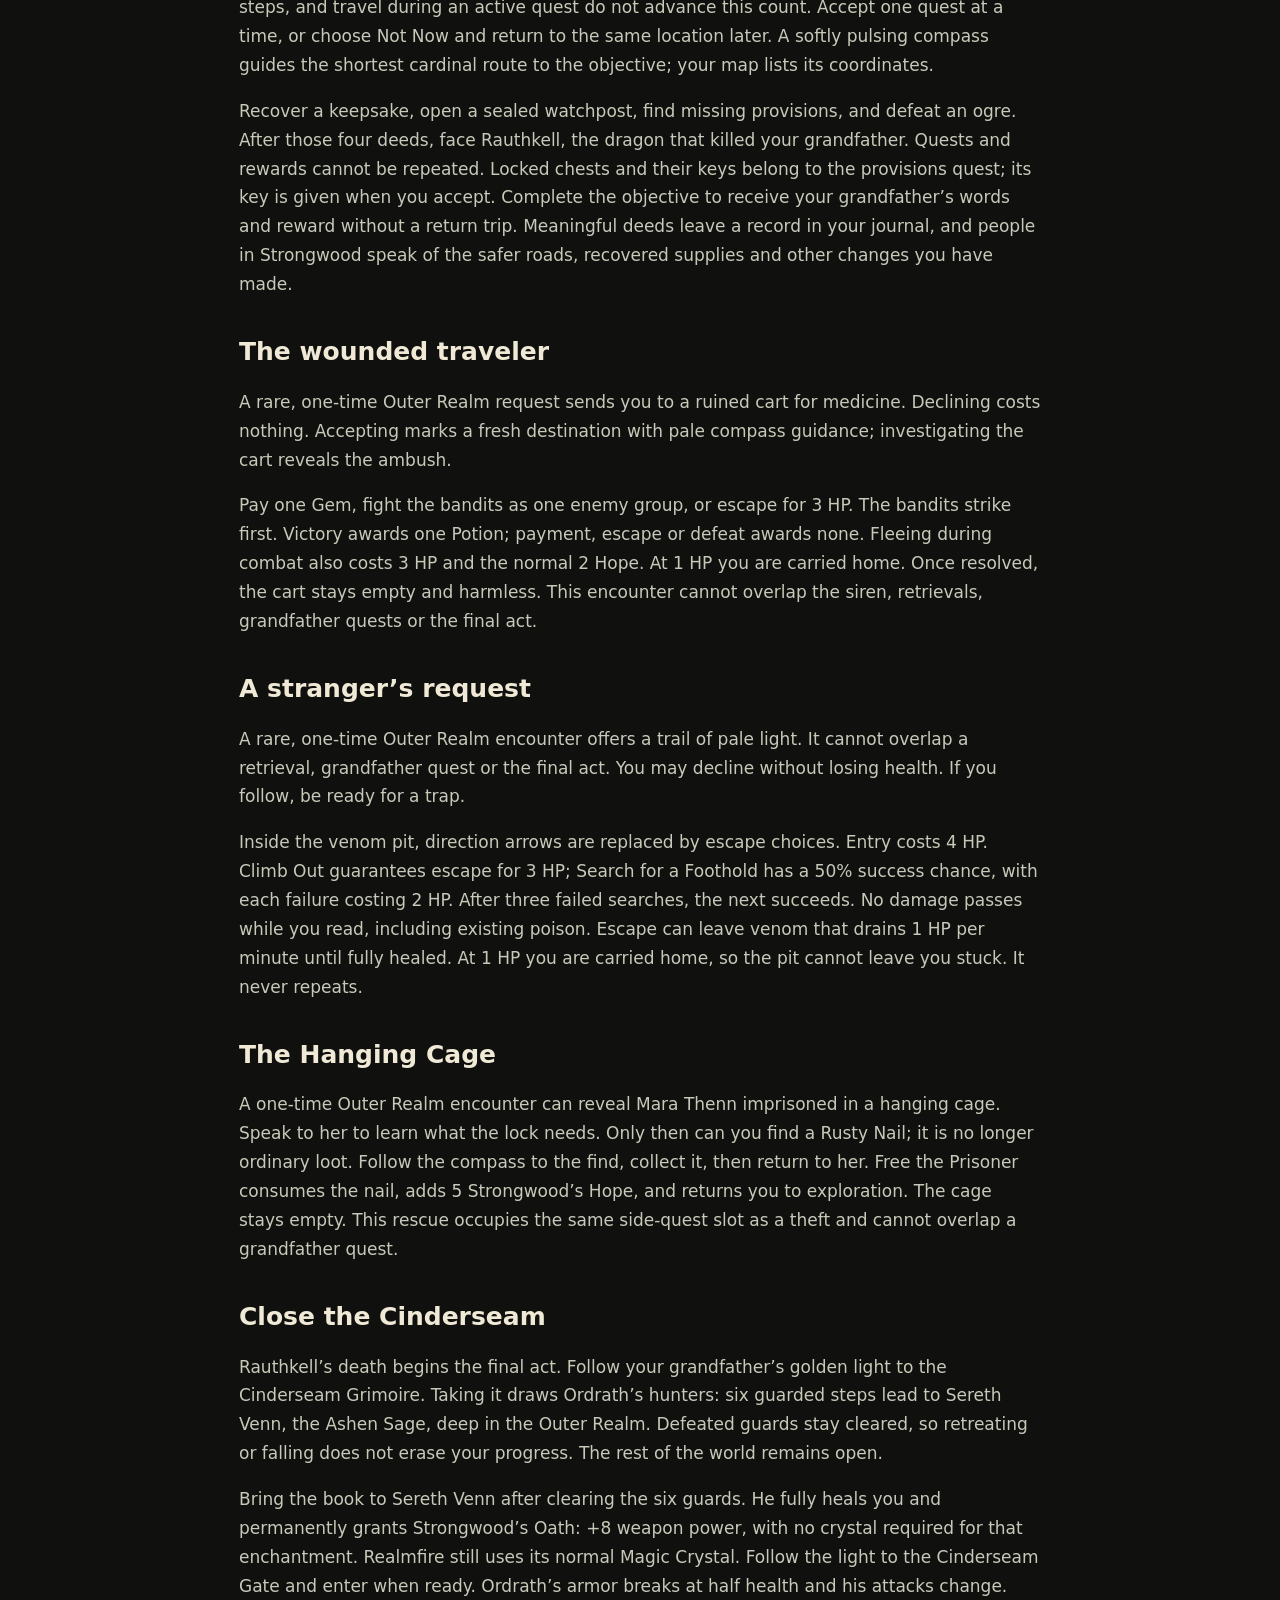
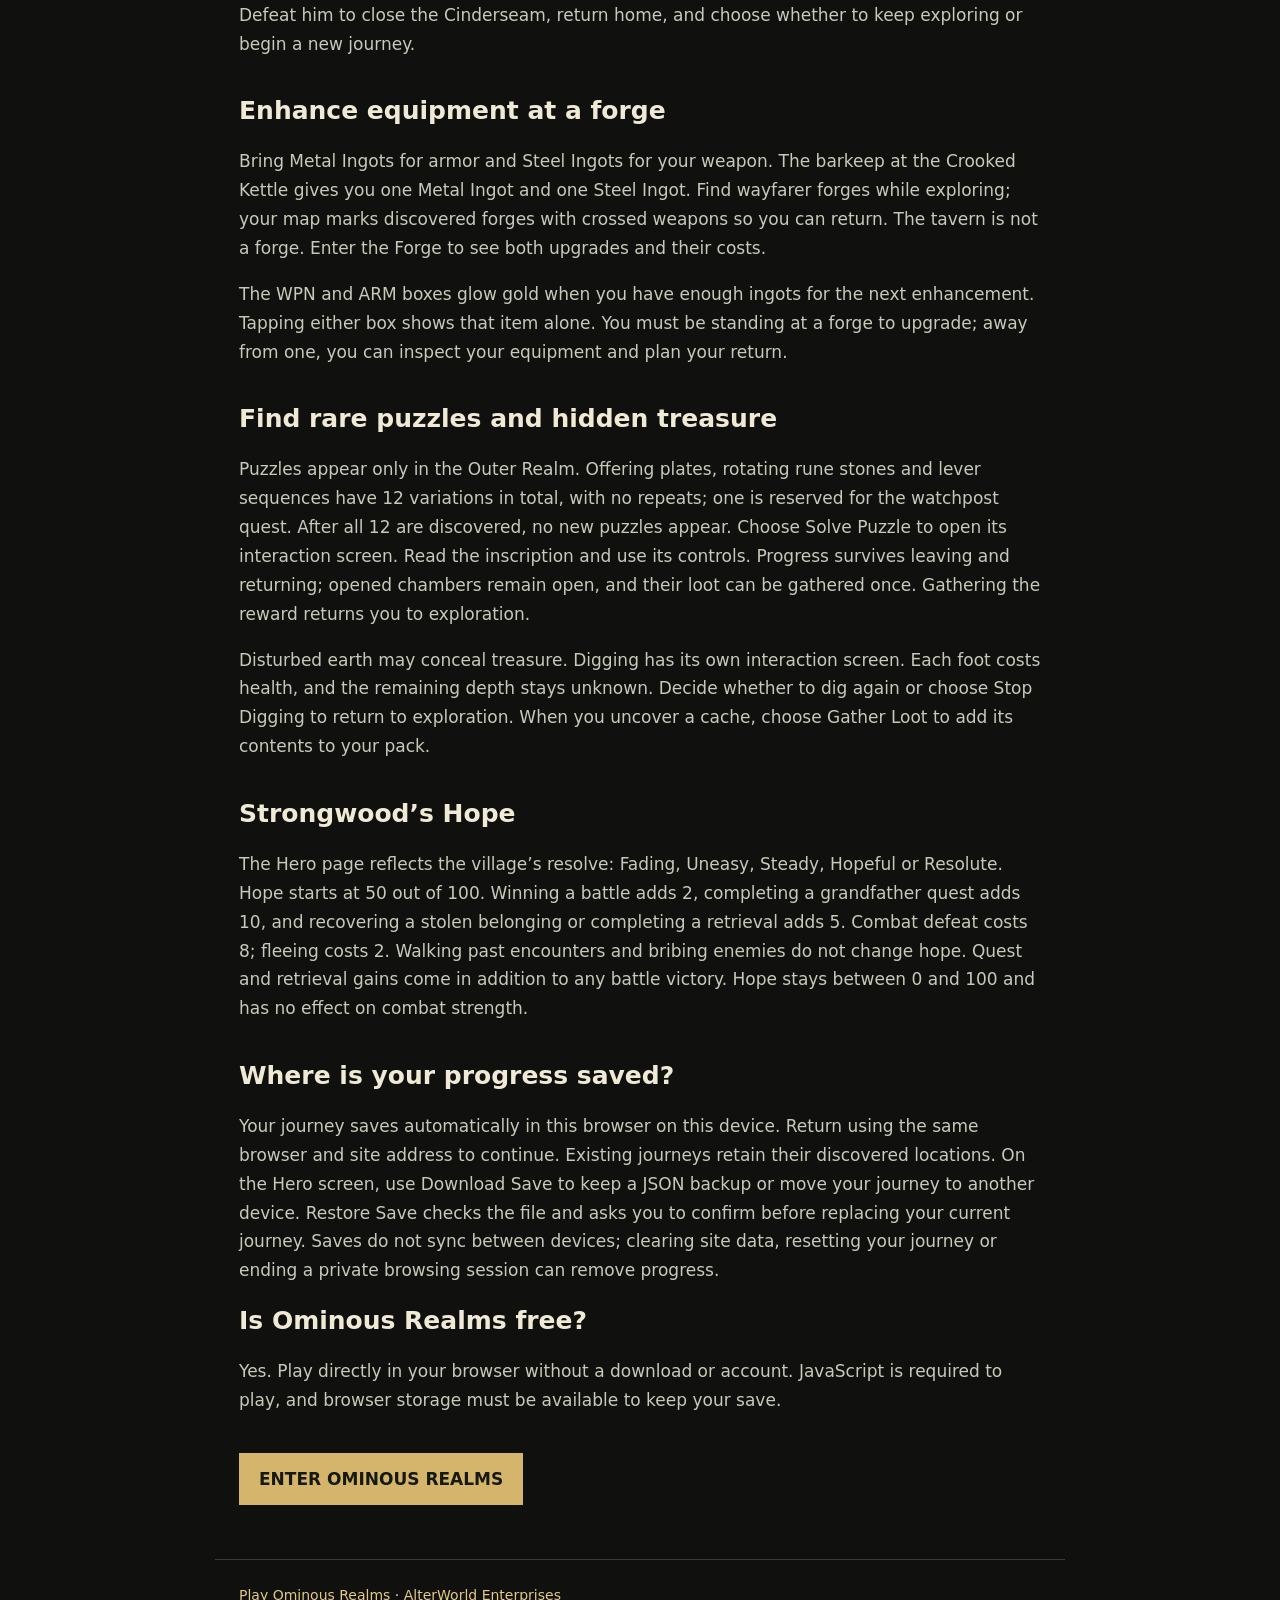
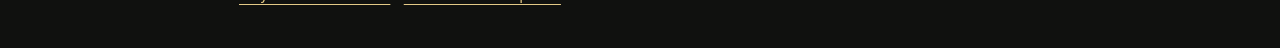
==== commit 80bd99d3: "Add wounded traveler deception and one-time cart ambush" ====
--- a/how-to-play.html
+++ b/how-to-play.html
@@ -28,7 +28,7 @@
 <section id="explore"><h2>Explore a world that remembers</h2><p>Use the compass to move north, south, east or west. Discovered coordinates keep their locations when you return. The Map shows nearby discoveries, including forges and rare puzzle sites. New journeys begin with a cobblestone trail heading north from home. Follow it to the tavern, wizard and herbalist in turn. Each person points you onward. The path has no random encounters. Each offering can be accepted once. After acceptance, the tavern, sanctuary and herbalist’s cottage become quiet, empty places.</p><p>Encounters offer actions beneath the compass. Speak with travelers, inspect a find, or enter battle. Each NPC is one person at a permanent coordinate; once all eligible people have been discovered, no more NPCs spawn. The Hunter, Exile, Gravekeeper and Hermit are found only in the Outer Realm. Choosing a direction lets you pass an encounter and continue walking. Beyond Strongwood’s boundary lies the more dangerous Outer Realm. Emergency potions found while walking are limited to Strongwood; prepare before crossing.</p></section>
 <section id="combat"><h2>Choose your attacks carefully</h2><p>Each attack displays power and accuracy. Stronger attacks may be less reliable, and either fighter can miss. Once it is your turn, your attack resolves before the enemy response. Watch the health cards and colored result toasts; a finishing blow ends the fight without a counterattack.</p><p>Visit the wizard on a village path to enchant your weapon and unlock Realmfire. Each use then consumes a Magic Crystal. A landed heavy strike that staggers the enemy denies its counterattack. After a stagger, the enemy braces for one turn: another heavy hit still deals damage but cannot deny that counterattack. Use the opening to choose your next move. You can attempt to flee. Only ogres, gargoyles and trolls can be bribed with a Gem, and quest targets cannot be bribed. Defeated enemies leave their coordinates permanently cleared. Victories advance your level, and each new level requires more wins.</p></section>
 <section id="healing"><h2>Heal with potions or rest at home</h2><p>Potions restore all missing health. Use one from Supplies in your Pack or the HUD’s healing control. Walking in Strongwood while wounded and without a potion can reveal healing supplies. While wounded, mushrooms have a 75% chance to restore full health and a 25% chance to poison you for immediate damage. Eating them at full health always causes harm. A patch is consumed either way. Wild berries in Strongwood safely restore up to 10 HP. A Wayside Shrine in the Outer Realm restores full health for one Metal Ingot, once per shrine.</p><p>Defeat or exhaustion at 1 health returns you to your village home. Each combat defeat weakens Strongwood’s border, bringing the Outer Realm one cell closer, up to five cells total. Fleeing and exhaustion do not weaken it; discovered locations stay intact. Resting there gradually restores health, including time spent away from the game. Returning from 1 health to full normally takes about ten minutes; poison can make it take longer. Leaving home stops that recovery.</p></section>
-<section id="hazards"><h2>Poison vines and thieves</h2><p>Stepping into poison vines costs 1 HP and leaves you poisoned: lose another 1 HP each minute until you reach full health, including time away from the game. The damage cannot reduce you below 1 HP. No new poison vines appear while you are infected, but stepping onto a known vine hurts again. A full heal cures the poison; resting at home can also heal you through it.</p><p>A bandit in the Outer Realm may knock you down for 1 HP and steal one Gem or your Lucky Coin. A brief shake marks the theft unless reduced motion is enabled. Follow the red compass glow to the hideout, defeat the thief, then collect your stolen item. A stolen Lucky Coin gives no accuracy bonus until recovered. Only one retrieval or grandfather quest can be active at a time; thieves do not interrupt a pending quest offer.</p><p>The theft happens once. After you leave, that location becomes wilderness. The hideout remains your destination if you flee or fall in battle, and stays empty after the thief is defeated.</p></section><section><h2>Watch the Outer Realm</h2><p>Enemy types have different encounter weights: animals are most common, followed by undead knights, skeletons, trolls, gargoyles, ogres, and finally dragons, which start as the rarest. Undead Knights appear only in the Outer Realm, with rusted plate armor and sword attacks—a middle challenge between wildlife and heavier monsters. New dragon encounters begin at level 3. On eligible new Outer Realm rolls, their chance starts at 0.14% at level 3, rises by 0.5 percentage points per level, and caps at 3% from level 9. Other enemy chances decrease proportionally so total threats remain at 20%. Levels 1–2 have no dragon rolls. Dragons already discovered in older saves keep their location and wounds.</p><p>Outer enemies and dragons strike first when you enter battle; their encounter warns you before you commit. Wildlife still lets you open. If you flee a wounded dragon, it may move one safe tile toward Strongwood, keeping its wounds. Check your map: its old location will be cleared. Dragons stop at the village boundary and cannot displace another encounter.</p></section><section id="quests"><h2>Follow your grandfather’s light</h2><p>From level 3, new ground at least five squares beyond the Outer Realm border can reveal your grandfather. Such offers have a 1% chance per eligible new square, with an offer guaranteed by the 100th eligible discovery since the last offer. Known ground, forced quiet steps, and travel during an active quest do not advance this count. Accept one quest at a time, or choose Not Now and return to the same location later. A softly pulsing compass guides the shortest cardinal route to the objective; your map lists its coordinates.</p><p>Recover a keepsake, open a sealed watchpost, find missing provisions, and defeat an ogre. After those four deeds, face Rauthkell, the dragon that killed your grandfather. Quests and rewards cannot be repeated. Locked chests and their keys belong to the provisions quest; its key is given when you accept. Complete the objective to receive your grandfather’s words and reward without a return trip. Meaningful deeds leave a record in your journal, and people in Strongwood speak of the safer roads, recovered supplies and other changes you have made.</p></section><section id="siren"><h2>A stranger’s request</h2><p>A rare, one-time Outer Realm encounter offers a trail of pale light. It cannot overlap a retrieval, grandfather quest or the final act. You may decline without losing health. If you follow, be ready for a trap.</p><p>Inside the venom pit, direction arrows are replaced by escape choices. Entry costs 4 HP. Climb Out guarantees escape for 3 HP; Search for a Foothold has a 50% success chance, with each failure costing 2 HP. After three failed searches, the next succeeds. No damage passes while you read, including existing poison. Escape can leave venom that drains 1 HP per minute until fully healed. At 1 HP you are carried home, so the pit cannot leave you stuck. It never repeats.</p></section><section id="rescue"><h2>The Hanging Cage</h2><p>A one-time Outer Realm encounter can reveal Mara Thenn imprisoned in a hanging cage. Speak to her to learn what the lock needs. Only then can you find a Rusty Nail; it is no longer ordinary loot. Follow the compass to the find, collect it, then return to her. Free the Prisoner consumes the nail, adds 5 Strongwood’s Hope, and returns you to exploration. The cage stays empty. This rescue occupies the same side-quest slot as a theft and cannot overlap a grandfather quest.</p></section><section id="finale"><h2>Close the Cinderseam</h2><p>Rauthkell’s death begins the final act. Follow your grandfather’s golden light to the Cinderseam Grimoire. Taking it draws Ordrath’s hunters: six guarded steps lead to Sereth Venn, the Ashen Sage, deep in the Outer Realm. Defeated guards stay cleared, so retreating or falling does not erase your progress. The rest of the world remains open.</p><p>Bring the book to Sereth Venn after clearing the six guards. He fully heals you and permanently grants Strongwood’s Oath: +8 weapon power, with no crystal required for that enchantment. Realmfire still uses its normal Magic Crystal. Follow the light to the Cinderseam Gate and enter when ready. Ordrath’s armor breaks at half health and his attacks change. Defeat him to close the Cinderseam, return home, and choose whether to keep exploring or begin a new journey.</p></section><section id="forge"><h2>Enhance equipment at a forge</h2><p>Bring Metal Ingots for armor and Steel Ingots for your weapon. The barkeep at the Crooked Kettle gives you one Metal Ingot and one Steel Ingot. Find wayfarer forges while exploring; your map marks discovered forges with crossed weapons so you can return. The tavern is not a forge. Enter the Forge to see both upgrades and their costs.</p><p>The WPN and ARM boxes glow gold when you have enough ingots for the next enhancement. Tapping either box shows that item alone. You must be standing at a forge to upgrade; away from one, you can inspect your equipment and plan your return.</p></section>
+<section id="hazards"><h2>Poison vines and thieves</h2><p>Stepping into poison vines costs 1 HP and leaves you poisoned: lose another 1 HP each minute until you reach full health, including time away from the game. The damage cannot reduce you below 1 HP. No new poison vines appear while you are infected, but stepping onto a known vine hurts again. A full heal cures the poison; resting at home can also heal you through it.</p><p>A bandit in the Outer Realm may knock you down for 1 HP and steal one Gem or your Lucky Coin. A brief shake marks the theft unless reduced motion is enabled. Follow the red compass glow to the hideout, defeat the thief, then collect your stolen item. A stolen Lucky Coin gives no accuracy bonus until recovered. Only one retrieval or grandfather quest can be active at a time; thieves do not interrupt a pending quest offer.</p><p>The theft happens once. After you leave, that location becomes wilderness. The hideout remains your destination if you flee or fall in battle, and stays empty after the thief is defeated.</p></section><section><h2>Watch the Outer Realm</h2><p>Enemy types have different encounter weights: animals are most common, followed by undead knights, skeletons, trolls, gargoyles, ogres, and finally dragons, which start as the rarest. Undead Knights appear only in the Outer Realm, with rusted plate armor and sword attacks—a middle challenge between wildlife and heavier monsters. New dragon encounters begin at level 3. On eligible new Outer Realm rolls, their chance starts at 0.14% at level 3, rises by 0.5 percentage points per level, and caps at 3% from level 9. Other enemy chances decrease proportionally so total threats remain at 20%. Levels 1–2 have no dragon rolls. Dragons already discovered in older saves keep their location and wounds.</p><p>Outer enemies and dragons strike first when you enter battle; their encounter warns you before you commit. Wildlife still lets you open. If you flee a wounded dragon, it may move one safe tile toward Strongwood, keeping its wounds. Check your map: its old location will be cleared. Dragons stop at the village boundary and cannot displace another encounter.</p></section><section id="quests"><h2>Follow your grandfather’s light</h2><p>From level 3, new ground at least five squares beyond the Outer Realm border can reveal your grandfather. Such offers have a 1% chance per eligible new square, with an offer guaranteed by the 100th eligible discovery since the last offer. Known ground, forced quiet steps, and travel during an active quest do not advance this count. Accept one quest at a time, or choose Not Now and return to the same location later. A softly pulsing compass guides the shortest cardinal route to the objective; your map lists its coordinates.</p><p>Recover a keepsake, open a sealed watchpost, find missing provisions, and defeat an ogre. After those four deeds, face Rauthkell, the dragon that killed your grandfather. Quests and rewards cannot be repeated. Locked chests and their keys belong to the provisions quest; its key is given when you accept. Complete the objective to receive your grandfather’s words and reward without a return trip. Meaningful deeds leave a record in your journal, and people in Strongwood speak of the safer roads, recovered supplies and other changes you have made.</p></section><section id="traveler"><h2>The wounded traveler</h2><p>A rare, one-time Outer Realm request sends you to a ruined cart for medicine. Declining costs nothing. Accepting marks a fresh destination with pale compass guidance; investigating the cart reveals the ambush.</p><p>Pay one Gem, fight the bandits as one enemy group, or escape for 3 HP. The bandits strike first. Victory awards one Potion; payment, escape or defeat awards none. Fleeing during combat also costs 3 HP and the normal 2 Hope. At 1 HP you are carried home. Once resolved, the cart stays empty and harmless. This encounter cannot overlap the siren, retrievals, grandfather quests or the final act.</p></section><section id="siren"><h2>A stranger’s request</h2><p>A rare, one-time Outer Realm encounter offers a trail of pale light. It cannot overlap a retrieval, grandfather quest or the final act. You may decline without losing health. If you follow, be ready for a trap.</p><p>Inside the venom pit, direction arrows are replaced by escape choices. Entry costs 4 HP. Climb Out guarantees escape for 3 HP; Search for a Foothold has a 50% success chance, with each failure costing 2 HP. After three failed searches, the next succeeds. No damage passes while you read, including existing poison. Escape can leave venom that drains 1 HP per minute until fully healed. At 1 HP you are carried home, so the pit cannot leave you stuck. It never repeats.</p></section><section id="rescue"><h2>The Hanging Cage</h2><p>A one-time Outer Realm encounter can reveal Mara Thenn imprisoned in a hanging cage. Speak to her to learn what the lock needs. Only then can you find a Rusty Nail; it is no longer ordinary loot. Follow the compass to the find, collect it, then return to her. Free the Prisoner consumes the nail, adds 5 Strongwood’s Hope, and returns you to exploration. The cage stays empty. This rescue occupies the same side-quest slot as a theft and cannot overlap a grandfather quest.</p></section><section id="finale"><h2>Close the Cinderseam</h2><p>Rauthkell’s death begins the final act. Follow your grandfather’s golden light to the Cinderseam Grimoire. Taking it draws Ordrath’s hunters: six guarded steps lead to Sereth Venn, the Ashen Sage, deep in the Outer Realm. Defeated guards stay cleared, so retreating or falling does not erase your progress. The rest of the world remains open.</p><p>Bring the book to Sereth Venn after clearing the six guards. He fully heals you and permanently grants Strongwood’s Oath: +8 weapon power, with no crystal required for that enchantment. Realmfire still uses its normal Magic Crystal. Follow the light to the Cinderseam Gate and enter when ready. Ordrath’s armor breaks at half health and his attacks change. Defeat him to close the Cinderseam, return home, and choose whether to keep exploring or begin a new journey.</p></section><section id="forge"><h2>Enhance equipment at a forge</h2><p>Bring Metal Ingots for armor and Steel Ingots for your weapon. The barkeep at the Crooked Kettle gives you one Metal Ingot and one Steel Ingot. Find wayfarer forges while exploring; your map marks discovered forges with crossed weapons so you can return. The tavern is not a forge. Enter the Forge to see both upgrades and their costs.</p><p>The WPN and ARM boxes glow gold when you have enough ingots for the next enhancement. Tapping either box shows that item alone. You must be standing at a forge to upgrade; away from one, you can inspect your equipment and plan your return.</p></section>
 <section id="puzzles"><h2>Find rare puzzles and hidden treasure</h2><p>Puzzles appear only in the Outer Realm. Offering plates, rotating rune stones and lever sequences have 12 variations in total, with no repeats; one is reserved for the watchpost quest. After all 12 are discovered, no new puzzles appear. Choose Solve Puzzle to open its interaction screen. Read the inscription and use its controls. Progress survives leaving and returning; opened chambers remain open, and their loot can be gathered once. Gathering the reward returns you to exploration.</p><p>Disturbed earth may conceal treasure. Digging has its own interaction screen. Each foot costs health, and the remaining depth stays unknown. Decide whether to dig again or choose Stop Digging to return to exploration. When you uncover a cache, choose Gather Loot to add its contents to your pack.</p></section>
 <section id="hope"><h2>Strongwood’s Hope</h2><p>The Hero page reflects the village’s resolve: Fading, Uneasy, Steady, Hopeful or Resolute. Hope starts at 50 out of 100. Winning a battle adds 2, completing a grandfather quest adds 10, and recovering a stolen belonging or completing a retrieval adds 5. Combat defeat costs 8; fleeing costs 2. Walking past encounters and bribing enemies do not change hope. Quest and retrieval gains come in addition to any battle victory. Hope stays between 0 and 100 and has no effect on combat strength.</p></section><section id="saving"><h2>Where is your progress saved?</h2><p>Your journey saves automatically in this browser on this device. Return using the same browser and site address to continue. Existing journeys retain their discovered locations. On the Hero screen, use Download Save to keep a JSON backup or move your journey to another device. Restore Save checks the file and asks you to confirm before replacing your current journey. Saves do not sync between devices; clearing site data, resetting your journey or ending a private browsing session can remove progress.</p><h2>Is Ominous Realms free?</h2><p>Yes. Play directly in your browser without a download or account. JavaScript is required to play, and browser storage must be available to keep your save.</p></section>
 <a class="play" href="./">ENTER OMINOUS REALMS</a></main><footer><a href="./">Play Ominous Realms</a> · <a href="https://www.alterworldenterprises.com/">AlterWorld Enterprises</a></footer></body></html>
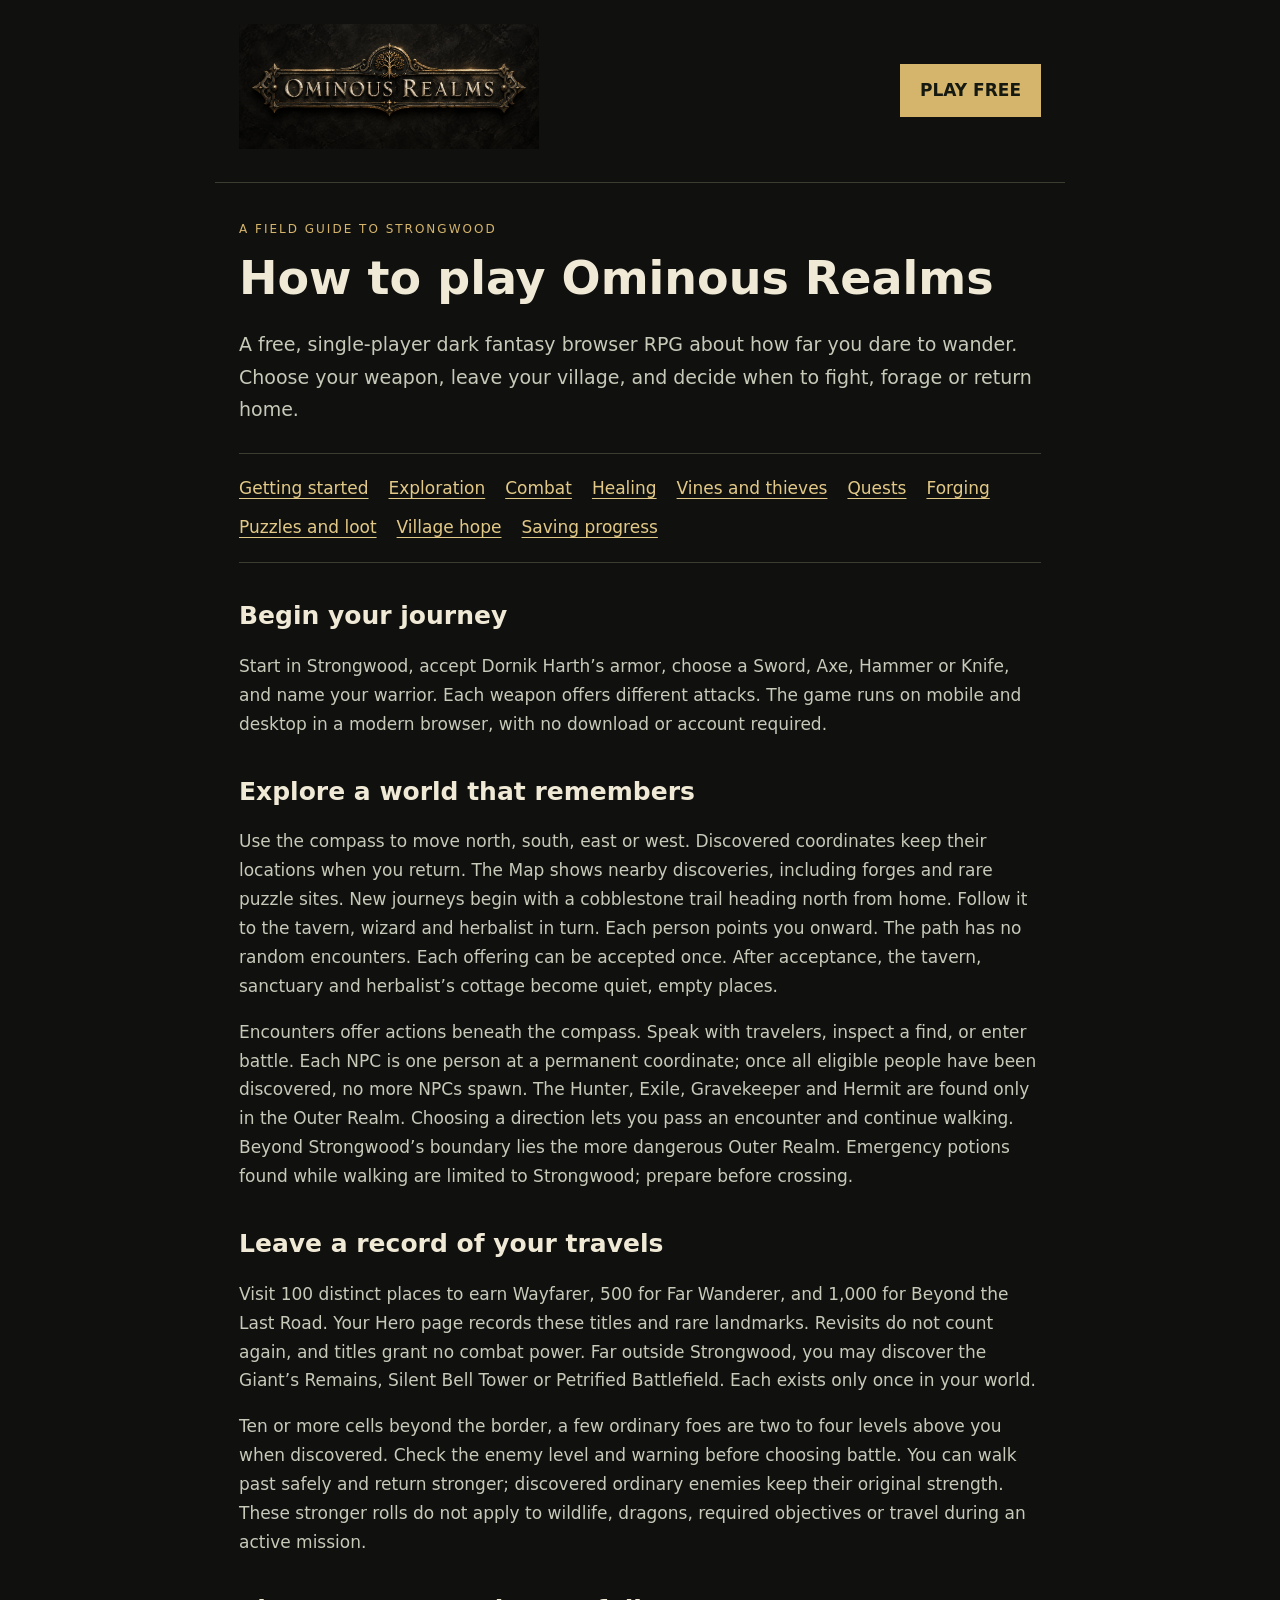
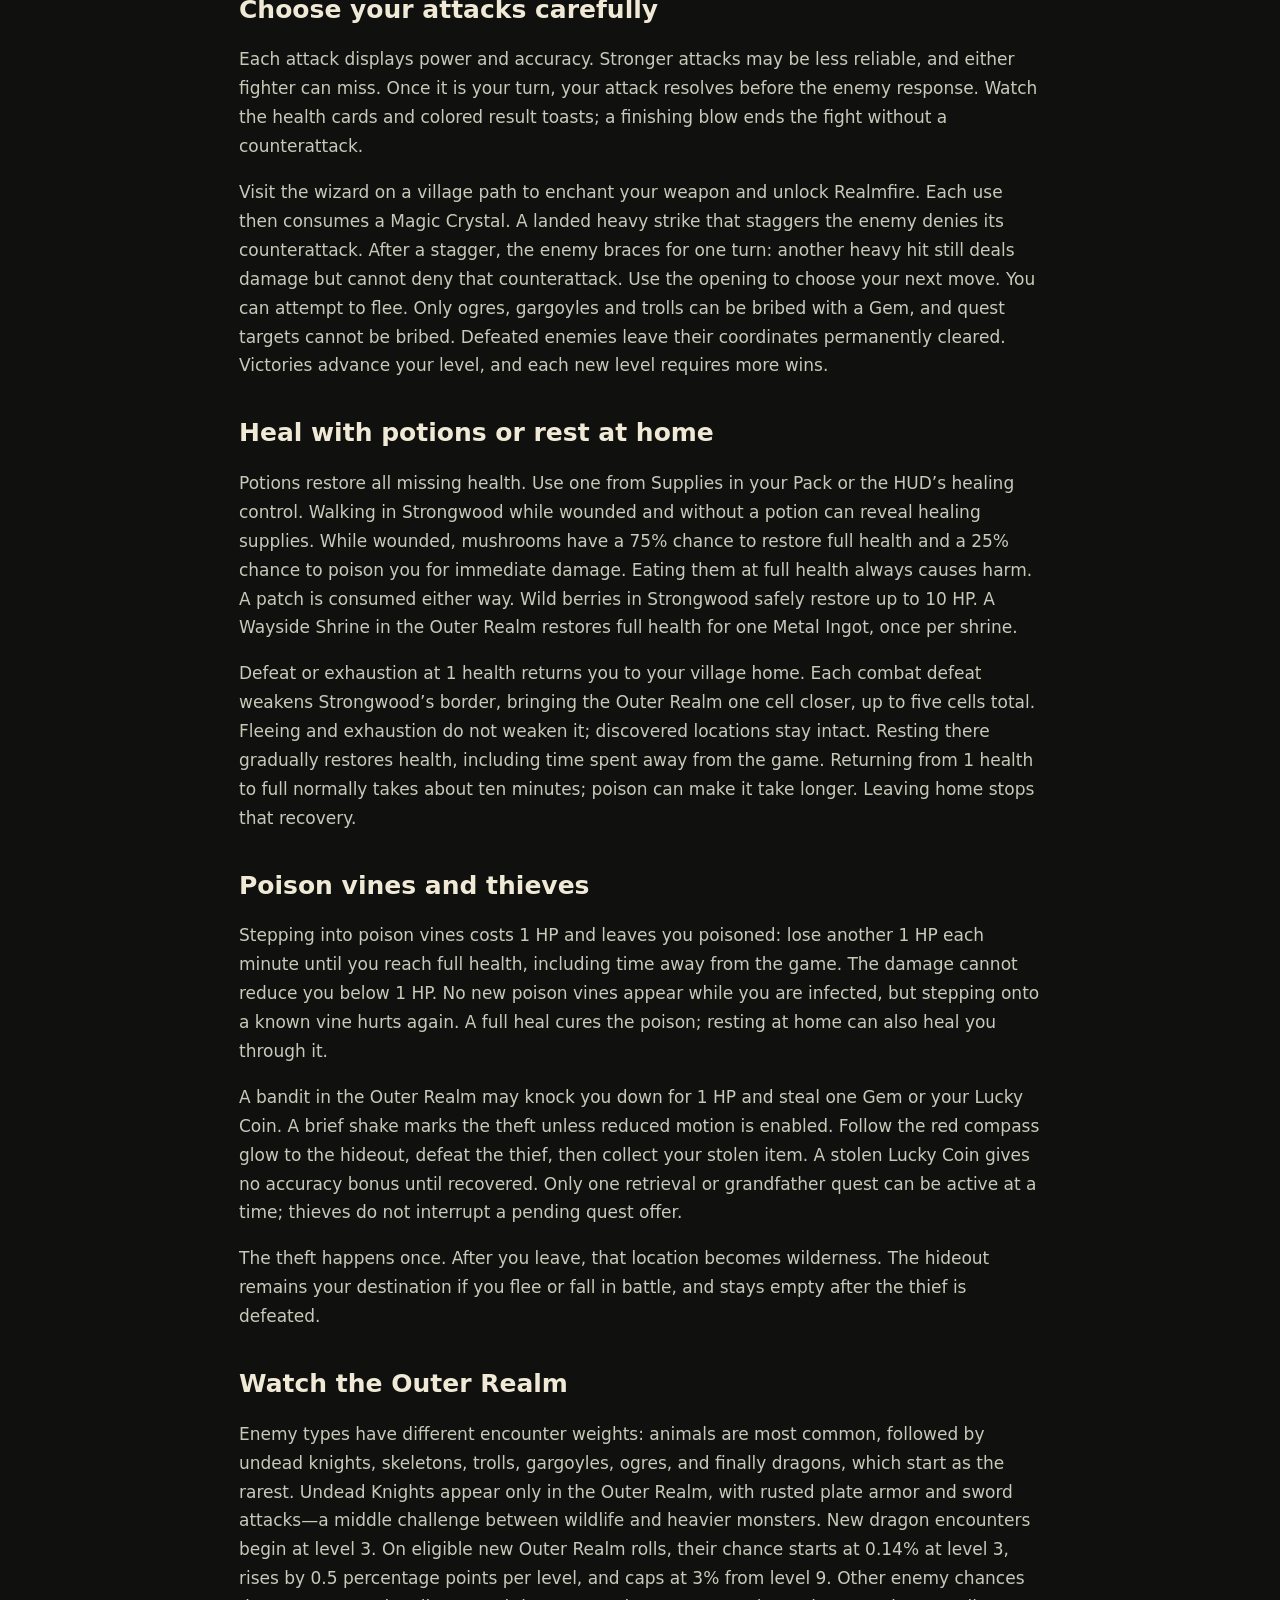
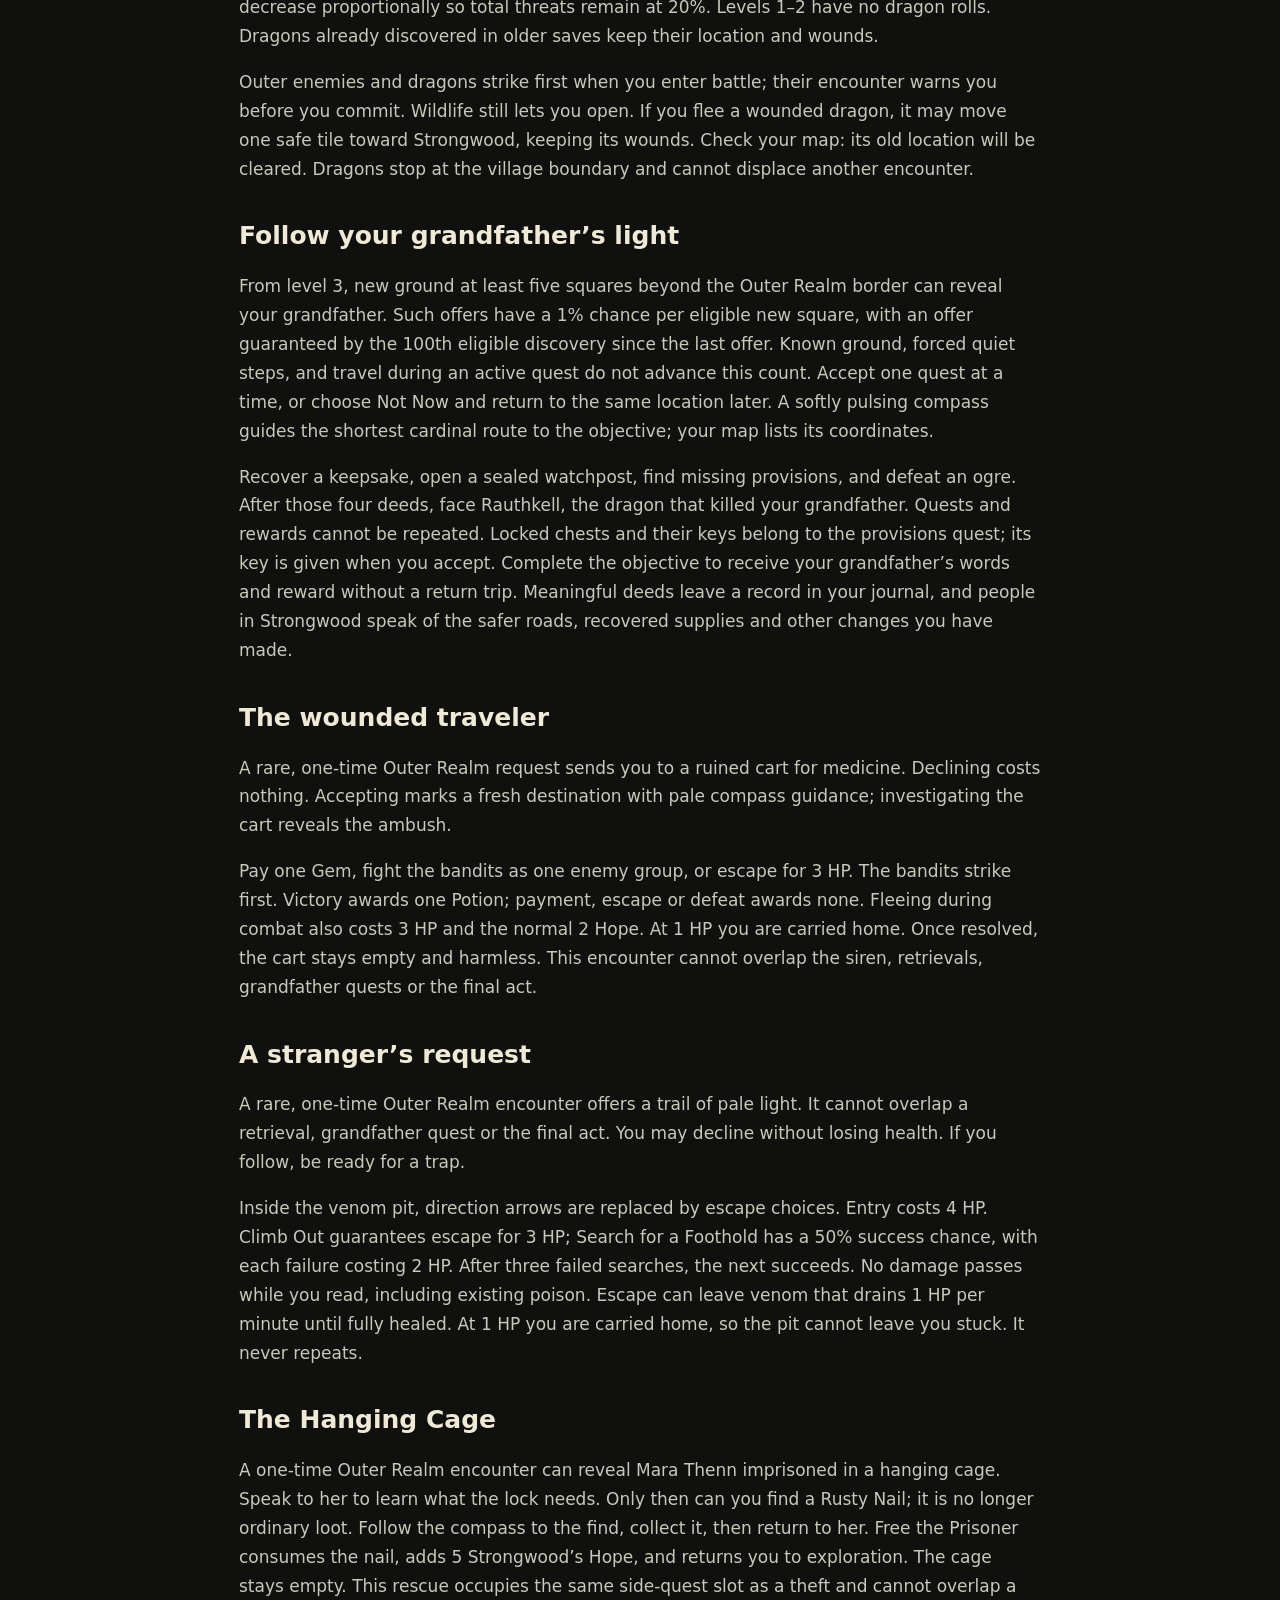
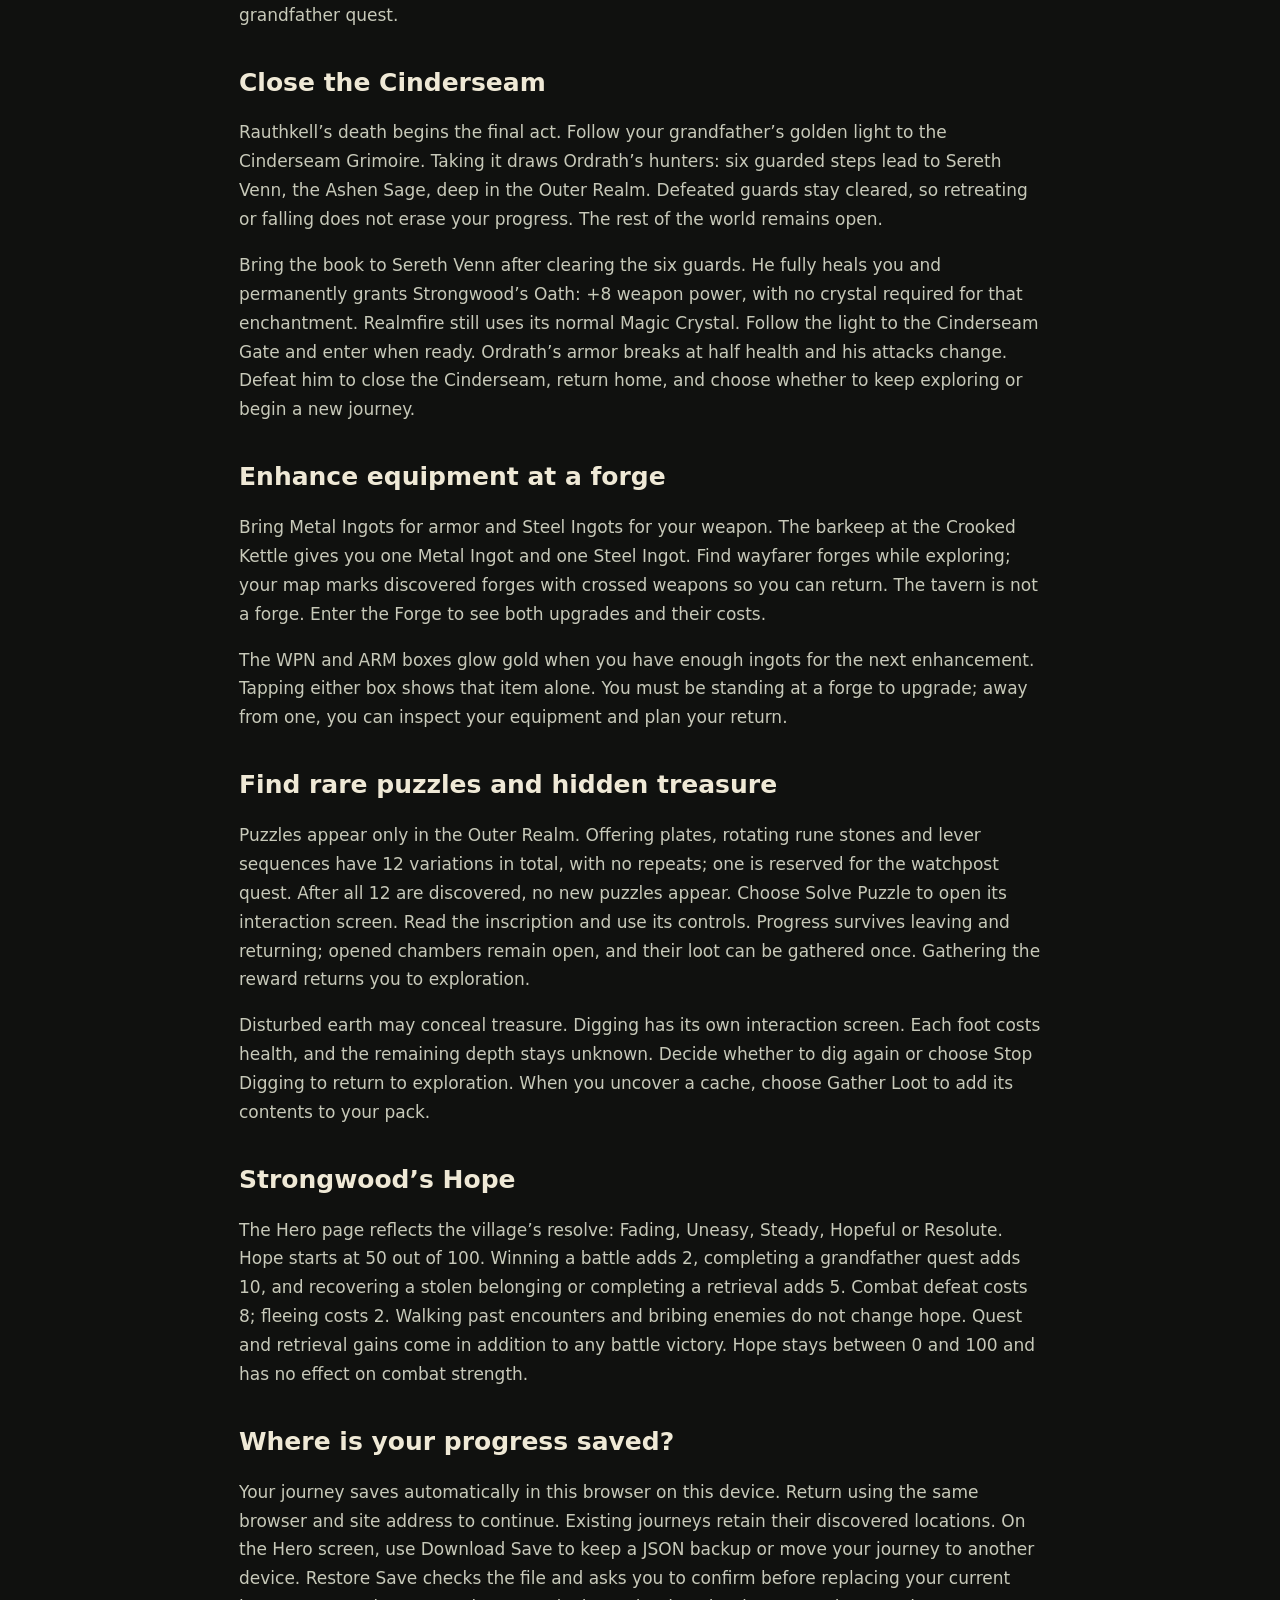
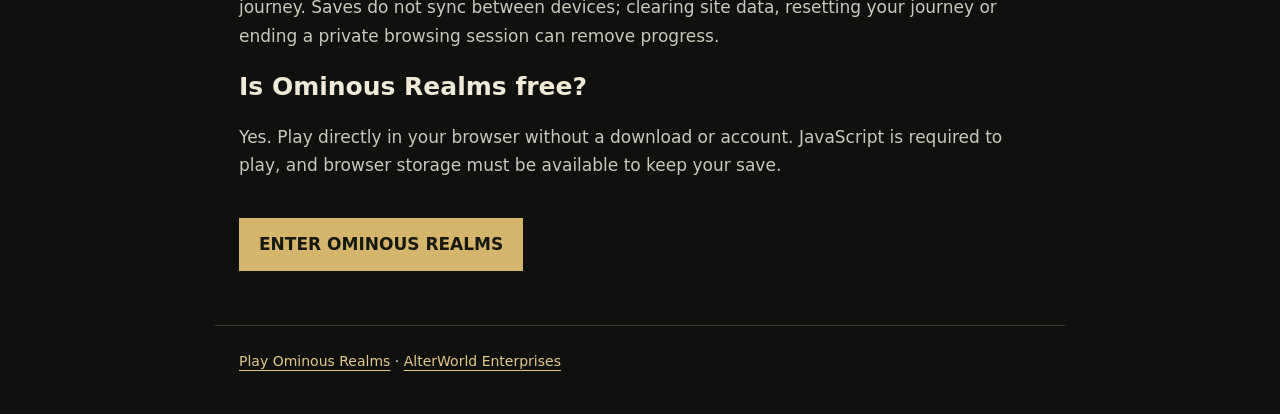
==== commit 9c79a042: "Add discovery titles, unique landmarks and fixed roaming threats" ====
--- a/how-to-play.html
+++ b/how-to-play.html
@@ -26,7 +26,7 @@
 <nav aria-label="Guide sections"><a href="#begin">Getting started</a><a href="#explore">Exploration</a><a href="#combat">Combat</a><a href="#healing">Healing</a><a href="#hazards">Vines and thieves</a><a href="#quests">Quests</a><a href="#forge">Forging</a><a href="#puzzles">Puzzles and loot</a><a href="#hope">Village hope</a><a href="#saving">Saving progress</a></nav>
 <section id="begin"><h2>Begin your journey</h2><p>Start in Strongwood, accept Dornik Harth’s armor, choose a Sword, Axe, Hammer or Knife, and name your warrior. Each weapon offers different attacks. The game runs on mobile and desktop in a modern browser, with no download or account required.</p></section>
 <section id="explore"><h2>Explore a world that remembers</h2><p>Use the compass to move north, south, east or west. Discovered coordinates keep their locations when you return. The Map shows nearby discoveries, including forges and rare puzzle sites. New journeys begin with a cobblestone trail heading north from home. Follow it to the tavern, wizard and herbalist in turn. Each person points you onward. The path has no random encounters. Each offering can be accepted once. After acceptance, the tavern, sanctuary and herbalist’s cottage become quiet, empty places.</p><p>Encounters offer actions beneath the compass. Speak with travelers, inspect a find, or enter battle. Each NPC is one person at a permanent coordinate; once all eligible people have been discovered, no more NPCs spawn. The Hunter, Exile, Gravekeeper and Hermit are found only in the Outer Realm. Choosing a direction lets you pass an encounter and continue walking. Beyond Strongwood’s boundary lies the more dangerous Outer Realm. Emergency potions found while walking are limited to Strongwood; prepare before crossing.</p></section>
-<section id="combat"><h2>Choose your attacks carefully</h2><p>Each attack displays power and accuracy. Stronger attacks may be less reliable, and either fighter can miss. Once it is your turn, your attack resolves before the enemy response. Watch the health cards and colored result toasts; a finishing blow ends the fight without a counterattack.</p><p>Visit the wizard on a village path to enchant your weapon and unlock Realmfire. Each use then consumes a Magic Crystal. A landed heavy strike that staggers the enemy denies its counterattack. After a stagger, the enemy braces for one turn: another heavy hit still deals damage but cannot deny that counterattack. Use the opening to choose your next move. You can attempt to flee. Only ogres, gargoyles and trolls can be bribed with a Gem, and quest targets cannot be bribed. Defeated enemies leave their coordinates permanently cleared. Victories advance your level, and each new level requires more wins.</p></section>
+<section><h2>Leave a record of your travels</h2><p>Visit 100 distinct places to earn Wayfarer, 500 for Far Wanderer, and 1,000 for Beyond the Last Road. Your Hero page records these titles and rare landmarks. Revisits do not count again, and titles grant no combat power. Far outside Strongwood, you may discover the Giant’s Remains, Silent Bell Tower or Petrified Battlefield. Each exists only once in your world.</p><p>Ten or more cells beyond the border, a few ordinary foes are two to four levels above you when discovered. Check the enemy level and warning before choosing battle. You can walk past safely and return stronger; discovered ordinary enemies keep their original strength. These stronger rolls do not apply to wildlife, dragons, required objectives or travel during an active mission.</p></section><section id="combat"><h2>Choose your attacks carefully</h2><p>Each attack displays power and accuracy. Stronger attacks may be less reliable, and either fighter can miss. Once it is your turn, your attack resolves before the enemy response. Watch the health cards and colored result toasts; a finishing blow ends the fight without a counterattack.</p><p>Visit the wizard on a village path to enchant your weapon and unlock Realmfire. Each use then consumes a Magic Crystal. A landed heavy strike that staggers the enemy denies its counterattack. After a stagger, the enemy braces for one turn: another heavy hit still deals damage but cannot deny that counterattack. Use the opening to choose your next move. You can attempt to flee. Only ogres, gargoyles and trolls can be bribed with a Gem, and quest targets cannot be bribed. Defeated enemies leave their coordinates permanently cleared. Victories advance your level, and each new level requires more wins.</p></section>
 <section id="healing"><h2>Heal with potions or rest at home</h2><p>Potions restore all missing health. Use one from Supplies in your Pack or the HUD’s healing control. Walking in Strongwood while wounded and without a potion can reveal healing supplies. While wounded, mushrooms have a 75% chance to restore full health and a 25% chance to poison you for immediate damage. Eating them at full health always causes harm. A patch is consumed either way. Wild berries in Strongwood safely restore up to 10 HP. A Wayside Shrine in the Outer Realm restores full health for one Metal Ingot, once per shrine.</p><p>Defeat or exhaustion at 1 health returns you to your village home. Each combat defeat weakens Strongwood’s border, bringing the Outer Realm one cell closer, up to five cells total. Fleeing and exhaustion do not weaken it; discovered locations stay intact. Resting there gradually restores health, including time spent away from the game. Returning from 1 health to full normally takes about ten minutes; poison can make it take longer. Leaving home stops that recovery.</p></section>
 <section id="hazards"><h2>Poison vines and thieves</h2><p>Stepping into poison vines costs 1 HP and leaves you poisoned: lose another 1 HP each minute until you reach full health, including time away from the game. The damage cannot reduce you below 1 HP. No new poison vines appear while you are infected, but stepping onto a known vine hurts again. A full heal cures the poison; resting at home can also heal you through it.</p><p>A bandit in the Outer Realm may knock you down for 1 HP and steal one Gem or your Lucky Coin. A brief shake marks the theft unless reduced motion is enabled. Follow the red compass glow to the hideout, defeat the thief, then collect your stolen item. A stolen Lucky Coin gives no accuracy bonus until recovered. Only one retrieval or grandfather quest can be active at a time; thieves do not interrupt a pending quest offer.</p><p>The theft happens once. After you leave, that location becomes wilderness. The hideout remains your destination if you flee or fall in battle, and stays empty after the thief is defeated.</p></section><section><h2>Watch the Outer Realm</h2><p>Enemy types have different encounter weights: animals are most common, followed by undead knights, skeletons, trolls, gargoyles, ogres, and finally dragons, which start as the rarest. Undead Knights appear only in the Outer Realm, with rusted plate armor and sword attacks—a middle challenge between wildlife and heavier monsters. New dragon encounters begin at level 3. On eligible new Outer Realm rolls, their chance starts at 0.14% at level 3, rises by 0.5 percentage points per level, and caps at 3% from level 9. Other enemy chances decrease proportionally so total threats remain at 20%. Levels 1–2 have no dragon rolls. Dragons already discovered in older saves keep their location and wounds.</p><p>Outer enemies and dragons strike first when you enter battle; their encounter warns you before you commit. Wildlife still lets you open. If you flee a wounded dragon, it may move one safe tile toward Strongwood, keeping its wounds. Check your map: its old location will be cleared. Dragons stop at the village boundary and cannot displace another encounter.</p></section><section id="quests"><h2>Follow your grandfather’s light</h2><p>From level 3, new ground at least five squares beyond the Outer Realm border can reveal your grandfather. Such offers have a 1% chance per eligible new square, with an offer guaranteed by the 100th eligible discovery since the last offer. Known ground, forced quiet steps, and travel during an active quest do not advance this count. Accept one quest at a time, or choose Not Now and return to the same location later. A softly pulsing compass guides the shortest cardinal route to the objective; your map lists its coordinates.</p><p>Recover a keepsake, open a sealed watchpost, find missing provisions, and defeat an ogre. After those four deeds, face Rauthkell, the dragon that killed your grandfather. Quests and rewards cannot be repeated. Locked chests and their keys belong to the provisions quest; its key is given when you accept. Complete the objective to receive your grandfather’s words and reward without a return trip. Meaningful deeds leave a record in your journal, and people in Strongwood speak of the safer roads, recovered supplies and other changes you have made.</p></section><section id="traveler"><h2>The wounded traveler</h2><p>A rare, one-time Outer Realm request sends you to a ruined cart for medicine. Declining costs nothing. Accepting marks a fresh destination with pale compass guidance; investigating the cart reveals the ambush.</p><p>Pay one Gem, fight the bandits as one enemy group, or escape for 3 HP. The bandits strike first. Victory awards one Potion; payment, escape or defeat awards none. Fleeing during combat also costs 3 HP and the normal 2 Hope. At 1 HP you are carried home. Once resolved, the cart stays empty and harmless. This encounter cannot overlap the siren, retrievals, grandfather quests or the final act.</p></section><section id="siren"><h2>A stranger’s request</h2><p>A rare, one-time Outer Realm encounter offers a trail of pale light. It cannot overlap a retrieval, grandfather quest or the final act. You may decline without losing health. If you follow, be ready for a trap.</p><p>Inside the venom pit, direction arrows are replaced by escape choices. Entry costs 4 HP. Climb Out guarantees escape for 3 HP; Search for a Foothold has a 50% success chance, with each failure costing 2 HP. After three failed searches, the next succeeds. No damage passes while you read, including existing poison. Escape can leave venom that drains 1 HP per minute until fully healed. At 1 HP you are carried home, so the pit cannot leave you stuck. It never repeats.</p></section><section id="rescue"><h2>The Hanging Cage</h2><p>A one-time Outer Realm encounter can reveal Mara Thenn imprisoned in a hanging cage. Speak to her to learn what the lock needs. Only then can you find a Rusty Nail; it is no longer ordinary loot. Follow the compass to the find, collect it, then return to her. Free the Prisoner consumes the nail, adds 5 Strongwood’s Hope, and returns you to exploration. The cage stays empty. This rescue occupies the same side-quest slot as a theft and cannot overlap a grandfather quest.</p></section><section id="finale"><h2>Close the Cinderseam</h2><p>Rauthkell’s death begins the final act. Follow your grandfather’s golden light to the Cinderseam Grimoire. Taking it draws Ordrath’s hunters: six guarded steps lead to Sereth Venn, the Ashen Sage, deep in the Outer Realm. Defeated guards stay cleared, so retreating or falling does not erase your progress. The rest of the world remains open.</p><p>Bring the book to Sereth Venn after clearing the six guards. He fully heals you and permanently grants Strongwood’s Oath: +8 weapon power, with no crystal required for that enchantment. Realmfire still uses its normal Magic Crystal. Follow the light to the Cinderseam Gate and enter when ready. Ordrath’s armor breaks at half health and his attacks change. Defeat him to close the Cinderseam, return home, and choose whether to keep exploring or begin a new journey.</p></section><section id="forge"><h2>Enhance equipment at a forge</h2><p>Bring Metal Ingots for armor and Steel Ingots for your weapon. The barkeep at the Crooked Kettle gives you one Metal Ingot and one Steel Ingot. Find wayfarer forges while exploring; your map marks discovered forges with crossed weapons so you can return. The tavern is not a forge. Enter the Forge to see both upgrades and their costs.</p><p>The WPN and ARM boxes glow gold when you have enough ingots for the next enhancement. Tapping either box shows that item alone. You must be standing at a forge to upgrade; away from one, you can inspect your equipment and plan your return.</p></section>
 <section id="puzzles"><h2>Find rare puzzles and hidden treasure</h2><p>Puzzles appear only in the Outer Realm. Offering plates, rotating rune stones and lever sequences have 12 variations in total, with no repeats; one is reserved for the watchpost quest. After all 12 are discovered, no new puzzles appear. Choose Solve Puzzle to open its interaction screen. Read the inscription and use its controls. Progress survives leaving and returning; opened chambers remain open, and their loot can be gathered once. Gathering the reward returns you to exploration.</p><p>Disturbed earth may conceal treasure. Digging has its own interaction screen. Each foot costs health, and the remaining depth stays unknown. Decide whether to dig again or choose Stop Digging to return to exploration. When you uncover a cache, choose Gather Loot to add its contents to your pack.</p></section>
